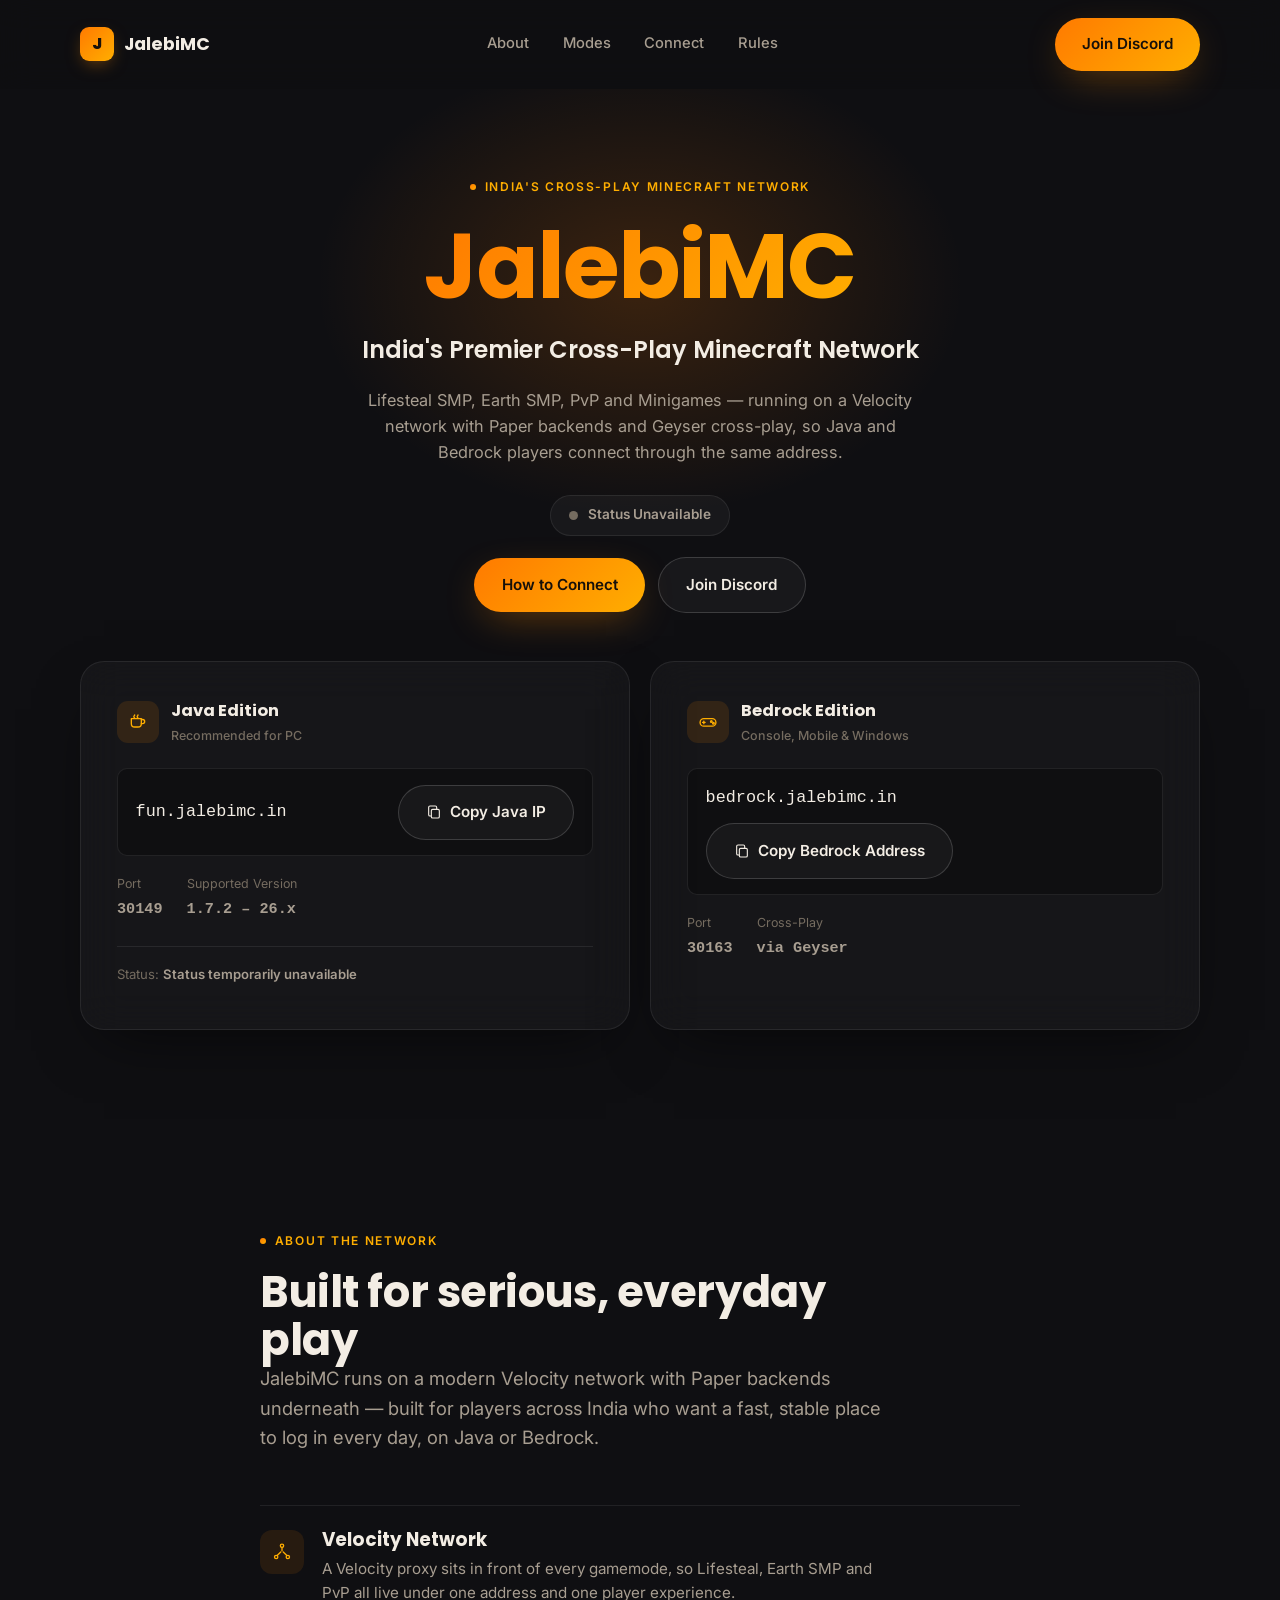
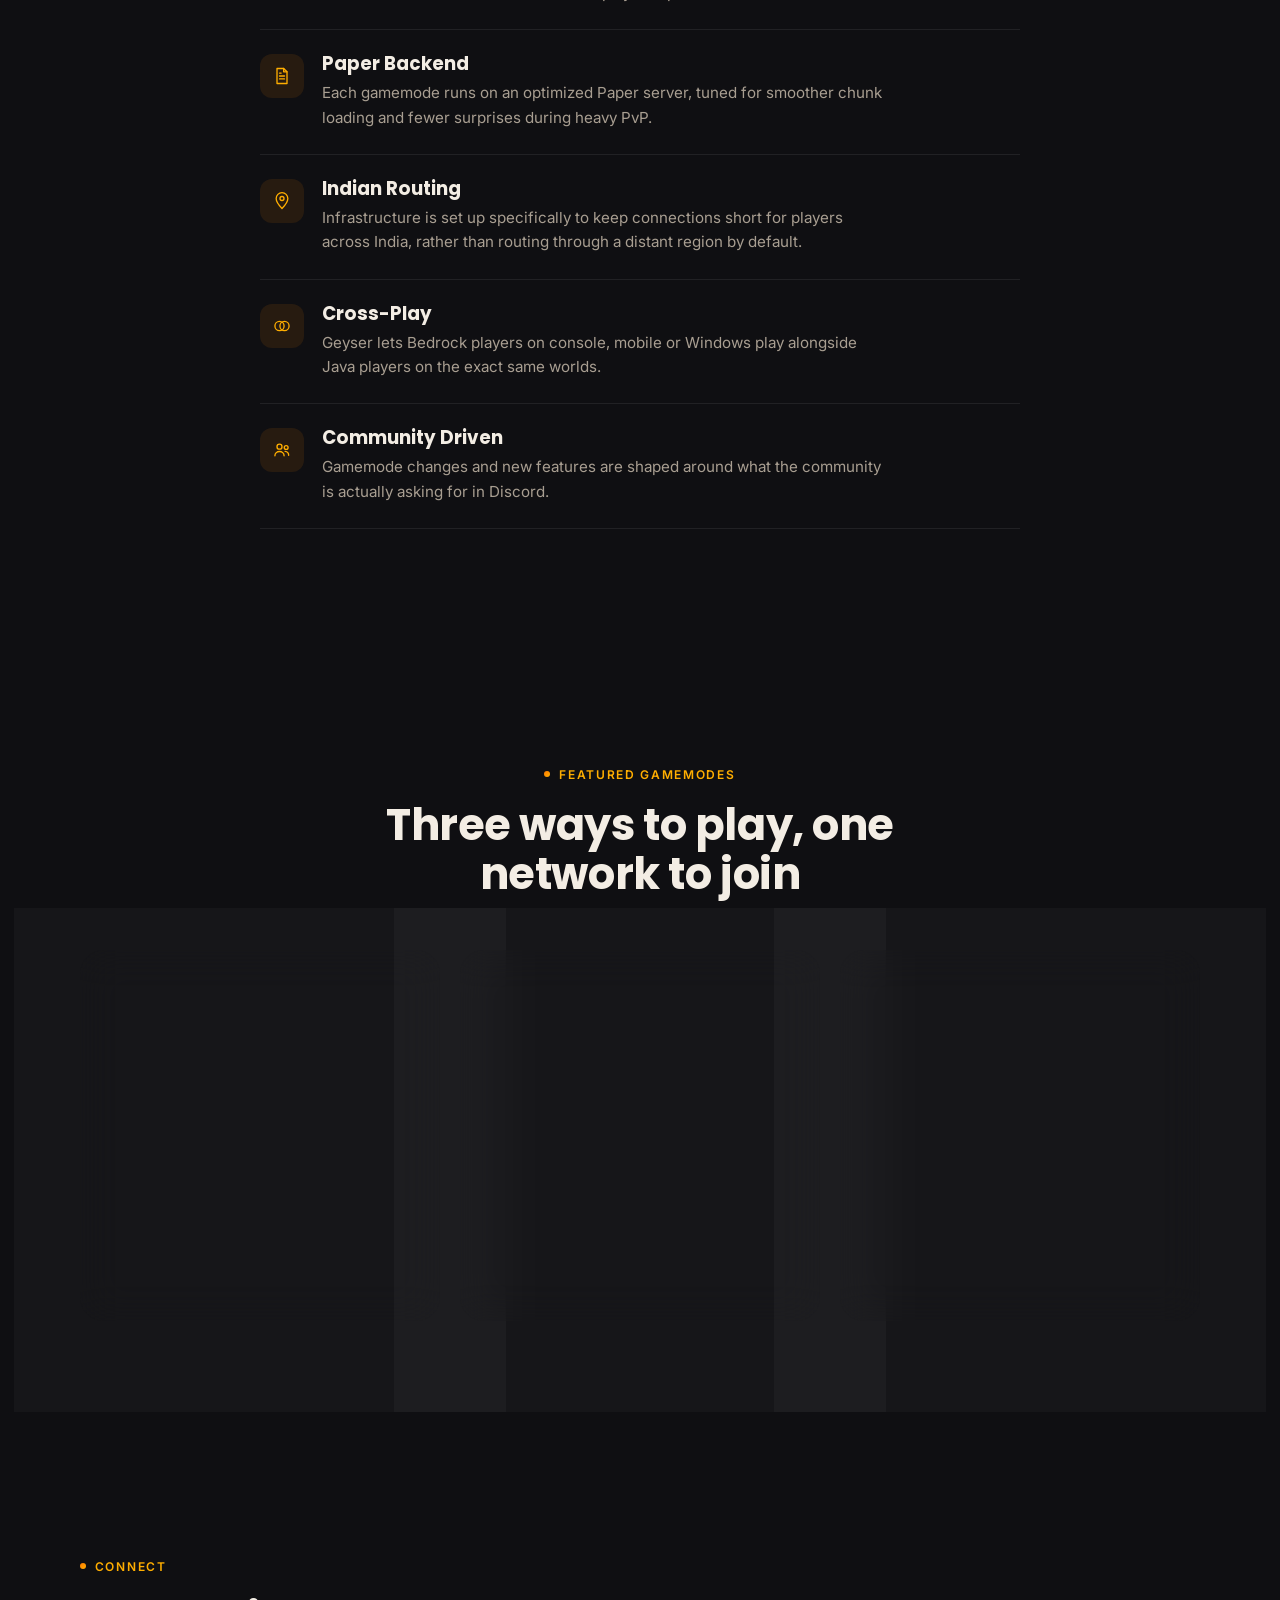
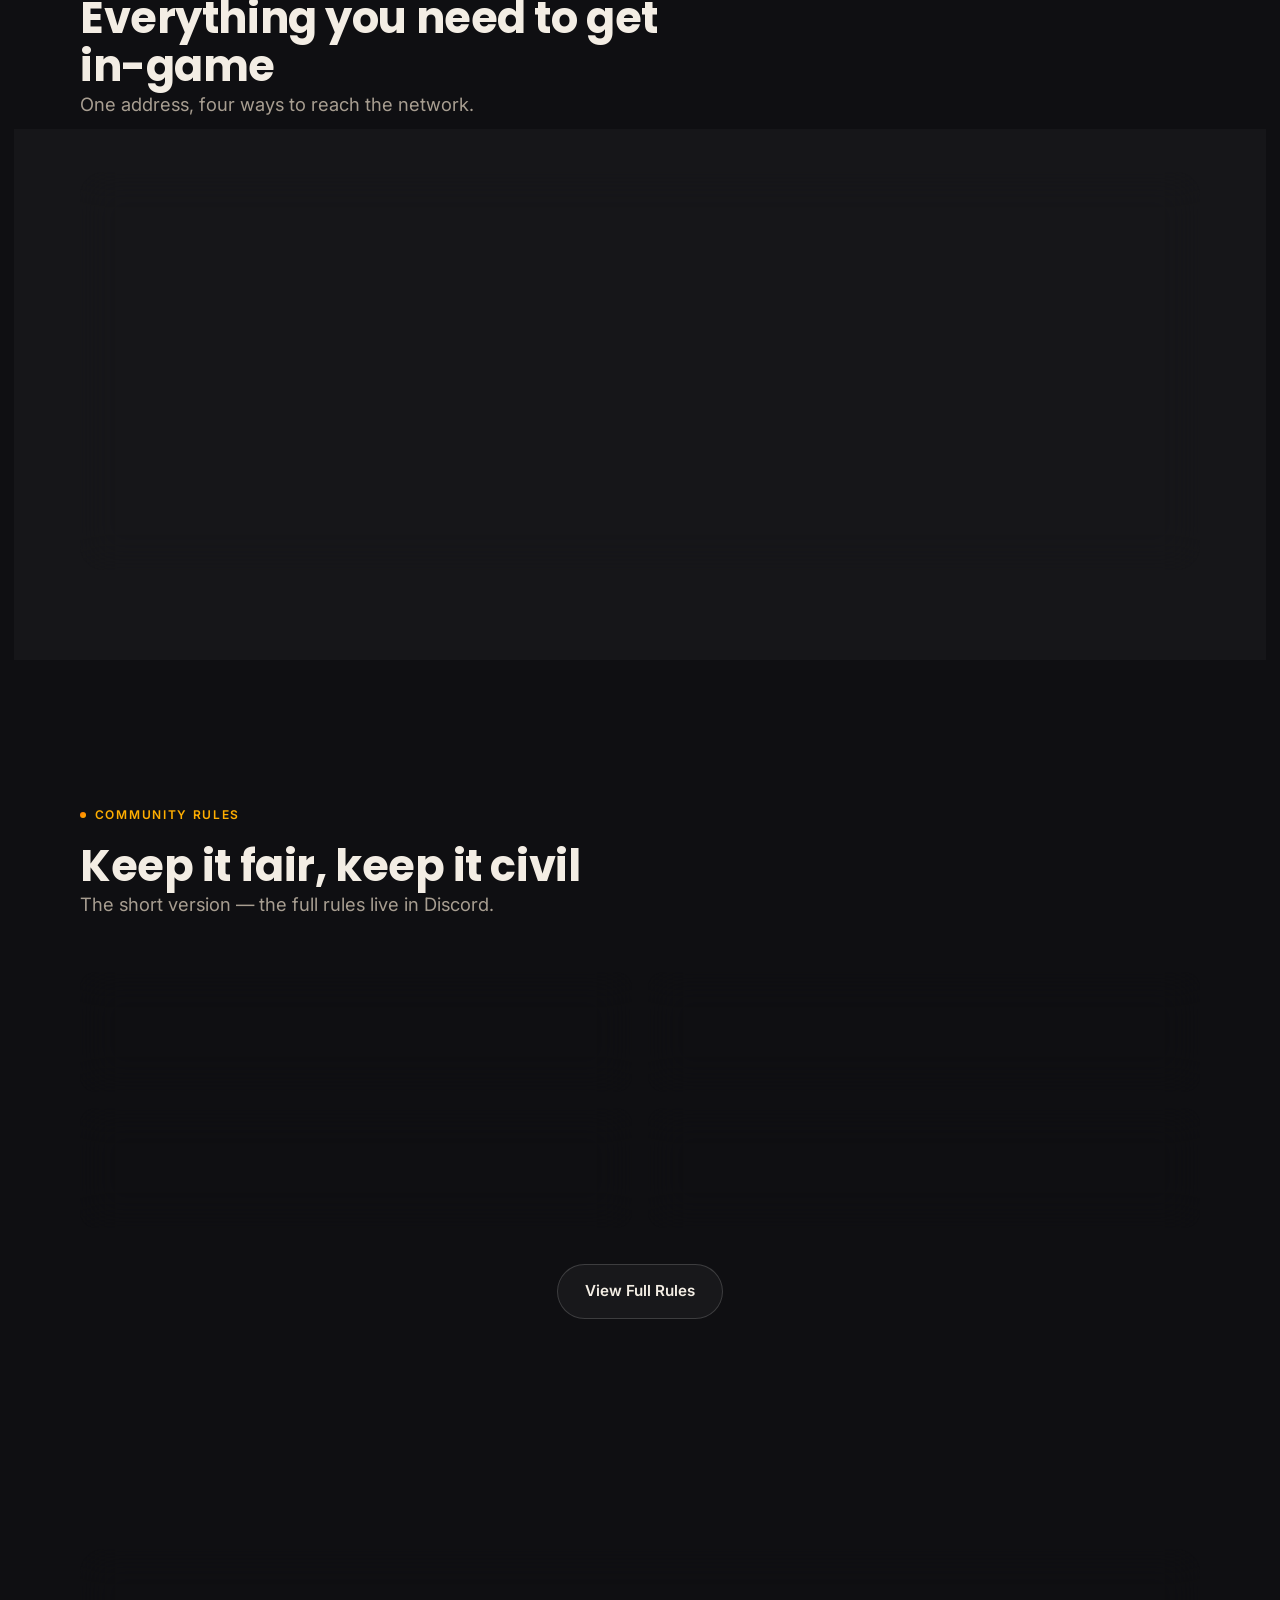
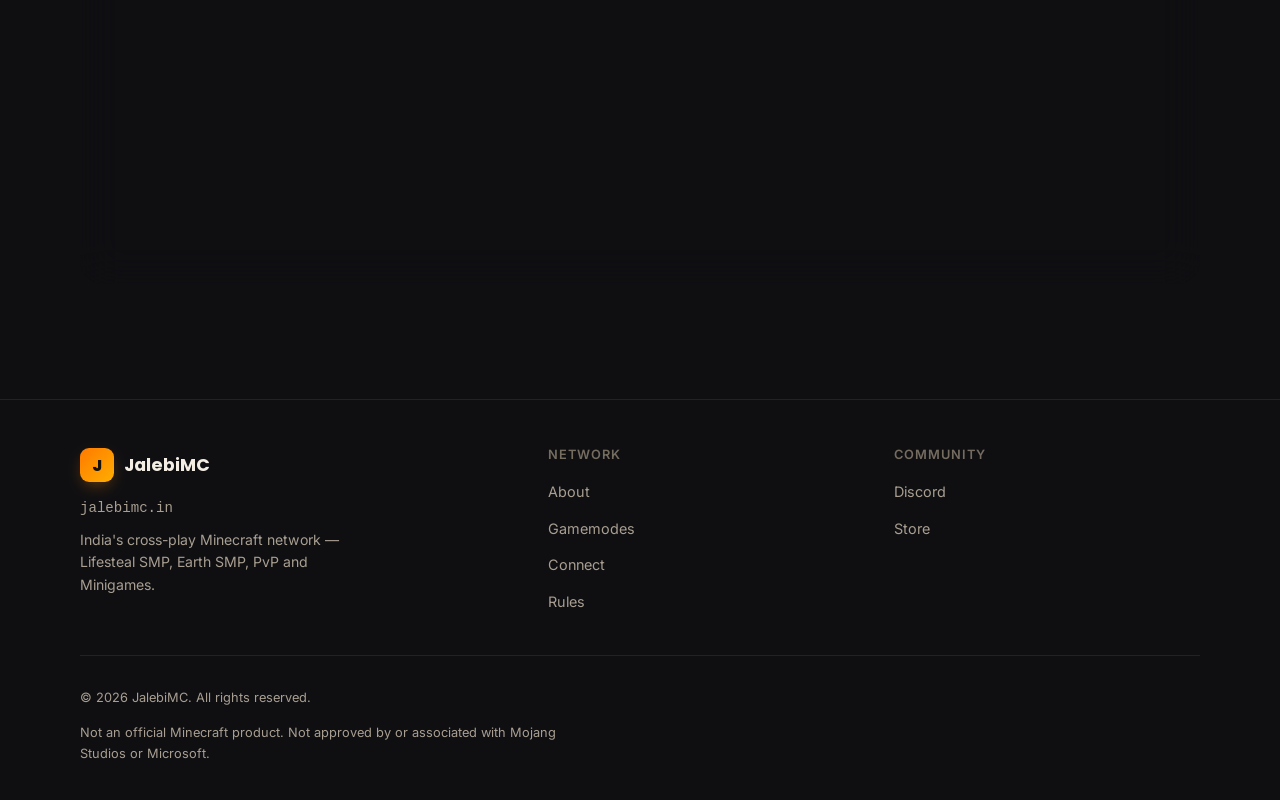
==== index.html @ 14b8ca8b "Create index.html" ====
<!DOCTYPE html>
<html lang="en">
<head>
<meta charset="UTF-8">
<meta name="viewport" content="width=device-width, initial-scale=1.0">
<title>JalebiMC — India's Premier Cross-Play Minecraft Network</title>
<meta name="description" content="JalebiMC is an Indian Minecraft network featuring Lifesteal SMP, Earth SMP, PvP and Minigames with Java and Bedrock cross-play.">
<meta name="theme-color" content="#ff8a00">
<link rel="canonical" href="https://jalebimc.in/">

<meta property="og:type" content="website">
<meta property="og:title" content="JalebiMC — India's Premier Cross-Play Minecraft Network">
<meta property="og:description" content="Lifesteal SMP, Earth SMP, PvP and Minigames — Java and Bedrock cross-play, built for players across India.">
<meta property="og:url" content="https://jalebimc.in/">
<meta property="og:locale" content="en_IN">
<meta name="twitter:card" content="summary">
<meta name="twitter:title" content="JalebiMC — India's Premier Cross-Play Minecraft Network">
<meta name="twitter:description" content="Lifesteal SMP, Earth SMP, PvP and Minigames — Java and Bedrock cross-play, built for players across India.">

<link rel="icon" href="data:image/svg+xml,%3Csvg xmlns='http://www.w3.org/2000/svg' viewBox='0 0 64 64'%3E%3Cdefs%3E%3ClinearGradient id='g' x1='0' y1='0' x2='64' y2='64'%3E%3Cstop offset='0' stop-color='%23ff7a00'/%3E%3Cstop offset='1' stop-color='%23ffae00'/%3E%3C/linearGradient%3E%3C/defs%3E%3Crect width='64' height='64' rx='16' fill='url(%23g)'/%3E%3Ctext x='32' y='45' font-family='Arial,sans-serif' font-weight='800' font-size='36' fill='%230f0f12' text-anchor='middle'%3EJ%3C/text%3E%3C/svg%3E">

<link rel="preconnect" href="https://fonts.googleapis.com">
<link rel="preconnect" href="https://fonts.gstatic.com" crossorigin>
<link href="https://fonts.googleapis.com/css2?family=Inter:wght@400;500;600;700&family=Poppins:wght@600;700;800&display=swap" rel="stylesheet">

<style>
/* =========================================================
   1. VARIABLES
   ========================================================= */
:root {
  --bg: #0f0f12;
  --bg-elevated: #17171c;
  --bg-elevated-2: #1d1d23;
  --border: rgba(255, 255, 255, 0.08);
  --border-strong: rgba(255, 255, 255, 0.16);

  --text-primary: #f3ede4;
  --text-secondary: #a89e91;
  --text-tertiary: #756c60;

  --accent-1: #ff7a00;
  --accent-2: #ff8a00;
  --accent-3: #ffae00;
  --accent-gradient: linear-gradient(135deg, var(--accent-1), var(--accent-3));
  --accent-gradient-soft: linear-gradient(160deg, rgba(255,122,0,0.14), rgba(255,174,0,0.03));

  --status-online: #3ecf6a;
  --status-offline: #ef4a4a;
  --status-pending: var(--accent-3);

  --shadow-soft: 0 24px 60px -24px rgba(0,0,0,0.65);
  --shadow-glow: 0 12px 40px -12px rgba(255, 138, 0, 0.45);

  --font-display: 'Poppins', 'Segoe UI', system-ui, -apple-system, sans-serif;
  --font-body: 'Inter', 'Segoe UI', system-ui, -apple-system, sans-serif;
  --font-mono: 'SFMono-Regular', Consolas, 'Liberation Mono', Menlo, monospace;

  --container: 1200px;
  --radius-sm: 10px;
  --radius-md: 16px;
  --radius-lg: 24px;
  --space-section: clamp(4rem, 9vw, 7.5rem);

  --ease: cubic-bezier(0.16, 1, 0.3, 1);
  --dur-fast: 160ms;
  --dur-base: 300ms;
}

/* =========================================================
   2. RESET
   ========================================================= */
*, *::before, *::after { box-sizing: border-box; margin: 0; padding: 0; }
html { -webkit-text-size-adjust: 100%; scroll-behavior: smooth; }
html, body { height: 100%; }
body {
  background: var(--bg);
  color: var(--text-primary);
  font-family: var(--font-body);
  line-height: 1.6;
  overflow-x: hidden;
  -webkit-font-smoothing: antialiased;
  text-rendering: optimizeLegibility;
}
img, svg { display: block; max-width: 100%; }
a { color: inherit; text-decoration: none; }
button { font: inherit; color: inherit; background: none; border: 0; cursor: pointer; }
ul { list-style: none; }
::selection { background: var(--accent-2); color: #16100a; }

/* =========================================================
   3. BASE STYLES
   ========================================================= */
.container {
  width: 100%;
  max-width: var(--container);
  margin-inline: auto;
  padding-inline: clamp(1.25rem, 5vw, 2.5rem);
}
.container-narrow { max-width: 760px; margin-inline: auto; }

.section { padding-block: var(--space-section); position: relative; }
.section-head { max-width: 640px; margin-bottom: clamp(2rem, 5vw, 3.25rem); }
.section-head.center { margin-inline: auto; text-align: center; }

.eyebrow {
  display: inline-flex;
  align-items: center;
  gap: 0.55rem;
  font-size: 0.75rem;
  font-weight: 600;
  letter-spacing: 0.14em;
  text-transform: uppercase;
  color: var(--accent-3);
  margin-bottom: 1.1rem;
}
.eyebrow::before {
  content: '';
  width: 6px;
  height: 6px;
  border-radius: 50%;
  background: var(--accent-gradient);
  flex-shrink: 0;
}

h1, h2, h3, h4 { font-family: var(--font-display); line-height: 1.12; color: var(--text-primary); font-weight: 700; }
p { color: var(--text-secondary); }
.lede { font-size: clamp(1.02rem, 2vw, 1.15rem); max-width: 60ch; color: var(--text-secondary); }

.gradient-text {
  background: var(--accent-gradient);
  -webkit-background-clip: text;
  background-clip: text;
  color: transparent;
}

.glass {
  background: rgba(255,255,255,0.03);
  border: 1px solid var(--border);
  backdrop-filter: blur(20px);
  -webkit-backdrop-filter: blur(20px);
  box-shadow: var(--shadow-soft);
}

.visually-hidden {
  position: absolute; width: 1px; height: 1px; padding: 0; margin: -1px;
  overflow: hidden; clip: rect(0,0,0,0); white-space: nowrap; border: 0;
}

.btn {
  display: inline-flex;
  align-items: center;
  justify-content: center;
  gap: 0.5rem;
  padding: 0.9rem 1.7rem;
  border-radius: 999px;
  font-weight: 600;
  font-size: 0.95rem;
  min-height: 48px;
  white-space: nowrap;
  transition: transform var(--dur-base) var(--ease), box-shadow var(--dur-base) var(--ease),
              background var(--dur-base) var(--ease), border-color var(--dur-base) var(--ease);
}
.btn-primary {
  background: var(--accent-gradient);
  color: #16100a;
  box-shadow: var(--shadow-glow);
}
.btn-primary:hover { transform: translateY(-2px); box-shadow: 0 16px 46px -10px rgba(255,138,0,0.55); }
.btn-secondary {
  background: rgba(255,255,255,0.04);
  border: 1px solid var(--border-strong);
  color: var(--text-primary);
}
.btn-secondary:hover { background: rgba(255,255,255,0.08); border-color: rgba(255,255,255,0.3); transform: translateY(-2px); }
.btn-full { width: 100%; }

/* =========================================================
   4. TYPOGRAPHY
   ========================================================= */
h1 { font-size: clamp(2.75rem, 9vw, 5.75rem); letter-spacing: -0.02em; }
h2 { font-size: clamp(1.9rem, 4.5vw, 2.7rem); letter-spacing: -0.01em; }
h3 { font-size: 1.15rem; }
.tagline {
  font-family: var(--font-display);
  font-weight: 600;
  font-size: clamp(1.15rem, 2.6vw, 1.5rem);
  color: var(--text-primary);
}

/* =========================================================
   5. NAVIGATION
   ========================================================= */
.site-header {
  position: sticky;
  top: 0;
  z-index: 100;
  padding-block: 1.1rem;
  background: rgba(15,15,18,0.55);
  backdrop-filter: blur(16px);
  -webkit-backdrop-filter: blur(16px);
  border-bottom: 1px solid transparent;
  transition: background var(--dur-base) var(--ease), border-color var(--dur-base) var(--ease), padding var(--dur-base) var(--ease);
}
.site-header.is-scrolled {
  background: rgba(15,15,18,0.88);
  border-bottom-color: var(--border);
  padding-block: 0.8rem;
}
.nav-row { display: flex; align-items: center; justify-content: space-between; gap: 1rem; }
.brand { display: flex; align-items: center; gap: 0.65rem; font-family: var(--font-display); font-weight: 700; font-size: 1.1rem; }
.brand-mark {
  width: 34px; height: 34px; border-radius: 9px;
  background: var(--accent-gradient);
  display: grid; place-items: center;
  color: #16100a; font-weight: 800; font-size: 1rem;
  box-shadow: 0 6px 18px -6px rgba(255,138,0,0.55);
  flex-shrink: 0;
}
.nav-links { display: none; align-items: center; gap: 2.1rem; }
.nav-links a {
  font-size: 0.92rem; font-weight: 500; color: var(--text-secondary);
  position: relative; padding-block: 0.3rem;
  transition: color var(--dur-fast) var(--ease);
}
.nav-links a:hover, .nav-links a:focus-visible { color: var(--text-primary); }
.nav-links a::after {
  content: ''; position: absolute; left: 0; right: 0; bottom: -2px; height: 2px;
  background: var(--accent-gradient); transform: scaleX(0); transform-origin: left;
  transition: transform var(--dur-base) var(--ease);
}
.nav-links a:hover::after, .nav-links a:focus-visible::after { transform: scaleX(1); }

.nav-actions { display: flex; align-items: center; gap: 0.75rem; }
.nav-cta { display: none; }

.menu-toggle {
  display: grid; place-items: center; width: 44px; height: 44px; border-radius: 10px;
  background: rgba(255,255,255,0.04); border: 1px solid var(--border); flex-shrink: 0;
}
.menu-toggle span { position: relative; width: 18px; height: 2px; background: var(--text-primary); display: block; transition: background var(--dur-fast) var(--ease); }
.menu-toggle span::before, .menu-toggle span::after {
  content: ''; position: absolute; left: 0; width: 18px; height: 2px; background: var(--text-primary);
  transition: transform var(--dur-base) var(--ease), top var(--dur-base) var(--ease);
}
.menu-toggle span::before { top: -6px; }
.menu-toggle span::after { top: 6px; }
.menu-toggle[aria-expanded="true"] span { background: transparent; }
.menu-toggle[aria-expanded="true"] span::before { top: 0; transform: rotate(45deg); }
.menu-toggle[aria-expanded="true"] span::after { top: 0; transform: rotate(-45deg); }

.mobile-menu {
  position: fixed; inset: 0;
  background: rgba(11,11,14,0.98);
  backdrop-filter: blur(20px);
  -webkit-backdrop-filter: blur(20px);
  padding: 6.5rem clamp(1.25rem, 5vw, 2.5rem) 2rem;
  display: flex; flex-direction: column; gap: 0.15rem;
  transform: translateY(-12px); opacity: 0; visibility: hidden;
  transition: transform var(--dur-base) var(--ease), opacity var(--dur-base) var(--ease), visibility var(--dur-base) linear;
  overflow-y: auto;
  z-index: 90;
}
.mobile-menu.is-open { transform: translateY(0); opacity: 1; visibility: visible; }
.mobile-menu a { padding: 1rem 0; font-size: 1.2rem; font-weight: 600; border-bottom: 1px solid var(--border); }
.mobile-menu .btn { margin-top: 1.5rem; align-self: flex-start; }
body.menu-open { overflow: hidden; }

/* =========================================================
   6. HERO
   ========================================================= */
.hero { padding-top: clamp(3.25rem, 9vw, 5.5rem); padding-bottom: clamp(2rem, 5vw, 3rem); position: relative; overflow: hidden; }
.hero::before {
  content: '';
  position: absolute;
  top: -22%;
  left: 50%;
  transform: translateX(-50%);
  width: min(900px, 150vw);
  height: 640px;
  background: radial-gradient(closest-side, rgba(255,122,0,0.18), transparent 72%);
  pointer-events: none;
  z-index: -1;
}
.hero-inner { text-align: center; max-width: 780px; margin-inline: auto; display: flex; flex-direction: column; align-items: center; }
.hero .eyebrow { justify-content: center; }
.hero h1 { margin-bottom: 0.85rem; }
.hero .tagline { margin-bottom: 1.1rem; }
.hero-support { color: var(--text-secondary); max-width: 56ch; margin-bottom: 1.85rem; font-size: 1.02rem; }

.hero-actions { display: flex; flex-wrap: wrap; justify-content: center; align-items: center; gap: 0.85rem; margin-bottom: 1.35rem; }
.hero-actions.ctas { margin-bottom: 0; }

.status-pill {
  display: inline-flex; align-items: center; gap: 0.6rem;
  padding: 0.55rem 1.15rem; border-radius: 999px;
  background: rgba(255,255,255,0.04); border: 1px solid var(--border);
  font-size: 0.85rem; font-weight: 600; color: var(--text-secondary);
}
.status-dot { width: 9px; height: 9px; border-radius: 50%; background: var(--text-tertiary); flex-shrink: 0; }
.status-pill[data-state="online"] { color: var(--text-primary); }
.status-pill[data-state="online"] .status-dot { background: var(--status-online); box-shadow: 0 0 0 4px rgba(62,207,106,0.16); }
.status-pill[data-state="offline"] .status-dot { background: var(--status-offline); box-shadow: 0 0 0 4px rgba(239,74,74,0.16); }
.status-pill[data-state="pending"] .status-dot { background: var(--status-pending); animation: statusPulse 1.6s ease-in-out infinite; }
.status-pill[data-state="unavailable"] .status-dot { background: var(--text-tertiary); }
@keyframes statusPulse { 0%, 100% { opacity: 1; } 50% { opacity: 0.3; } }

/* =========================================================
   7. SERVER CONNECTION CARDS
   ========================================================= */
.connect-cards-section { padding-top: 0; padding-bottom: clamp(3rem, 7vw, 5rem); }
.connect-cards { display: grid; gap: 1.25rem; grid-template-columns: 1fr; }

.ip-card {
  padding: clamp(1.5rem, 4vw, 2.25rem);
  border-radius: var(--radius-lg);
  position: relative;
  overflow: hidden;
  transition: transform var(--dur-base) var(--ease), border-color var(--dur-base) var(--ease);
}
.ip-card:hover { transform: translateY(-4px); border-color: var(--border-strong); }
.ip-card::before {
  content: ''; position: absolute; inset: 0; opacity: 0;
  background: var(--accent-gradient-soft);
  transition: opacity var(--dur-base) var(--ease);
  pointer-events: none;
}
.ip-card:hover::before { opacity: 1; }
.ip-card > * { position: relative; z-index: 1; }

.ip-card-head { display: flex; align-items: center; justify-content: space-between; margin-bottom: 1.4rem; gap: 0.75rem; }
.ip-card-label { display: flex; align-items: center; gap: 0.75rem; }
.ip-card-icon {
  width: 42px; height: 42px; border-radius: 11px; flex-shrink: 0;
  display: grid; place-items: center;
  background: rgba(255,138,0,0.12); color: var(--accent-3);
}
.ip-card-title { font-family: var(--font-display); font-weight: 700; font-size: 1.02rem; }
.ip-card-edition { font-size: 0.78rem; color: var(--text-tertiary); font-weight: 500; margin-top: 0.15rem; }

.ip-address {
  display: flex; align-items: center; justify-content: space-between; gap: 0.75rem; flex-wrap: wrap;
  background: rgba(0,0,0,0.28); border: 1px solid var(--border); border-radius: var(--radius-sm);
  padding: 0.95rem 1.1rem; margin-bottom: 1.15rem;
}
.ip-address code {
  font-family: var(--font-mono); font-size: clamp(0.92rem, 2.3vw, 1.05rem);
  color: var(--text-primary); word-break: break-all;
}

.ip-meta { display: flex; gap: 1.5rem; margin-bottom: 1.5rem; flex-wrap: wrap; }
.ip-meta-item { font-size: 0.78rem; color: var(--text-tertiary); }
.ip-meta-item strong { display: block; font-family: var(--font-mono); font-size: 0.95rem; color: var(--text-secondary); font-weight: 600; margin-top: 0.2rem; }

.copy-btn { position: relative; }
.copy-btn .default-state, .copy-btn .copied-state, .copy-btn .failed-state {
  display: none; align-items: center; justify-content: center; gap: 0.5rem;
}
.copy-btn .default-state { display: flex; }
.copy-btn[data-copied="true"] .default-state { display: none; }
.copy-btn[data-copied="true"] .copied-state { display: flex; }
.copy-btn[data-copy-failed="true"] .default-state { display: none; }
.copy-btn[data-copy-failed="true"] .failed-state { display: flex; }

/* =========================================================
   8. LIVE STATUS DETAIL
   ========================================================= */
.status-detail { padding-top: 1.1rem; border-top: 1px solid var(--border); font-size: 0.82rem; color: var(--text-tertiary); }
.status-detail-row { display: flex; align-items: center; justify-content: space-between; gap: 0.6rem; flex-wrap: wrap; }
.status-detail-row strong { color: var(--text-secondary); font-weight: 600; }
.status-players { font-family: var(--font-mono); color: var(--text-primary); font-weight: 600; }
.status-detail-meta {
  display: flex; justify-content: space-between; gap: 0.6rem; margin-top: 0.5rem;
  flex-wrap: wrap; font-size: 0.74rem; color: var(--text-tertiary);
}

/* =========================================================
   9. ABOUT
   ========================================================= */
.about-grid { display: grid; gap: 0; }
.feature-row {
  display: grid; grid-template-columns: auto 1fr; gap: 1.15rem; align-items: flex-start;
  padding-block: 1.5rem; border-top: 1px solid var(--border);
}
.feature-row:last-child { border-bottom: 1px solid var(--border); }
.feature-icon {
  width: 44px; height: 44px; border-radius: 12px; flex-shrink: 0;
  background: rgba(255,138,0,0.1); color: var(--accent-3);
  display: grid; place-items: center;
}
.feature-row h3 { margin-bottom: 0.4rem; }
.feature-row p { font-size: 0.95rem; max-width: 56ch; }

/* =========================================================
   10. FEATURED GAMEMODES
   ========================================================= */
.mode-grid { display: grid; gap: 1.25rem; grid-template-columns: 1fr; }
.mode-card {
  padding: clamp(1.6rem, 4vw, 2.1rem);
  border-radius: var(--radius-lg);
  display: flex; flex-direction: column; gap: 1.1rem;
  transition: transform var(--dur-base) var(--ease), border-color var(--dur-base) var(--ease);
}
.mode-card:hover { transform: translateY(-4px); border-color: var(--border-strong); }
.mode-card-icon { width: 50px; height: 50px; border-radius: 14px; display: grid; place-items: center; flex-shrink: 0; }
.mode-card h3 { font-size: 1.3rem; }
.mode-desc { font-size: 0.95rem; }
.mode-tags { display: flex; flex-wrap: wrap; gap: 0.5rem; margin-top: auto; padding-top: 0.5rem; }
.mode-tag {
  font-size: 0.74rem; font-weight: 500; padding: 0.32rem 0.7rem; border-radius: 999px;
  background: rgba(255,255,255,0.05); border: 1px solid var(--border); color: var(--text-tertiary);
}
.mode-card--lifesteal .mode-card-icon { background: rgba(255,90,60,0.15); color: #ff9270; }
.mode-card--earth .mode-card-icon { background: rgba(255,174,0,0.15); color: var(--accent-3); }
.mode-card--pvp .mode-card-icon { background: rgba(255,214,120,0.15); color: #ffd678; }

/* =========================================================
   11. CONNECT
   ========================================================= */
.connect-panel { border-radius: var(--radius-lg); padding: clamp(1.5rem, 4vw, 2.25rem); display: grid; gap: 0; }
.connect-item {
  display: flex; align-items: center; justify-content: space-between; gap: 1rem; flex-wrap: wrap;
  padding-block: 1.15rem; border-top: 1px solid var(--border);
}
.connect-item:first-child { border-top: 0; padding-top: 0; }
.connect-item:last-child { padding-bottom: 0; }
.connect-item-label { display: flex; align-items: center; gap: 0.85rem; }
.connect-item-label .feature-icon { width: 40px; height: 40px; border-radius: 11px; }
.connect-item-name { font-weight: 600; font-size: 0.98rem; }
.connect-item-value { font-family: var(--font-mono); font-size: 0.88rem; color: var(--text-tertiary); margin-top: 0.15rem; }
.connect-item-action { font-family: var(--font-mono); font-size: 0.9rem; color: var(--text-secondary); }

/* =========================================================
   12. RULES
   ========================================================= */
.rules-grid { display: grid; gap: 1rem; grid-template-columns: 1fr; }
.rule-card { padding: 1.5rem; border-radius: var(--radius-md); display: flex; gap: 1.1rem; align-items: flex-start; }
.rule-card h3 { font-size: 1.02rem; margin-bottom: 0.35rem; }
.rule-card p { font-size: 0.9rem; }
.rules-footer { display: flex; justify-content: center; margin-top: 2.25rem; }

/* =========================================================
   13. DISCORD CTA + FOOTER
   ========================================================= */
.cta-panel {
  border-radius: var(--radius-lg);
  padding: clamp(2.25rem, 7vw, 3.75rem) clamp(1.5rem, 6vw, 3rem);
  text-align: center;
  position: relative;
  overflow: hidden;
  background: linear-gradient(180deg, rgba(255,138,0,0.09), rgba(255,138,0,0.015));
}
.cta-panel .lede { margin-inline: auto; margin-bottom: 1.6rem; }
.cta-list {
  display: flex; flex-wrap: wrap; justify-content: center; gap: 0.6rem 1.5rem;
  margin-bottom: 2.1rem; color: var(--text-secondary); font-size: 0.9rem;
}
.cta-list li { display: flex; align-items: center; gap: 0.5rem; }
.cta-list li::before { content: ''; width: 5px; height: 5px; border-radius: 50%; background: var(--accent-3); flex-shrink: 0; }

.site-footer { border-top: 1px solid var(--border); padding-block: 3rem 2.25rem; }
.footer-grid { display: grid; gap: 2.5rem; grid-template-columns: 1fr; margin-bottom: 2.5rem; }
.footer-brand .brand { margin-bottom: 0.9rem; }
.footer-brand .footer-domain { font-family: var(--font-mono); font-size: 0.88rem; color: var(--text-secondary); margin-bottom: 0.6rem; }
.footer-brand p:last-child { font-size: 0.88rem; max-width: 34ch; }
.footer-links h4 {
  font-size: 0.8rem; text-transform: uppercase; letter-spacing: 0.08em; color: var(--text-tertiary);
  margin-bottom: 1rem; font-family: var(--font-body); font-weight: 600;
}
.footer-links ul { display: flex; flex-direction: column; gap: 0.7rem; }
.footer-links a { font-size: 0.9rem; color: var(--text-secondary); transition: color var(--dur-fast) var(--ease); }
.footer-links a:hover, .footer-links a:focus-visible { color: var(--text-primary); }
.footer-bottom {
  display: flex; flex-direction: column; gap: 0.85rem; padding-top: 2rem;
  border-top: 1px solid var(--border); font-size: 0.8rem; color: var(--text-tertiary);
}
.footer-disclaimer { max-width: 62ch; line-height: 1.65; }

/* =========================================================
   14. ANIMATIONS
   ========================================================= */
.reveal { opacity: 0; transform: translateY(20px); transition: opacity 650ms var(--ease), transform 650ms var(--ease); }
.reveal.is-visible { opacity: 1; transform: none; }

/* =========================================================
   15. RESPONSIVE
   ========================================================= */
@media (min-width: 640px) {
  .connect-cards { grid-template-columns: 1fr 1fr; }
  .rules-grid { grid-template-columns: 1fr 1fr; }
}

@media (min-width: 900px) {
  .nav-links { display: flex; }
  .nav-cta { display: inline-flex; }
  .menu-toggle, .mobile-menu { display: none; }

  .mode-grid { grid-template-columns: repeat(3, 1fr); }
  .footer-grid { grid-template-columns: 1.4fr 1fr 1fr; }
}

/* =========================================================
   16. ACCESSIBILITY
   ========================================================= */
.skip-link {
  position: absolute; left: 1rem; top: -60px; z-index: 200;
  background: var(--accent-3); color: #16100a; padding: 0.75rem 1.25rem;
  border-radius: 8px; font-weight: 600; font-size: 0.9rem;
  transition: top var(--dur-fast) var(--ease);
}
.skip-link:focus { top: 1rem; }

a:focus-visible, button:focus-visible {
  outline: 2px solid var(--accent-3);
  outline-offset: 3px;
  border-radius: 4px;
}

@media (prefers-reduced-motion: reduce) {
  html { scroll-behavior: auto; }
  *, *::before, *::after {
    animation-duration: 0.01ms !important;
    animation-iteration-count: 1 !important;
    transition-duration: 0.01ms !important;
    scroll-behavior: auto !important;
  }
  .reveal { opacity: 1 !important; transform: none !important; }
}
</style>
</head>
<body>
<a href="#main" class="skip-link">Skip to main content</a>

<header class="site-header" id="siteHeader">
  <div class="container nav-row">
    <a href="#top" class="brand" aria-label="JalebiMC home">
      <span class="brand-mark" aria-hidden="true">J</span>
      JalebiMC
    </a>

    <nav class="nav-links" aria-label="Primary">
      <a href="#about">About</a>
      <a href="#modes">Modes</a>
      <a href="#connect">Connect</a>
      <a href="#rules">Rules</a>
    </nav>

    <div class="nav-actions">
      <a class="btn btn-primary nav-cta" href="https://dsc.gg/jalebimc" target="_blank" rel="noopener noreferrer">Join Discord</a>
      <button type="button" class="menu-toggle" id="menuToggle" aria-expanded="false" aria-controls="mobileMenu" aria-label="Toggle navigation menu">
        <span></span>
      </button>
    </div>
  </div>

  <nav class="mobile-menu" id="mobileMenu" aria-label="Mobile">
    <a href="#about">About</a>
    <a href="#modes">Modes</a>
    <a href="#connect">Connect</a>
    <a href="#rules">Rules</a>
    <a class="btn btn-primary" href="https://dsc.gg/jalebimc" target="_blank" rel="noopener noreferrer">Join Discord</a>
  </nav>
</header>

<main id="main">

  <section class="hero" id="top">
    <div class="container hero-inner">
      <span class="eyebrow">India's Cross-Play Minecraft Network</span>
      <h1 class="gradient-text">JalebiMC</h1>
      <p class="tagline">India's Premier Cross-Play Minecraft Network</p>
      <p class="hero-support">Lifesteal SMP, Earth SMP, PvP and Minigames — running on a Velocity network with Paper backends and Geyser cross-play, so Java and Bedrock players connect through the same address.</p>

      <div class="hero-actions">
        <span class="status-pill" id="networkStatusPill" data-state="pending" role="status" aria-live="polite">
          <span class="status-dot" aria-hidden="true"></span>
          <span id="networkStatusText">Checking Network</span>
        </span>
      </div>

      <div class="hero-actions ctas">
        <a class="btn btn-primary" href="#connect">How to Connect</a>
        <a class="btn btn-secondary" href="https://dsc.gg/jalebimc" target="_blank" rel="noopener noreferrer">Join Discord</a>
      </div>
    </div>
  </section>

  <section class="connect-cards-section reveal">
    <div class="container">
      <div class="connect-cards">

        <article class="ip-card glass">
          <div class="ip-card-head">
            <div class="ip-card-label">
              <span class="ip-card-icon" aria-hidden="true">
                <svg viewBox="0 0 24 24" fill="none" stroke="currentColor" stroke-width="1.6" stroke-linecap="round" stroke-linejoin="round" width="20" height="20">
                  <path d="M4 8h12v6a4 4 0 0 1-4 4H8a4 4 0 0 1-4-4V8Z"/>
                  <path d="M16 9h1.5a2.5 2.5 0 0 1 0 5H16"/>
                  <path d="M8 3.5c0 1-1 1-1 2s1 1 1 2"/>
                  <path d="M12 3.5c0 1-1 1-1 2s1 1 1 2"/>
                </svg>
              </span>
              <div>
                <div class="ip-card-title">Java Edition</div>
                <div class="ip-card-edition">Recommended for PC</div>
              </div>
            </div>
          </div>

          <div class="ip-address">
            <code>fun.jalebimc.in</code>
            <button type="button" class="btn btn-secondary copy-btn" id="copyJavaBtn" data-copied="false" aria-label="Copy Java server address">
              <span class="default-state">
                <svg viewBox="0 0 24 24" fill="none" stroke="currentColor" stroke-width="1.7" stroke-linecap="round" stroke-linejoin="round" width="16" height="16" aria-hidden="true"><rect x="8" y="8" width="12" height="13" rx="2"/><path d="M16 8V5a2 2 0 0 0-2-2H6a2 2 0 0 0-2 2v11a2 2 0 0 0 2 2h2"/></svg>
                Copy Java IP
              </span>
              <span class="copied-state">
                <svg viewBox="0 0 24 24" fill="none" stroke="currentColor" stroke-width="2" stroke-linecap="round" stroke-linejoin="round" width="16" height="16" aria-hidden="true"><path d="M4 12.5l5.5 5.5L20 6.5"/></svg>
                Copied!
              </span>
              <span class="failed-state">Couldn't copy — select above</span>
            </button>
          </div>

          <div class="ip-meta">
            <div class="ip-meta-item">Port<strong>30149</strong></div>
            <div class="ip-meta-item">Supported Version<strong>1.7.2 – 26.x</strong></div>
          </div>

          <div class="status-detail" id="javaStatusDetail" aria-live="polite">
            <div class="status-detail-row">
              <span>Status: <strong id="javaStatusText">Checking…</strong></span>
              <span class="status-players" id="javaPlayerCount"></span>
            </div>
            <div class="status-detail-meta">
              <span id="javaVersionDetected"></span>
              <span id="statusUpdatedAt"></span>
            </div>
          </div>
        </article>

        <article class="ip-card glass">
          <div class="ip-card-head">
            <div class="ip-card-label">
              <span class="ip-card-icon" aria-hidden="true">
                <svg viewBox="0 0 24 24" fill="none" stroke="currentColor" stroke-width="1.6" stroke-linecap="round" stroke-linejoin="round" width="20" height="20">
                  <rect x="2.5" y="8" width="19" height="9" rx="4.5"/>
                  <path d="M7 11v3M5.5 12.5h3"/>
                  <circle cx="16" cy="11.5" r="1"/>
                  <circle cx="18.5" cy="13.5" r="1"/>
                </svg>
              </span>
              <div>
                <div class="ip-card-title">Bedrock Edition</div>
                <div class="ip-card-edition">Console, Mobile &amp; Windows</div>
              </div>
            </div>
          </div>

          <div class="ip-address">
            <code>bedrock.jalebimc.in</code>
            <button type="button" class="btn btn-secondary copy-btn" id="copyBedrockBtn" data-copied="false" aria-label="Copy Bedrock server address">
              <span class="default-state">
                <svg viewBox="0 0 24 24" fill="none" stroke="currentColor" stroke-width="1.7" stroke-linecap="round" stroke-linejoin="round" width="16" height="16" aria-hidden="true"><rect x="8" y="8" width="12" height="13" rx="2"/><path d="M16 8V5a2 2 0 0 0-2-2H6a2 2 0 0 0-2 2v11a2 2 0 0 0 2 2h2"/></svg>
                Copy Bedrock Address
              </span>
              <span class="copied-state">
                <svg viewBox="0 0 24 24" fill="none" stroke="currentColor" stroke-width="2" stroke-linecap="round" stroke-linejoin="round" width="16" height="16" aria-hidden="true"><path d="M4 12.5l5.5 5.5L20 6.5"/></svg>
                Copied!
              </span>
              <span class="failed-state">Couldn't copy — select above</span>
            </button>
          </div>

          <div class="ip-meta">
            <div class="ip-meta-item">Port<strong>30163</strong></div>
            <div class="ip-meta-item">Cross-Play<strong>via Geyser</strong></div>
          </div>
        </article>

      </div>
    </div>
  </section>

  <section class="section" id="about">
    <div class="container">
      <div class="container-narrow">
        <div class="section-head">
          <span class="eyebrow">About the network</span>
          <h2>Built for serious, everyday play</h2>
          <p class="lede">JalebiMC runs on a modern Velocity network with Paper backends underneath — built for players across India who want a fast, stable place to log in every day, on Java or Bedrock.</p>
        </div>

        <div class="about-grid">
          <div class="feature-row reveal">
            <span class="feature-icon" aria-hidden="true">
              <svg viewBox="0 0 24 24" fill="none" stroke="currentColor" stroke-width="1.6" stroke-linecap="round" stroke-linejoin="round" width="20" height="20">
                <circle cx="12" cy="4.5" r="2"/><circle cx="5" cy="18" r="2"/><circle cx="19" cy="18" r="2"/>
                <path d="M12 6.5v4M10.5 12l-4 4M13.5 12l4 4"/>
              </svg>
            </span>
            <div>
              <h3>Velocity Network</h3>
              <p>A Velocity proxy sits in front of every gamemode, so Lifesteal, Earth SMP and PvP all live under one address and one player experience.</p>
            </div>
          </div>

          <div class="feature-row reveal">
            <span class="feature-icon" aria-hidden="true">
              <svg viewBox="0 0 24 24" fill="none" stroke="currentColor" stroke-width="1.6" stroke-linecap="round" stroke-linejoin="round" width="20" height="20">
                <path d="M6 3h8l4 4v14H6Z"/><path d="M14 3v4h4"/><path d="M9 8.5h2M9 12h6M9 15.5h6"/>
              </svg>
            </span>
            <div>
              <h3>Paper Backend</h3>
              <p>Each gamemode runs on an optimized Paper server, tuned for smoother chunk loading and fewer surprises during heavy PvP.</p>
            </div>
          </div>

          <div class="feature-row reveal">
            <span class="feature-icon" aria-hidden="true">
              <svg viewBox="0 0 24 24" fill="none" stroke="currentColor" stroke-width="1.6" stroke-linecap="round" stroke-linejoin="round" width="20" height="20">
                <path d="M12 21s7-7.2 7-12a7 7 0 1 0-14 0c0 4.8 7 12 7 12Z"/><circle cx="12" cy="9" r="2.4"/>
              </svg>
            </span>
            <div>
              <h3>Indian Routing</h3>
              <p>Infrastructure is set up specifically to keep connections short for players across India, rather than routing through a distant region by default.</p>
            </div>
          </div>

          <div class="feature-row reveal">
            <span class="feature-icon" aria-hidden="true">
              <svg viewBox="0 0 24 24" fill="none" stroke="currentColor" stroke-width="1.6" stroke-linecap="round" width="20" height="20">
                <circle cx="9" cy="12" r="5.5"/><circle cx="15" cy="12" r="5.5"/>
              </svg>
            </span>
            <div>
              <h3>Cross-Play</h3>
              <p>Geyser lets Bedrock players on console, mobile or Windows play alongside Java players on the exact same worlds.</p>
            </div>
          </div>

          <div class="feature-row reveal">
            <span class="feature-icon" aria-hidden="true">
              <svg viewBox="0 0 24 24" fill="none" stroke="currentColor" stroke-width="1.6" stroke-linecap="round" stroke-linejoin="round" width="20" height="20">
                <circle cx="9" cy="8" r="3"/><path d="M3.5 19c0-3 2.5-5.2 5.5-5.2s5.5 2.2 5.5 5.2"/>
                <circle cx="17" cy="9" r="2.3"/><path d="M15.7 13.6c2.4.3 4.3 2.2 4.3 4.7"/>
              </svg>
            </span>
            <div>
              <h3>Community Driven</h3>
              <p>Gamemode changes and new features are shaped around what the community is actually asking for in Discord.</p>
            </div>
          </div>
        </div>
      </div>
    </div>
  </section>

  <section class="section" id="modes">
    <div class="container">
      <div class="section-head center">
        <span class="eyebrow">Featured gamemodes</span>
        <h2>Three ways to play, one network to join</h2>
      </div>

      <div class="mode-grid">
        <article class="mode-card mode-card--lifesteal glass reveal">
          <span class="mode-card-icon" aria-hidden="true">
            <svg viewBox="0 0 24 24" fill="none" stroke="currentColor" stroke-width="1.6" stroke-linecap="round" stroke-linejoin="round" width="22" height="22">
              <path d="M12 20.2s-7.8-4.6-9.9-9.3C.6 7.3 2.5 3.8 6 3.3c2-.3 3.9.6 5 2.2 1.1-1.6 3-2.5 5-2.2 3.5.5 5.4 4 3.9 7.6-2.1 4.7-9.9 9.3-9.9 9.3Z"/>
            </svg>
          </span>
          <h3>Lifesteal SMP</h3>
          <p class="mode-desc">High-stakes survival where PvP kills steal hearts from the opponent — lose them all and you're out, unless someone brings you back.</p>
          <div class="mode-tags">
            <span class="mode-tag">Heart Mechanics</span>
            <span class="mode-tag">Custom Recipes</span>
            <span class="mode-tag">Raiding</span>
            <span class="mode-tag">Team Bases</span>
          </div>
        </article>

        <article class="mode-card mode-card--earth glass reveal">
          <span class="mode-card-icon" aria-hidden="true">
            <svg viewBox="0 0 24 24" fill="none" stroke="currentColor" stroke-width="1.6" stroke-linecap="round" width="22" height="22">
              <circle cx="12" cy="12" r="9"/>
              <path d="M3 12h18M12 3c2.8 2.4 4.4 5.6 4.4 9s-1.6 6.6-4.4 9c-2.8-2.4-4.4-5.6-4.4-9S9.2 5.4 12 3Z"/>
            </svg>
          </span>
          <h3>Earth SMP</h3>
          <p class="mode-desc">A geopolitical survival map built on a 1:500 scale recreation of Earth — claim territory, found a nation, and build an economy around it.</p>
          <div class="mode-tags">
            <span class="mode-tag">Towns &amp; Nations</span>
            <span class="mode-tag">Claims</span>
            <span class="mode-tag">Trade Routes</span>
            <span class="mode-tag">Diplomacy</span>
          </div>
        </article>

        <article class="mode-card mode-card--pvp glass reveal">
          <span class="mode-card-icon" aria-hidden="true">
            <svg viewBox="0 0 24 24" fill="none" stroke="currentColor" stroke-width="1.7" stroke-linecap="round" width="22" height="22">
              <path d="M4 4l16 16"/><path d="M20 4 4 20"/>
              <path d="M7 7l-2-2M17 7l2-2M7 17l-2 2M17 17l2 2"/>
            </svg>
          </span>
          <h3>PvP &amp; Minigames</h3>
          <p class="mode-desc">Fast, competitive gameplay across dedicated sub-servers for when you want a match, not a build project.</p>
          <div class="mode-tags">
            <span class="mode-tag">Duels</span>
            <span class="mode-tag">Kit PvP</span>
            <span class="mode-tag">Crystal PvP</span>
            <span class="mode-tag">Minigames</span>
          </div>
        </article>
      </div>
    </div>
  </section>

  <section class="section" id="connect">
    <div class="container">
      <div class="section-head">
        <span class="eyebrow">Connect</span>
        <h2>Everything you need to get in-game</h2>
        <p class="lede">One address, four ways to reach the network.</p>
      </div>

      <div class="connect-panel glass">
        <div class="connect-item">
          <div class="connect-item-label">
            <span class="feature-icon" aria-hidden="true">
              <svg viewBox="0 0 24 24" fill="none" stroke="currentColor" stroke-width="1.6" stroke-linecap="round" stroke-linejoin="round" width="18" height="18">
                <path d="M4 8h12v6a4 4 0 0 1-4 4H8a4 4 0 0 1-4-4V8Z"/><path d="M16 9h1.5a2.5 2.5 0 0 1 0 5H16"/>
              </svg>
            </span>
            <div>
              <div class="connect-item-name">Java Edition</div>
              <div class="connect-item-value">fun.jalebimc.in</div>
            </div>
          </div>
          <span class="connect-item-action">Port 30149</span>
        </div>

        <div class="connect-item">
          <div class="connect-item-label">
            <span class="feature-icon" aria-hidden="true">
              <svg viewBox="0 0 24 24" fill="none" stroke="currentColor" stroke-width="1.6" stroke-linecap="round" stroke-linejoin="round" width="18" height="18">
                <rect x="2.5" y="8" width="19" height="9" rx="4.5"/><path d="M7 11v3M5.5 12.5h3"/><circle cx="16" cy="11.5" r="1"/><circle cx="18.5" cy="13.5" r="1"/>
              </svg>
            </span>
            <div>
              <div class="connect-item-name">Bedrock Edition</div>
              <div class="connect-item-value">bedrock.jalebimc.in</div>
            </div>
          </div>
          <span class="connect-item-action">Port 30163</span>
        </div>

        <div class="connect-item">
          <div class="connect-item-label">
            <span class="feature-icon" aria-hidden="true">
              <svg viewBox="0 0 24 24" fill="none" stroke="currentColor" stroke-width="1.6" stroke-linecap="round" stroke-linejoin="round" width="18" height="18">
                <path d="M4 5.5h16v10H9l-4 3.5v-3.5H4Z"/><path d="M8 10h8M8 13h5"/>
              </svg>
            </span>
            <div class="connect-item-name">Discord</div>
          </div>
          <a class="btn btn-secondary" href="https://dsc.gg/jalebimc" target="_blank" rel="noopener noreferrer">Join Discord</a>
        </div>

        <div class="connect-item">
          <div class="connect-item-label">
            <span class="feature-icon" aria-hidden="true">
              <svg viewBox="0 0 24 24" fill="none" stroke="currentColor" stroke-width="1.6" stroke-linecap="round" stroke-linejoin="round" width="18" height="18">
                <path d="M6 8h12l-1 12H7L6 8Z"/><path d="M9 8V6a3 3 0 0 1 6 0v2"/>
              </svg>
            </span>
            <div class="connect-item-name">Store</div>
          </div>
          <a class="btn btn-secondary" href="https://store.jalebimc.in" target="_blank" rel="noopener noreferrer">Visit Store</a>
        </div>
      </div>
    </div>
  </section>

  <section class="section" id="rules">
    <div class="container">
      <div class="section-head">
        <span class="eyebrow">Community rules</span>
        <h2>Keep it fair, keep it civil</h2>
        <p class="lede">The short version — the full rules live in Discord.</p>
      </div>

      <div class="rules-grid">
        <div class="rule-card glass reveal">
          <span class="feature-icon" aria-hidden="true">
            <svg viewBox="0 0 24 24" fill="none" stroke="currentColor" stroke-width="1.6" stroke-linecap="round" stroke-linejoin="round" width="20" height="20">
              <path d="M12 3l7 3v5c0 5-3 8.5-7 10-4-1.5-7-5-7-10V6Z"/><path d="M9.5 12l1.8 1.8L15 10"/>
            </svg>
          </span>
          <div>
            <h3>No Unfair Advantages</h3>
            <p>No hacked clients, no prohibited modifications, and no exploiting bugs for an edge.</p>
          </div>
        </div>

        <div class="rule-card glass reveal">
          <span class="feature-icon" aria-hidden="true">
            <svg viewBox="0 0 24 24" fill="none" stroke="currentColor" stroke-width="1.6" stroke-linecap="round" stroke-linejoin="round" width="20" height="20">
              <circle cx="9" cy="8" r="3"/><path d="M3.5 19c0-3 2.5-5.2 5.5-5.2s5.5 2.2 5.5 5.2"/><circle cx="17" cy="9" r="2.3"/><path d="M15.7 13.6c2.4.3 4.3 2.2 4.3 4.7"/>
            </svg>
          </span>
          <div>
            <h3>Respect the Community</h3>
            <p>No harassment, threats, or deliberately disrupting other players.</p>
          </div>
        </div>

        <div class="rule-card glass reveal">
          <span class="feature-icon" aria-hidden="true">
            <svg viewBox="0 0 24 24" fill="none" stroke="currentColor" stroke-width="1.6" stroke-linecap="round" width="20" height="20">
              <circle cx="12" cy="12" r="9"/><path d="M6.5 6.5l11 11"/>
            </svg>
          </span>
          <div>
            <h3>No Toxic Griefing</h3>
            <p>Don't grief outside areas where a gamemode explicitly allows it.</p>
          </div>
        </div>

        <div class="rule-card glass reveal">
          <span class="feature-icon" aria-hidden="true">
            <svg viewBox="0 0 24 24" fill="none" stroke="currentColor" stroke-width="1.6" stroke-linecap="round" stroke-linejoin="round" width="20" height="20">
              <path d="M14 4l6 6-2 2-6-6Z"/><path d="M12.5 8.5 4 17"/><path d="M2.5 18.5l3-3 3 3-3 3Z"/><path d="M15 15h6"/>
            </svg>
          </span>
          <div>
            <h3>Follow Staff Instructions</h3>
            <p>Staff calls are final in the moment — appeal in Discord if you disagree.</p>
          </div>
        </div>
      </div>

      <div class="rules-footer">
        <a class="btn btn-secondary" href="https://dsc.gg/jalebimc" target="_blank" rel="noopener noreferrer">View Full Rules</a>
      </div>
    </div>
  </section>

  <section class="section">
    <div class="container">
      <div class="cta-panel glass reveal">
        <h2>Join the JalebiMC Community</h2>
        <p class="lede">Stay close to everything happening on the network.</p>
        <ul class="cta-list">
          <li>Announcements</li>
          <li>Events</li>
          <li>Server updates</li>
          <li>Community discussions</li>
          <li>Support</li>
        </ul>
        <a class="btn btn-primary" href="https://dsc.gg/jalebimc" target="_blank" rel="noopener noreferrer">Join Discord</a>
      </div>
    </div>
  </section>

</main>

<footer class="site-footer">
  <div class="container">
    <div class="footer-grid">
      <div class="footer-brand">
        <a class="brand" href="#top" aria-label="JalebiMC home">
          <span class="brand-mark" aria-hidden="true">J</span>
          JalebiMC
        </a>
        <p class="footer-domain">jalebimc.in</p>
        <p>India's cross-play Minecraft network — Lifesteal SMP, Earth SMP, PvP and Minigames.</p>
      </div>

      <div class="footer-links">
        <h4>Network</h4>
        <ul>
          <li><a href="#about">About</a></li>
          <li><a href="#modes">Gamemodes</a></li>
          <li><a href="#connect">Connect</a></li>
          <li><a href="#rules">Rules</a></li>
        </ul>
      </div>

      <div class="footer-links">
        <h4>Community</h4>
        <ul>
          <li><a href="https://dsc.gg/jalebimc" target="_blank" rel="noopener noreferrer">Discord</a></li>
          <li><a href="https://store.jalebimc.in" target="_blank" rel="noopener noreferrer">Store</a></li>
        </ul>
      </div>
    </div>

    <div class="footer-bottom">
      <p>© 2026 JalebiMC. All rights reserved.</p>
      <p class="footer-disclaimer">Not an official Minecraft product. Not approved by or associated with Mojang Studios or Microsoft.</p>
    </div>
  </div>
</footer>

<script>
(function () {
  'use strict';

  /* ---------------------------------------------------------
     Config
  --------------------------------------------------------- */
  // mcstatus.io endpoint as provided. This server uses a non-default
  // Java port (30149); if this ever stops resolving, try appending the
  // port directly to the path: '.../java/fun.jalebimc.in:30149'
  var STATUS_API_URL = 'https://api.mcstatus.io/v2/status/java/fun.jalebimc.in';
  var REFRESH_INTERVAL_MS = 45000;
  var TICK_INTERVAL_MS = 1000;
  var COPY_RESET_MS = 2200;

  var JAVA_ADDRESS = 'fun.jalebimc.in:30149';
  var BEDROCK_ADDRESS = 'bedrock.jalebimc.in:30163';

  var prefersReducedMotion = !!(window.matchMedia && window.matchMedia('(prefers-reduced-motion: reduce)').matches);

  function qs(sel, ctx) { return (ctx || document).querySelector(sel); }
  function qsa(sel, ctx) { return Array.prototype.slice.call((ctx || document).querySelectorAll(sel)); }

  /* ---------------------------------------------------------
     Mobile navigation + sticky header state
  --------------------------------------------------------- */
  (function initNav() {
    var toggle = qs('#menuToggle');
    var menu = qs('#mobileMenu');
    var header = qs('#siteHeader');
    if (!toggle || !menu) return;

    function closeMenu() {
      toggle.setAttribute('aria-expanded', 'false');
      menu.classList.remove('is-open');
      document.body.classList.remove('menu-open');
    }
    function openMenu() {
      toggle.setAttribute('aria-expanded', 'true');
      menu.classList.add('is-open');
      document.body.classList.add('menu-open');
    }

    toggle.addEventListener('click', function () {
      var isOpen = toggle.getAttribute('aria-expanded') === 'true';
      if (isOpen) closeMenu(); else openMenu();
    });

    qsa('a', menu).forEach(function (link) {
      link.addEventListener('click', closeMenu);
    });

    document.addEventListener('keydown', function (event) {
      if (event.key === 'Escape') closeMenu();
    });

    if (header) {
      var onScroll = function () {
        if (window.scrollY > 8) header.classList.add('is-scrolled');
        else header.classList.remove('is-scrolled');
      };
      onScroll();
      window.addEventListener('scroll', onScroll, { passive: true });
    }
  })();

  /* ---------------------------------------------------------
     Scroll reveal
  --------------------------------------------------------- */
  (function initReveal() {
    var targets = qsa('.reveal');
    if (!targets.length) return;

    if (prefersReducedMotion || !('IntersectionObserver' in window)) {
      targets.forEach(function (el) { el.classList.add('is-visible'); });
      return;
    }

    var observer = new IntersectionObserver(function (entries) {
      entries.forEach(function (entry) {
        if (entry.isIntersecting) {
          entry.target.classList.add('is-visible');
          observer.unobserve(entry.target);
        }
      });
    }, { threshold: 0.15, rootMargin: '0px 0px -40px 0px' });

    targets.forEach(function (el) { observer.observe(el); });
  })();

  /* ---------------------------------------------------------
     Clipboard, with fallback for browsers without the
     async Clipboard API (or non-secure contexts).
  --------------------------------------------------------- */
  function copyText(text) {
    if (navigator.clipboard && window.isSecureContext) {
      return navigator.clipboard.writeText(text);
    }
    return new Promise(function (resolve, reject) {
      try {
        var ta = document.createElement('textarea');
        ta.value = text;
        ta.setAttribute('readonly', '');
        ta.style.position = 'fixed';
        ta.style.top = '-1000px';
        ta.style.left = '-1000px';
        document.body.appendChild(ta);
        ta.focus();
        ta.select();
        var ok = false;
        try { ok = document.execCommand('copy'); } catch (execErr) { ok = false; }
        document.body.removeChild(ta);
        if (ok) resolve(); else reject(new Error('execCommand copy failed'));
      } catch (err) {
        reject(err);
      }
    });
  }

  function wireCopyButton(id, text) {
    var btn = document.getElementById(id);
    if (!btn) return;
    var resetTimer = null;

    btn.addEventListener('click', function () {
      copyText(text).then(function () {
        btn.setAttribute('data-copied', 'true');
        btn.removeAttribute('data-copy-failed');
        clearTimeout(resetTimer);
        resetTimer = setTimeout(function () { btn.setAttribute('data-copied', 'false'); }, COPY_RESET_MS);
      }).catch(function () {
        // Never let a clipboard failure break the page — the address is
        // still visible in the card for the visitor to select manually.
        btn.setAttribute('data-copy-failed', 'true');
        clearTimeout(resetTimer);
        resetTimer = setTimeout(function () { btn.removeAttribute('data-copy-failed'); }, COPY_RESET_MS);
      });
    });
  }

  wireCopyButton('copyJavaBtn', JAVA_ADDRESS);
  wireCopyButton('copyBedrockBtn', BEDROCK_ADDRESS);

  /* ---------------------------------------------------------
     Live server status (Java) via mcstatus.io.
     Never displays "Online" until the API has actually
     responded, and fails gracefully without breaking
     anything else on the page.
  --------------------------------------------------------- */
  (function initStatus() {
    var pill = document.getElementById('networkStatusPill');
    var pillText = document.getElementById('networkStatusText');
    var javaStatusText = document.getElementById('javaStatusText');
    var javaPlayerCount = document.getElementById('javaPlayerCount');
    var javaVersionEl = document.getElementById('javaVersionDetected');
    var updatedEl = document.getElementById('statusUpdatedAt');

    if (!pill) return;

    var lastFetchAt = null;
    var tickTimer = null;

    function setState(state) {
      pill.setAttribute('data-state', state);
    }

    function renderLoading() {
      setState('pending');
      if (pillText) pillText.textContent = 'Checking Network';
      if (javaStatusText) javaStatusText.textContent = 'Checking…';
    }

    function renderOnline(data) {
      setState('online');
      if (pillText) pillText.textContent = 'Network Online';
      if (javaStatusText) javaStatusText.textContent = 'Online';

      var online = data && data.players ? data.players.online : undefined;
      var max = data && data.players ? data.players.max : undefined;
      var versionName = data && data.version ? (data.version.name_clean || data.version.name) : null;

      if (javaPlayerCount) {
        javaPlayerCount.textContent = (typeof online === 'number' && typeof max === 'number')
          ? (online + ' / ' + max + ' Players Online')
          : '';
      }
      if (javaVersionEl) {
        javaVersionEl.textContent = versionName ? ('Running ' + versionName) : '';
      }
    }

    function renderOffline() {
      setState('offline');
      if (pillText) pillText.textContent = 'Network Offline';
      if (javaStatusText) javaStatusText.textContent = 'Offline';
      if (javaPlayerCount) javaPlayerCount.textContent = '';
      if (javaVersionEl) javaVersionEl.textContent = '';
    }

    function renderUnavailable() {
      setState('unavailable');
      if (pillText) pillText.textContent = 'Status Unavailable';
      if (javaStatusText) javaStatusText.textContent = 'Status temporarily unavailable';
      if (javaPlayerCount) javaPlayerCount.textContent = '';
      if (javaVersionEl) javaVersionEl.textContent = '';
    }

    function updateRelativeTime() {
      if (!updatedEl || !lastFetchAt) return;
      var seconds = Math.max(0, Math.round((Date.now() - lastFetchAt) / 1000));
      var label;
      if (seconds < 5) label = 'Updated just now';
      else if (seconds < 60) label = 'Updated ' + seconds + 's ago';
      else label = 'Updated ' + Math.floor(seconds / 60) + 'm ago';
      updatedEl.textContent = label;
    }

    function startTicker() {
      if (tickTimer) clearInterval(tickTimer);
      tickTimer = setInterval(updateRelativeTime, TICK_INTERVAL_MS);
    }

    function fetchStatus() {
      if (!('fetch' in window)) { renderUnavailable(); return; }

      fetch(STATUS_API_URL, { cache: 'no-store' })
        .then(function (res) {
          if (!res.ok) throw new Error('Bad response: ' + res.status);
          return res.json();
        })
        .then(function (data) {
          if (!data || typeof data.online !== 'boolean') {
            throw new Error('Unexpected status payload');
          }
          lastFetchAt = Date.now();
          if (data.online) renderOnline(data); else renderOffline();
          updateRelativeTime();
        })
        .catch(function () {
          renderUnavailable();
        });
    }

    renderLoading();
    fetchStatus();
    startTicker();
    setInterval(fetchStatus, REFRESH_INTERVAL_MS);
  })();

})();
</script>
</body>
</html>
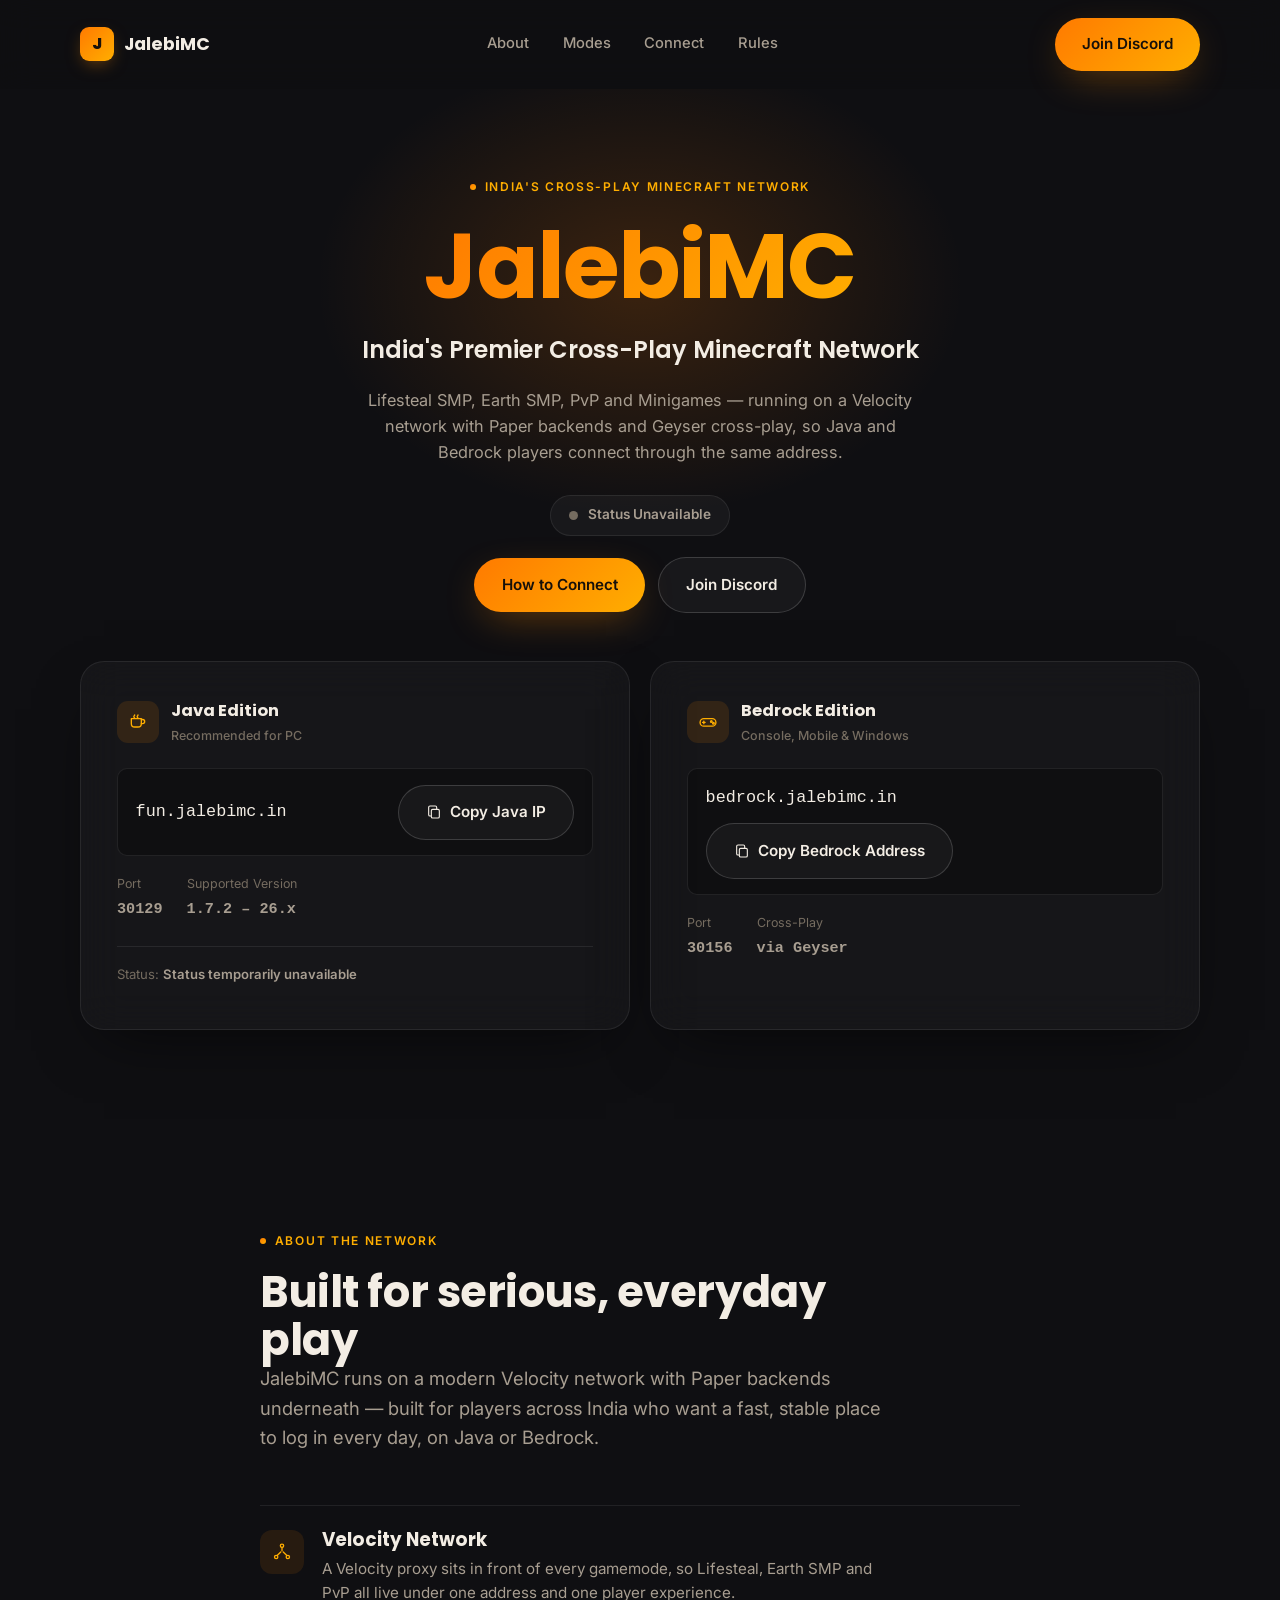
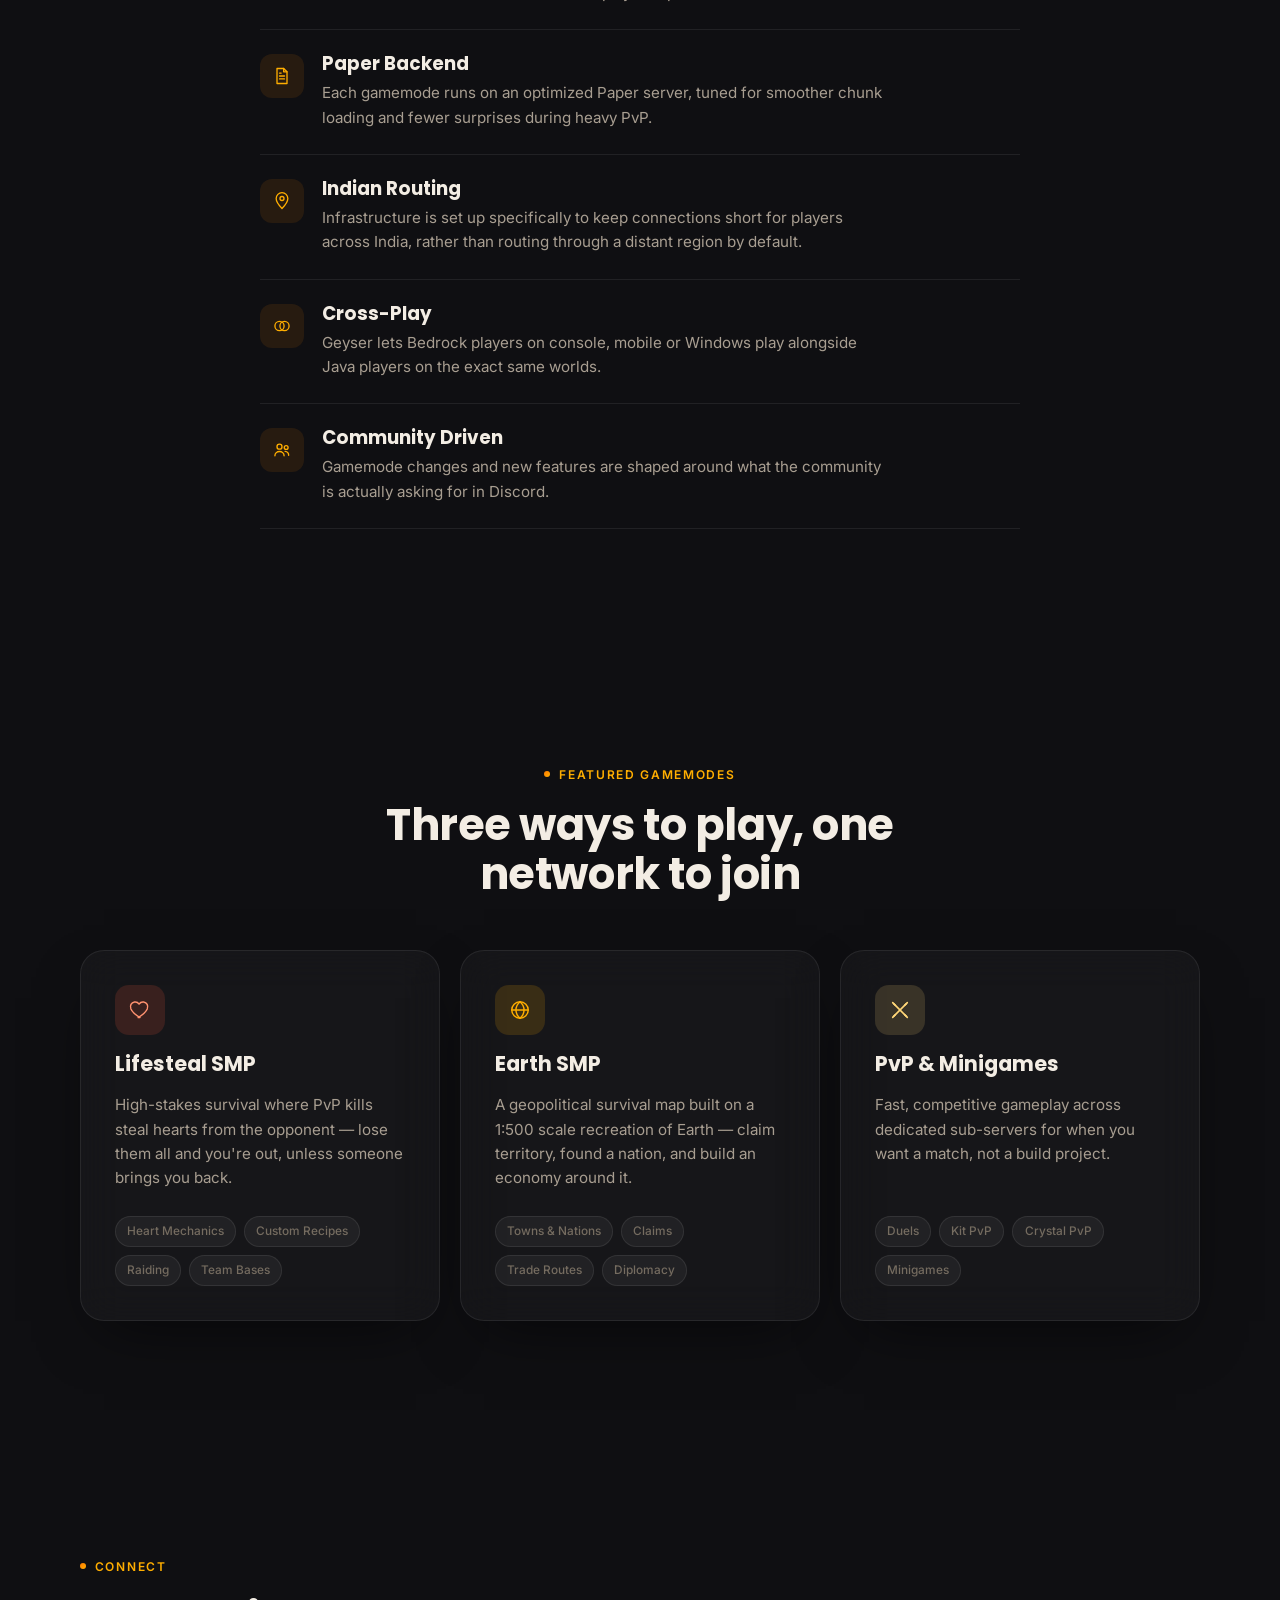
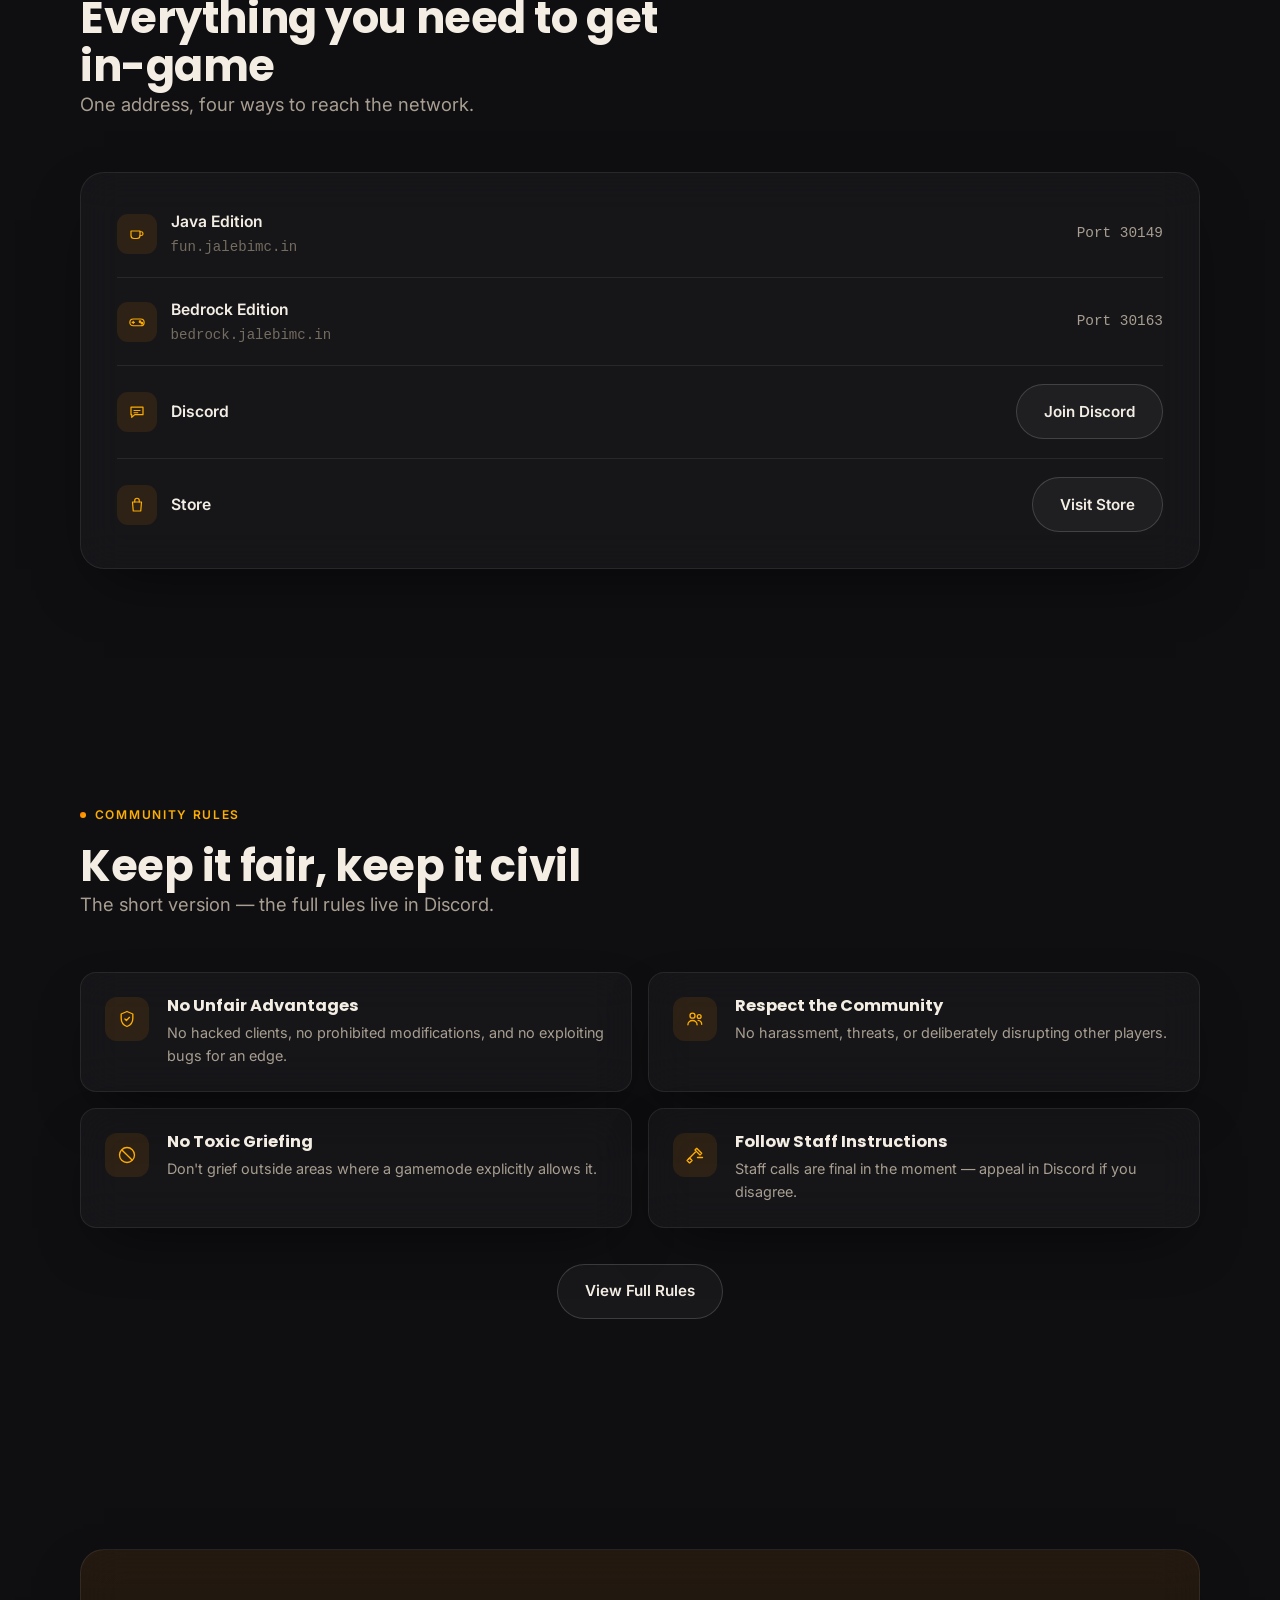
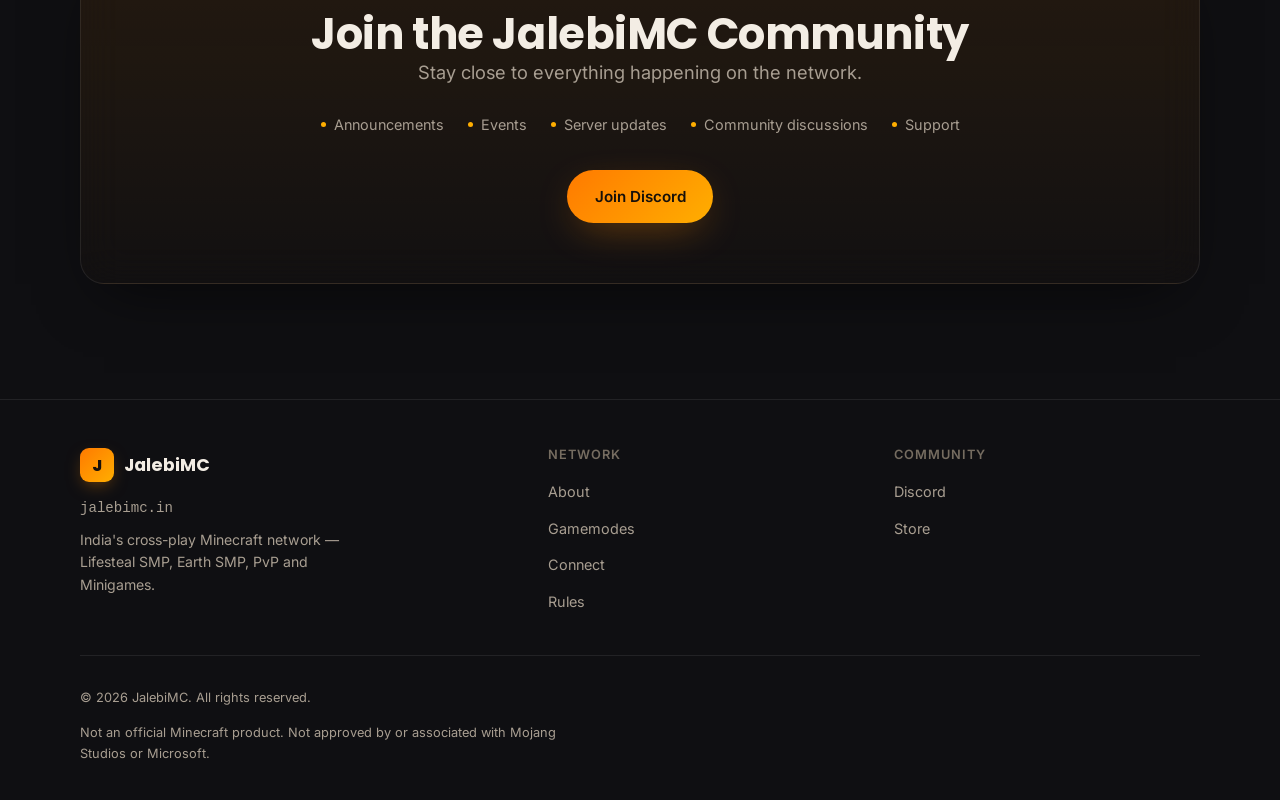
==== commit bbc38fde: "Update index.html" ====
--- a/index.html
+++ b/index.html
@@ -622,7 +622,7 @@
           </div>
 
           <div class="ip-meta">
-            <div class="ip-meta-item">Port<strong>30149</strong></div>
+            <div class="ip-meta-item">Port<strong>30129</strong></div>
             <div class="ip-meta-item">Supported Version<strong>1.7.2 – 26.x</strong></div>
           </div>
 
@@ -672,7 +672,7 @@
           </div>
 
           <div class="ip-meta">
-            <div class="ip-meta-item">Port<strong>30163</strong></div>
+            <div class="ip-meta-item">Port<strong>30156</strong></div>
             <div class="ip-meta-item">Cross-Play<strong>via Geyser</strong></div>
           </div>
         </article>
@@ -1014,14 +1014,14 @@
   --------------------------------------------------------- */
   // mcstatus.io endpoint as provided. This server uses a non-default
   // Java port (30149); if this ever stops resolving, try appending the
-  // port directly to the path: '.../java/fun.jalebimc.in:30149'
+  // port directly to the path: '.../java/fun.jalebimc.in:30129'
   var STATUS_API_URL = 'https://api.mcstatus.io/v2/status/java/fun.jalebimc.in';
   var REFRESH_INTERVAL_MS = 45000;
   var TICK_INTERVAL_MS = 1000;
   var COPY_RESET_MS = 2200;
 
-  var JAVA_ADDRESS = 'fun.jalebimc.in:30149';
-  var BEDROCK_ADDRESS = 'bedrock.jalebimc.in:30163';
+  var JAVA_ADDRESS = 'fun.jalebimc.in:30129';
+  var BEDROCK_ADDRESS = 'bedrock.jalebimc.in:30156';
 
   var prefersReducedMotion = !!(window.matchMedia && window.matchMedia('(prefers-reduced-motion: reduce)').matches);
 
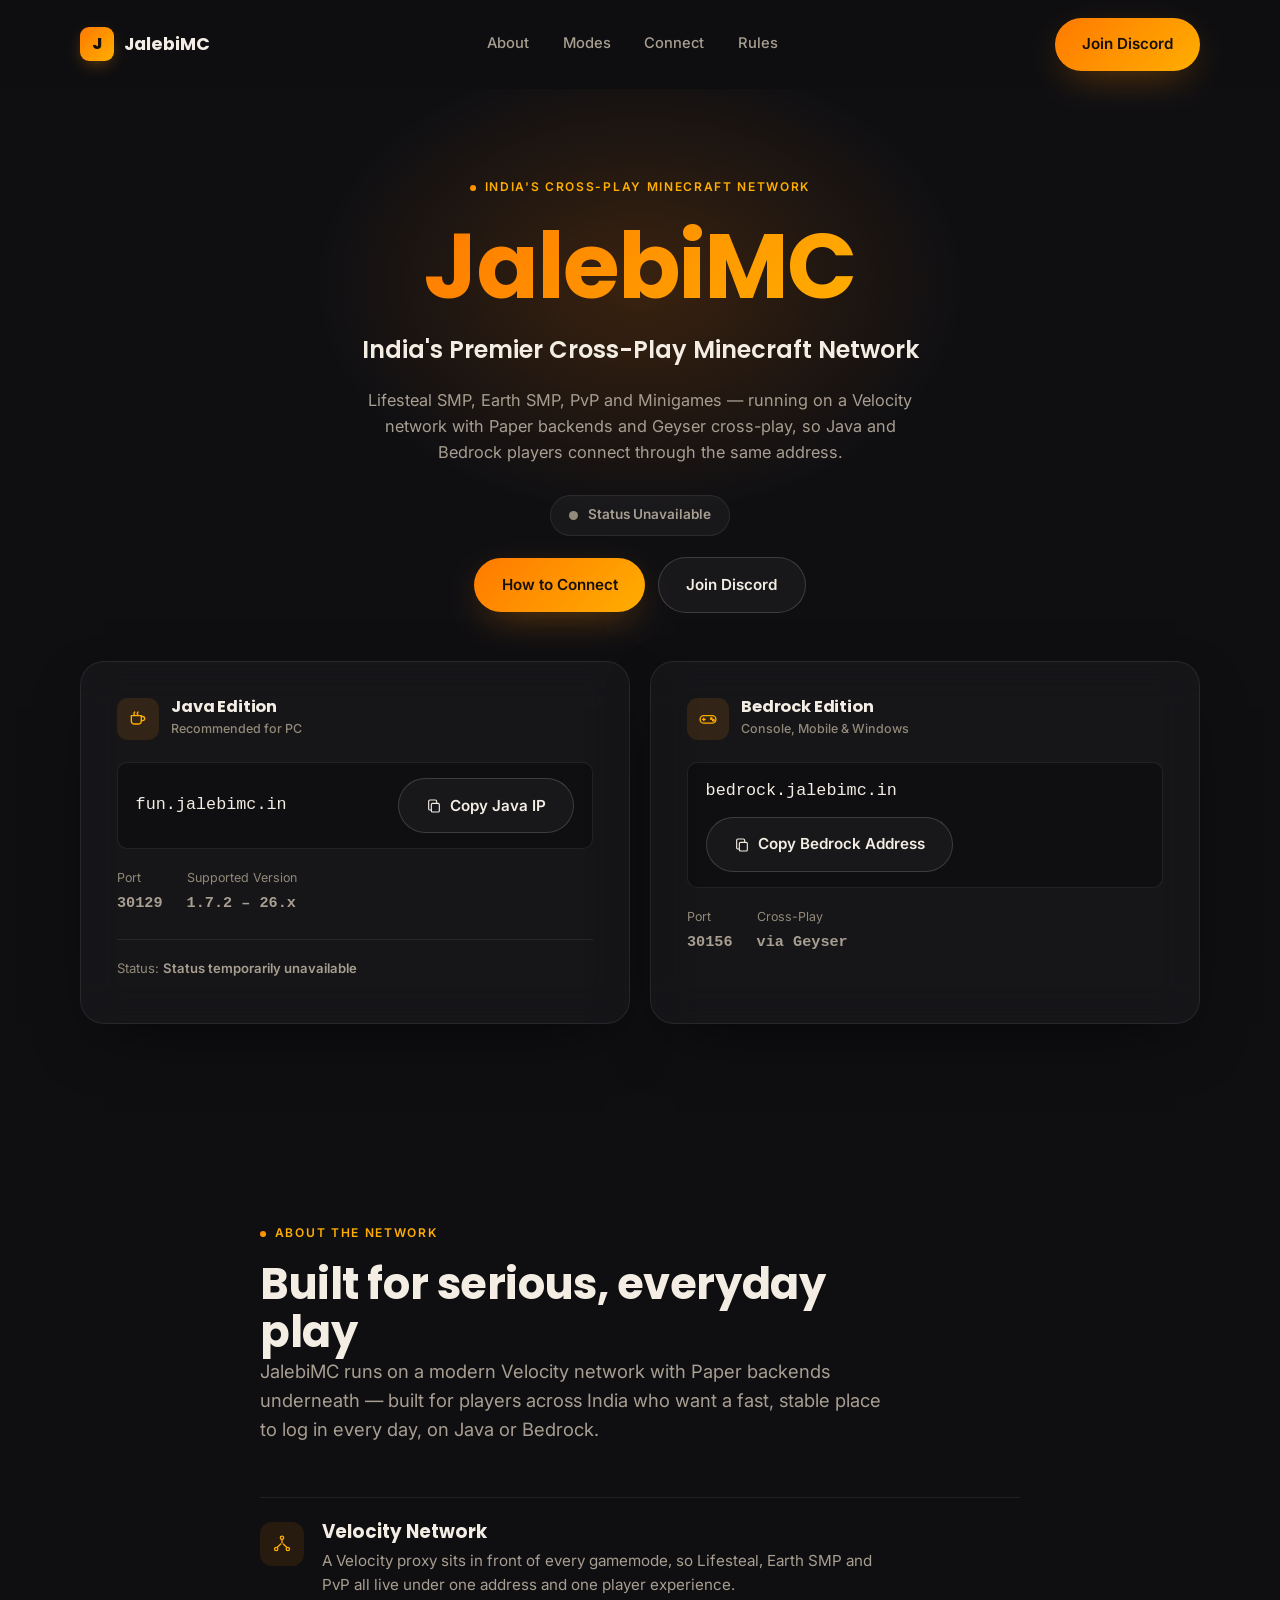
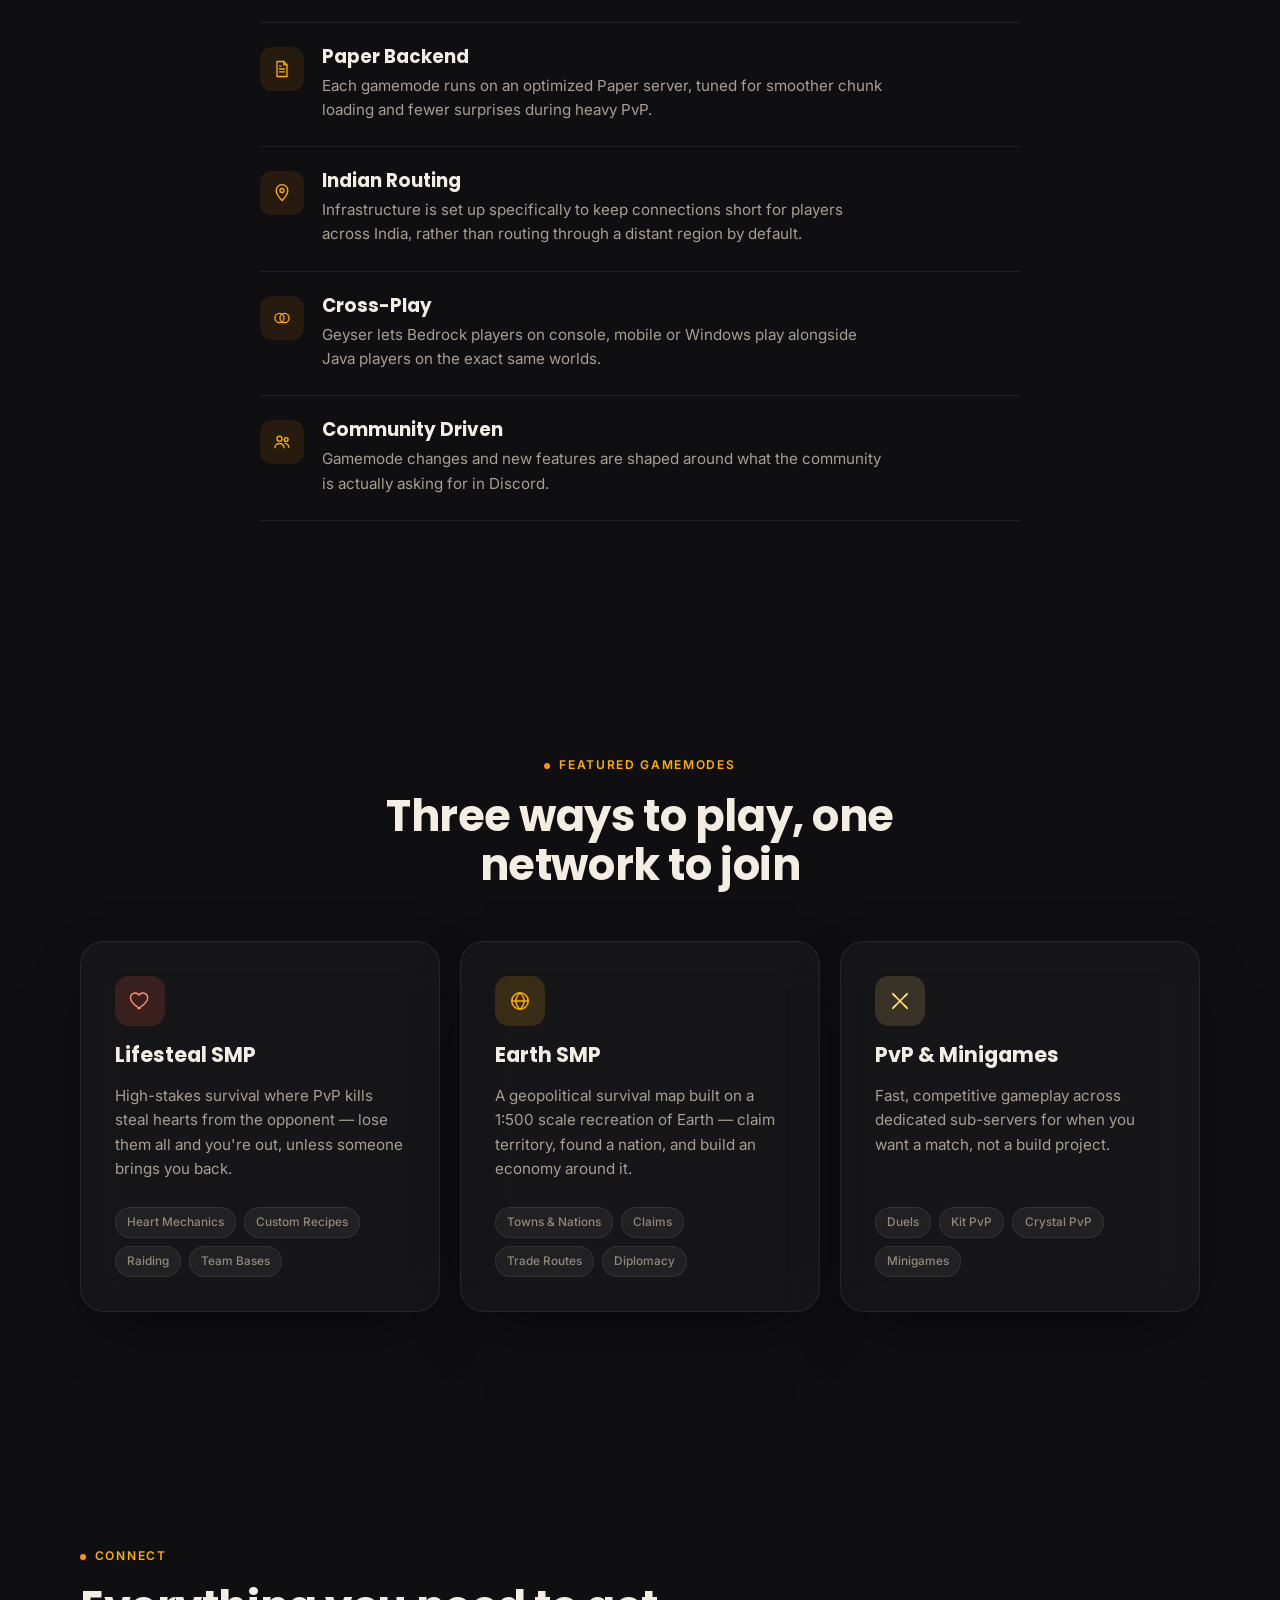
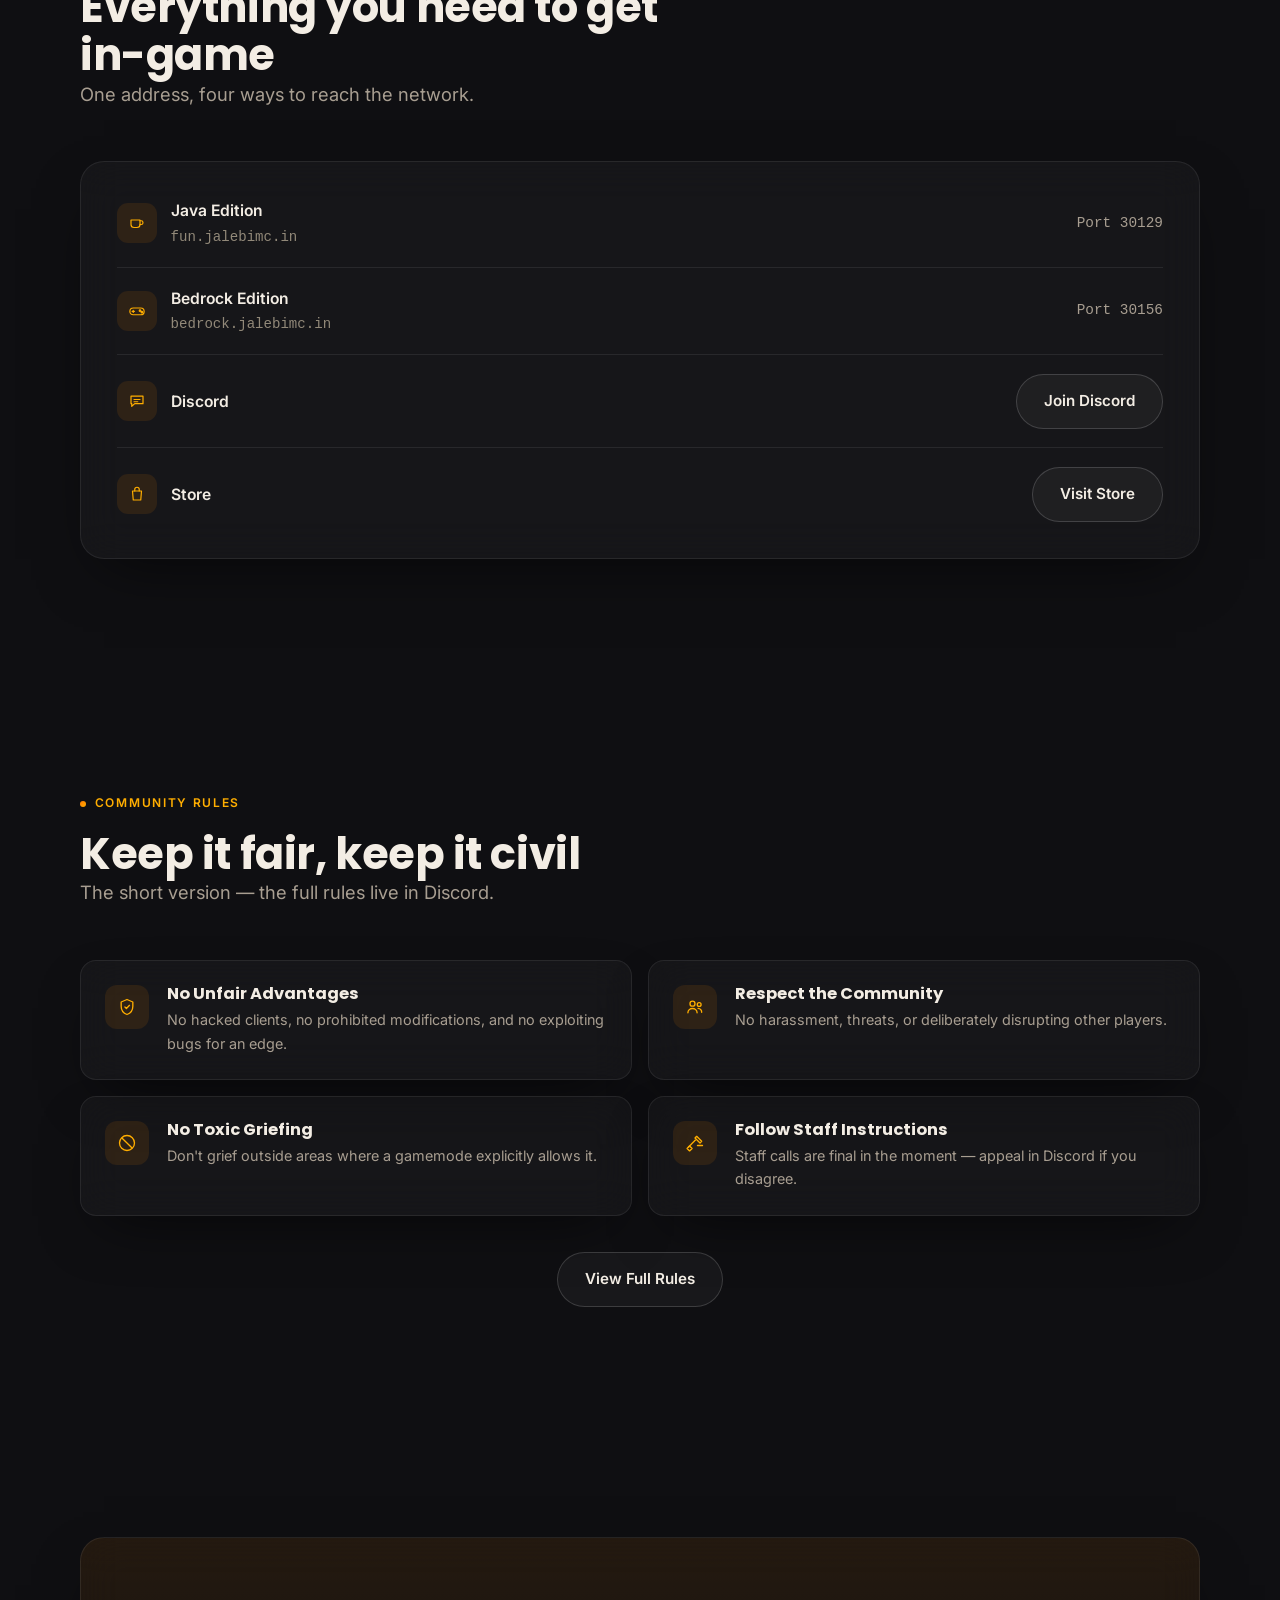
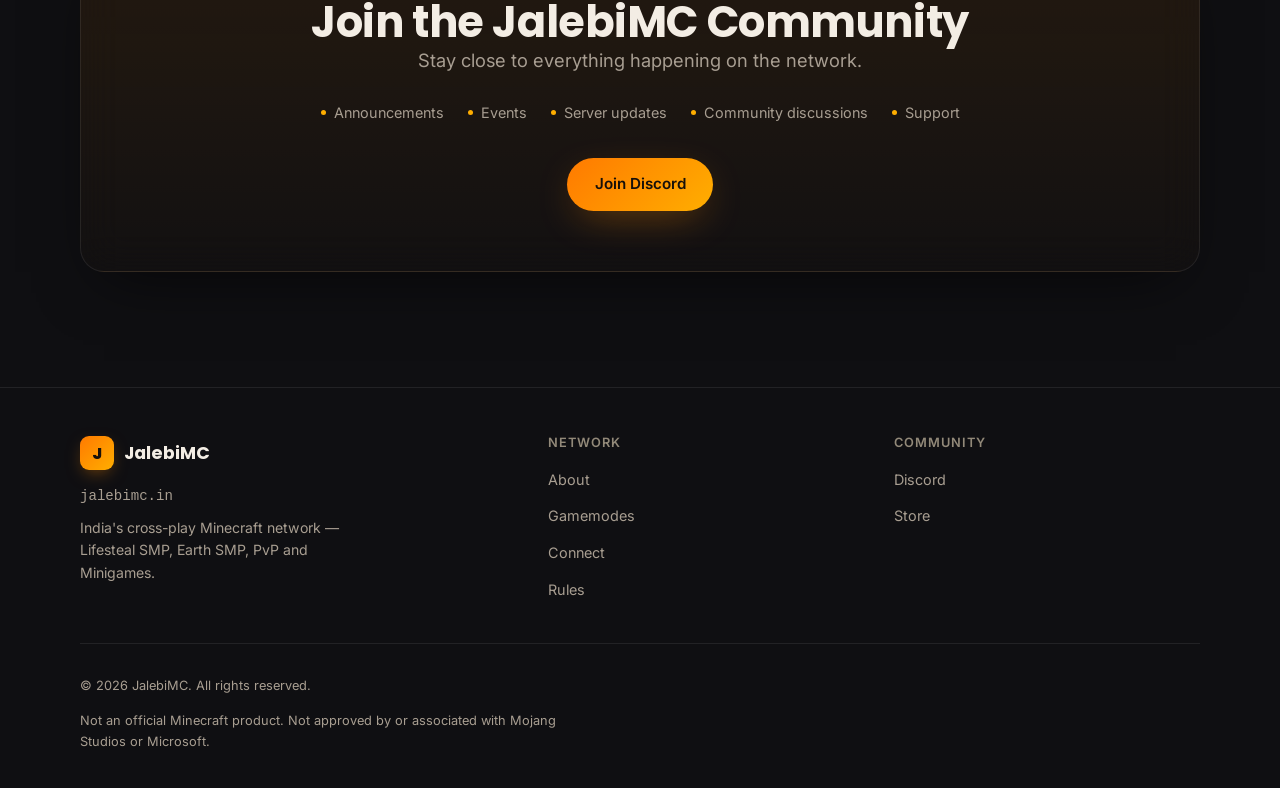
==== commit 4ff6195a: "Update JalebiMC website" ====
--- a/index.html
+++ b/index.html
@@ -6,9 +6,11 @@
 <title>JalebiMC — India's Premier Cross-Play Minecraft Network</title>
 <meta name="description" content="JalebiMC is an Indian Minecraft network featuring Lifesteal SMP, Earth SMP, PvP and Minigames with Java and Bedrock cross-play.">
 <meta name="theme-color" content="#ff8a00">
+<meta name="color-scheme" content="dark">
 <link rel="canonical" href="https://jalebimc.in/">
 
 <meta property="og:type" content="website">
+<meta property="og:site_name" content="JalebiMC">
 <meta property="og:title" content="JalebiMC — India's Premier Cross-Play Minecraft Network">
 <meta property="og:description" content="Lifesteal SMP, Earth SMP, PvP and Minigames — Java and Bedrock cross-play, built for players across India.">
 <meta property="og:url" content="https://jalebimc.in/">
@@ -17,524 +19,34 @@
 <meta name="twitter:title" content="JalebiMC — India's Premier Cross-Play Minecraft Network">
 <meta name="twitter:description" content="Lifesteal SMP, Earth SMP, PvP and Minigames — Java and Bedrock cross-play, built for players across India.">
 
-<link rel="icon" href="data:image/svg+xml,%3Csvg xmlns='http://www.w3.org/2000/svg' viewBox='0 0 64 64'%3E%3Cdefs%3E%3ClinearGradient id='g' x1='0' y1='0' x2='64' y2='64'%3E%3Cstop offset='0' stop-color='%23ff7a00'/%3E%3Cstop offset='1' stop-color='%23ffae00'/%3E%3C/linearGradient%3E%3C/defs%3E%3Crect width='64' height='64' rx='16' fill='url(%23g)'/%3E%3Ctext x='32' y='45' font-family='Arial,sans-serif' font-weight='800' font-size='36' fill='%230f0f12' text-anchor='middle'%3EJ%3C/text%3E%3C/svg%3E">
+<link rel="icon" href="assets/icons/favicon.svg" type="image/svg+xml">
 
 <link rel="preconnect" href="https://fonts.googleapis.com">
 <link rel="preconnect" href="https://fonts.gstatic.com" crossorigin>
 <link href="https://fonts.googleapis.com/css2?family=Inter:wght@400;500;600;700&family=Poppins:wght@600;700;800&display=swap" rel="stylesheet">
 
-<style>
-/* =========================================================
-   1. VARIABLES
-   ========================================================= */
-:root {
-  --bg: #0f0f12;
-  --bg-elevated: #17171c;
-  --bg-elevated-2: #1d1d23;
-  --border: rgba(255, 255, 255, 0.08);
-  --border-strong: rgba(255, 255, 255, 0.16);
-
-  --text-primary: #f3ede4;
-  --text-secondary: #a89e91;
-  --text-tertiary: #756c60;
-
-  --accent-1: #ff7a00;
-  --accent-2: #ff8a00;
-  --accent-3: #ffae00;
-  --accent-gradient: linear-gradient(135deg, var(--accent-1), var(--accent-3));
-  --accent-gradient-soft: linear-gradient(160deg, rgba(255,122,0,0.14), rgba(255,174,0,0.03));
-
-  --status-online: #3ecf6a;
-  --status-offline: #ef4a4a;
-  --status-pending: var(--accent-3);
-
-  --shadow-soft: 0 24px 60px -24px rgba(0,0,0,0.65);
-  --shadow-glow: 0 12px 40px -12px rgba(255, 138, 0, 0.45);
-
-  --font-display: 'Poppins', 'Segoe UI', system-ui, -apple-system, sans-serif;
-  --font-body: 'Inter', 'Segoe UI', system-ui, -apple-system, sans-serif;
-  --font-mono: 'SFMono-Regular', Consolas, 'Liberation Mono', Menlo, monospace;
-
-  --container: 1200px;
-  --radius-sm: 10px;
-  --radius-md: 16px;
-  --radius-lg: 24px;
-  --space-section: clamp(4rem, 9vw, 7.5rem);
-
-  --ease: cubic-bezier(0.16, 1, 0.3, 1);
-  --dur-fast: 160ms;
-  --dur-base: 300ms;
-}
-
-/* =========================================================
-   2. RESET
-   ========================================================= */
-*, *::before, *::after { box-sizing: border-box; margin: 0; padding: 0; }
-html { -webkit-text-size-adjust: 100%; scroll-behavior: smooth; }
-html, body { height: 100%; }
-body {
-  background: var(--bg);
-  color: var(--text-primary);
-  font-family: var(--font-body);
-  line-height: 1.6;
-  overflow-x: hidden;
-  -webkit-font-smoothing: antialiased;
-  text-rendering: optimizeLegibility;
-}
-img, svg { display: block; max-width: 100%; }
-a { color: inherit; text-decoration: none; }
-button { font: inherit; color: inherit; background: none; border: 0; cursor: pointer; }
-ul { list-style: none; }
-::selection { background: var(--accent-2); color: #16100a; }
-
-/* =========================================================
-   3. BASE STYLES
-   ========================================================= */
-.container {
-  width: 100%;
-  max-width: var(--container);
-  margin-inline: auto;
-  padding-inline: clamp(1.25rem, 5vw, 2.5rem);
-}
-.container-narrow { max-width: 760px; margin-inline: auto; }
-
-.section { padding-block: var(--space-section); position: relative; }
-.section-head { max-width: 640px; margin-bottom: clamp(2rem, 5vw, 3.25rem); }
-.section-head.center { margin-inline: auto; text-align: center; }
-
-.eyebrow {
-  display: inline-flex;
-  align-items: center;
-  gap: 0.55rem;
-  font-size: 0.75rem;
-  font-weight: 600;
-  letter-spacing: 0.14em;
-  text-transform: uppercase;
-  color: var(--accent-3);
-  margin-bottom: 1.1rem;
-}
-.eyebrow::before {
-  content: '';
-  width: 6px;
-  height: 6px;
-  border-radius: 50%;
-  background: var(--accent-gradient);
-  flex-shrink: 0;
-}
-
-h1, h2, h3, h4 { font-family: var(--font-display); line-height: 1.12; color: var(--text-primary); font-weight: 700; }
-p { color: var(--text-secondary); }
-.lede { font-size: clamp(1.02rem, 2vw, 1.15rem); max-width: 60ch; color: var(--text-secondary); }
-
-.gradient-text {
-  background: var(--accent-gradient);
-  -webkit-background-clip: text;
-  background-clip: text;
-  color: transparent;
-}
-
-.glass {
-  background: rgba(255,255,255,0.03);
-  border: 1px solid var(--border);
-  backdrop-filter: blur(20px);
-  -webkit-backdrop-filter: blur(20px);
-  box-shadow: var(--shadow-soft);
-}
-
-.visually-hidden {
-  position: absolute; width: 1px; height: 1px; padding: 0; margin: -1px;
-  overflow: hidden; clip: rect(0,0,0,0); white-space: nowrap; border: 0;
-}
-
-.btn {
-  display: inline-flex;
-  align-items: center;
-  justify-content: center;
-  gap: 0.5rem;
-  padding: 0.9rem 1.7rem;
-  border-radius: 999px;
-  font-weight: 600;
-  font-size: 0.95rem;
-  min-height: 48px;
-  white-space: nowrap;
-  transition: transform var(--dur-base) var(--ease), box-shadow var(--dur-base) var(--ease),
-              background var(--dur-base) var(--ease), border-color var(--dur-base) var(--ease);
-}
-.btn-primary {
-  background: var(--accent-gradient);
-  color: #16100a;
-  box-shadow: var(--shadow-glow);
-}
-.btn-primary:hover { transform: translateY(-2px); box-shadow: 0 16px 46px -10px rgba(255,138,0,0.55); }
-.btn-secondary {
-  background: rgba(255,255,255,0.04);
-  border: 1px solid var(--border-strong);
-  color: var(--text-primary);
-}
-.btn-secondary:hover { background: rgba(255,255,255,0.08); border-color: rgba(255,255,255,0.3); transform: translateY(-2px); }
-.btn-full { width: 100%; }
-
-/* =========================================================
-   4. TYPOGRAPHY
-   ========================================================= */
-h1 { font-size: clamp(2.75rem, 9vw, 5.75rem); letter-spacing: -0.02em; }
-h2 { font-size: clamp(1.9rem, 4.5vw, 2.7rem); letter-spacing: -0.01em; }
-h3 { font-size: 1.15rem; }
-.tagline {
-  font-family: var(--font-display);
-  font-weight: 600;
-  font-size: clamp(1.15rem, 2.6vw, 1.5rem);
-  color: var(--text-primary);
-}
-
-/* =========================================================
-   5. NAVIGATION
-   ========================================================= */
-.site-header {
-  position: sticky;
-  top: 0;
-  z-index: 100;
-  padding-block: 1.1rem;
-  background: rgba(15,15,18,0.55);
-  backdrop-filter: blur(16px);
-  -webkit-backdrop-filter: blur(16px);
-  border-bottom: 1px solid transparent;
-  transition: background var(--dur-base) var(--ease), border-color var(--dur-base) var(--ease), padding var(--dur-base) var(--ease);
-}
-.site-header.is-scrolled {
-  background: rgba(15,15,18,0.88);
-  border-bottom-color: var(--border);
-  padding-block: 0.8rem;
-}
-.nav-row { display: flex; align-items: center; justify-content: space-between; gap: 1rem; }
-.brand { display: flex; align-items: center; gap: 0.65rem; font-family: var(--font-display); font-weight: 700; font-size: 1.1rem; }
-.brand-mark {
-  width: 34px; height: 34px; border-radius: 9px;
-  background: var(--accent-gradient);
-  display: grid; place-items: center;
-  color: #16100a; font-weight: 800; font-size: 1rem;
-  box-shadow: 0 6px 18px -6px rgba(255,138,0,0.55);
-  flex-shrink: 0;
-}
-.nav-links { display: none; align-items: center; gap: 2.1rem; }
-.nav-links a {
-  font-size: 0.92rem; font-weight: 500; color: var(--text-secondary);
-  position: relative; padding-block: 0.3rem;
-  transition: color var(--dur-fast) var(--ease);
-}
-.nav-links a:hover, .nav-links a:focus-visible { color: var(--text-primary); }
-.nav-links a::after {
-  content: ''; position: absolute; left: 0; right: 0; bottom: -2px; height: 2px;
-  background: var(--accent-gradient); transform: scaleX(0); transform-origin: left;
-  transition: transform var(--dur-base) var(--ease);
-}
-.nav-links a:hover::after, .nav-links a:focus-visible::after { transform: scaleX(1); }
-
-.nav-actions { display: flex; align-items: center; gap: 0.75rem; }
-.nav-cta { display: none; }
-
-.menu-toggle {
-  display: grid; place-items: center; width: 44px; height: 44px; border-radius: 10px;
-  background: rgba(255,255,255,0.04); border: 1px solid var(--border); flex-shrink: 0;
-}
-.menu-toggle span { position: relative; width: 18px; height: 2px; background: var(--text-primary); display: block; transition: background var(--dur-fast) var(--ease); }
-.menu-toggle span::before, .menu-toggle span::after {
-  content: ''; position: absolute; left: 0; width: 18px; height: 2px; background: var(--text-primary);
-  transition: transform var(--dur-base) var(--ease), top var(--dur-base) var(--ease);
-}
-.menu-toggle span::before { top: -6px; }
-.menu-toggle span::after { top: 6px; }
-.menu-toggle[aria-expanded="true"] span { background: transparent; }
-.menu-toggle[aria-expanded="true"] span::before { top: 0; transform: rotate(45deg); }
-.menu-toggle[aria-expanded="true"] span::after { top: 0; transform: rotate(-45deg); }
-
-.mobile-menu {
-  position: fixed; inset: 0;
-  background: rgba(11,11,14,0.98);
-  backdrop-filter: blur(20px);
-  -webkit-backdrop-filter: blur(20px);
-  padding: 6.5rem clamp(1.25rem, 5vw, 2.5rem) 2rem;
-  display: flex; flex-direction: column; gap: 0.15rem;
-  transform: translateY(-12px); opacity: 0; visibility: hidden;
-  transition: transform var(--dur-base) var(--ease), opacity var(--dur-base) var(--ease), visibility var(--dur-base) linear;
-  overflow-y: auto;
-  z-index: 90;
-}
-.mobile-menu.is-open { transform: translateY(0); opacity: 1; visibility: visible; }
-.mobile-menu a { padding: 1rem 0; font-size: 1.2rem; font-weight: 600; border-bottom: 1px solid var(--border); }
-.mobile-menu .btn { margin-top: 1.5rem; align-self: flex-start; }
-body.menu-open { overflow: hidden; }
-
-/* =========================================================
-   6. HERO
-   ========================================================= */
-.hero { padding-top: clamp(3.25rem, 9vw, 5.5rem); padding-bottom: clamp(2rem, 5vw, 3rem); position: relative; overflow: hidden; }
-.hero::before {
-  content: '';
-  position: absolute;
-  top: -22%;
-  left: 50%;
-  transform: translateX(-50%);
-  width: min(900px, 150vw);
-  height: 640px;
-  background: radial-gradient(closest-side, rgba(255,122,0,0.18), transparent 72%);
-  pointer-events: none;
-  z-index: -1;
-}
-.hero-inner { text-align: center; max-width: 780px; margin-inline: auto; display: flex; flex-direction: column; align-items: center; }
-.hero .eyebrow { justify-content: center; }
-.hero h1 { margin-bottom: 0.85rem; }
-.hero .tagline { margin-bottom: 1.1rem; }
-.hero-support { color: var(--text-secondary); max-width: 56ch; margin-bottom: 1.85rem; font-size: 1.02rem; }
-
-.hero-actions { display: flex; flex-wrap: wrap; justify-content: center; align-items: center; gap: 0.85rem; margin-bottom: 1.35rem; }
-.hero-actions.ctas { margin-bottom: 0; }
-
-.status-pill {
-  display: inline-flex; align-items: center; gap: 0.6rem;
-  padding: 0.55rem 1.15rem; border-radius: 999px;
-  background: rgba(255,255,255,0.04); border: 1px solid var(--border);
-  font-size: 0.85rem; font-weight: 600; color: var(--text-secondary);
-}
-.status-dot { width: 9px; height: 9px; border-radius: 50%; background: var(--text-tertiary); flex-shrink: 0; }
-.status-pill[data-state="online"] { color: var(--text-primary); }
-.status-pill[data-state="online"] .status-dot { background: var(--status-online); box-shadow: 0 0 0 4px rgba(62,207,106,0.16); }
-.status-pill[data-state="offline"] .status-dot { background: var(--status-offline); box-shadow: 0 0 0 4px rgba(239,74,74,0.16); }
-.status-pill[data-state="pending"] .status-dot { background: var(--status-pending); animation: statusPulse 1.6s ease-in-out infinite; }
-.status-pill[data-state="unavailable"] .status-dot { background: var(--text-tertiary); }
-@keyframes statusPulse { 0%, 100% { opacity: 1; } 50% { opacity: 0.3; } }
-
-/* =========================================================
-   7. SERVER CONNECTION CARDS
-   ========================================================= */
-.connect-cards-section { padding-top: 0; padding-bottom: clamp(3rem, 7vw, 5rem); }
-.connect-cards { display: grid; gap: 1.25rem; grid-template-columns: 1fr; }
-
-.ip-card {
-  padding: clamp(1.5rem, 4vw, 2.25rem);
-  border-radius: var(--radius-lg);
-  position: relative;
-  overflow: hidden;
-  transition: transform var(--dur-base) var(--ease), border-color var(--dur-base) var(--ease);
-}
-.ip-card:hover { transform: translateY(-4px); border-color: var(--border-strong); }
-.ip-card::before {
-  content: ''; position: absolute; inset: 0; opacity: 0;
-  background: var(--accent-gradient-soft);
-  transition: opacity var(--dur-base) var(--ease);
-  pointer-events: none;
-}
-.ip-card:hover::before { opacity: 1; }
-.ip-card > * { position: relative; z-index: 1; }
-
-.ip-card-head { display: flex; align-items: center; justify-content: space-between; margin-bottom: 1.4rem; gap: 0.75rem; }
-.ip-card-label { display: flex; align-items: center; gap: 0.75rem; }
-.ip-card-icon {
-  width: 42px; height: 42px; border-radius: 11px; flex-shrink: 0;
-  display: grid; place-items: center;
-  background: rgba(255,138,0,0.12); color: var(--accent-3);
-}
-.ip-card-title { font-family: var(--font-display); font-weight: 700; font-size: 1.02rem; }
-.ip-card-edition { font-size: 0.78rem; color: var(--text-tertiary); font-weight: 500; margin-top: 0.15rem; }
-
-.ip-address {
-  display: flex; align-items: center; justify-content: space-between; gap: 0.75rem; flex-wrap: wrap;
-  background: rgba(0,0,0,0.28); border: 1px solid var(--border); border-radius: var(--radius-sm);
-  padding: 0.95rem 1.1rem; margin-bottom: 1.15rem;
-}
-.ip-address code {
-  font-family: var(--font-mono); font-size: clamp(0.92rem, 2.3vw, 1.05rem);
-  color: var(--text-primary); word-break: break-all;
-}
-
-.ip-meta { display: flex; gap: 1.5rem; margin-bottom: 1.5rem; flex-wrap: wrap; }
-.ip-meta-item { font-size: 0.78rem; color: var(--text-tertiary); }
-.ip-meta-item strong { display: block; font-family: var(--font-mono); font-size: 0.95rem; color: var(--text-secondary); font-weight: 600; margin-top: 0.2rem; }
-
-.copy-btn { position: relative; }
-.copy-btn .default-state, .copy-btn .copied-state, .copy-btn .failed-state {
-  display: none; align-items: center; justify-content: center; gap: 0.5rem;
-}
-.copy-btn .default-state { display: flex; }
-.copy-btn[data-copied="true"] .default-state { display: none; }
-.copy-btn[data-copied="true"] .copied-state { display: flex; }
-.copy-btn[data-copy-failed="true"] .default-state { display: none; }
-.copy-btn[data-copy-failed="true"] .failed-state { display: flex; }
-
-/* =========================================================
-   8. LIVE STATUS DETAIL
-   ========================================================= */
-.status-detail { padding-top: 1.1rem; border-top: 1px solid var(--border); font-size: 0.82rem; color: var(--text-tertiary); }
-.status-detail-row { display: flex; align-items: center; justify-content: space-between; gap: 0.6rem; flex-wrap: wrap; }
-.status-detail-row strong { color: var(--text-secondary); font-weight: 600; }
-.status-players { font-family: var(--font-mono); color: var(--text-primary); font-weight: 600; }
-.status-detail-meta {
-  display: flex; justify-content: space-between; gap: 0.6rem; margin-top: 0.5rem;
-  flex-wrap: wrap; font-size: 0.74rem; color: var(--text-tertiary);
-}
-
-/* =========================================================
-   9. ABOUT
-   ========================================================= */
-.about-grid { display: grid; gap: 0; }
-.feature-row {
-  display: grid; grid-template-columns: auto 1fr; gap: 1.15rem; align-items: flex-start;
-  padding-block: 1.5rem; border-top: 1px solid var(--border);
-}
-.feature-row:last-child { border-bottom: 1px solid var(--border); }
-.feature-icon {
-  width: 44px; height: 44px; border-radius: 12px; flex-shrink: 0;
-  background: rgba(255,138,0,0.1); color: var(--accent-3);
-  display: grid; place-items: center;
-}
-.feature-row h3 { margin-bottom: 0.4rem; }
-.feature-row p { font-size: 0.95rem; max-width: 56ch; }
-
-/* =========================================================
-   10. FEATURED GAMEMODES
-   ========================================================= */
-.mode-grid { display: grid; gap: 1.25rem; grid-template-columns: 1fr; }
-.mode-card {
-  padding: clamp(1.6rem, 4vw, 2.1rem);
-  border-radius: var(--radius-lg);
-  display: flex; flex-direction: column; gap: 1.1rem;
-  transition: transform var(--dur-base) var(--ease), border-color var(--dur-base) var(--ease);
-}
-.mode-card:hover { transform: translateY(-4px); border-color: var(--border-strong); }
-.mode-card-icon { width: 50px; height: 50px; border-radius: 14px; display: grid; place-items: center; flex-shrink: 0; }
-.mode-card h3 { font-size: 1.3rem; }
-.mode-desc { font-size: 0.95rem; }
-.mode-tags { display: flex; flex-wrap: wrap; gap: 0.5rem; margin-top: auto; padding-top: 0.5rem; }
-.mode-tag {
-  font-size: 0.74rem; font-weight: 500; padding: 0.32rem 0.7rem; border-radius: 999px;
-  background: rgba(255,255,255,0.05); border: 1px solid var(--border); color: var(--text-tertiary);
-}
-.mode-card--lifesteal .mode-card-icon { background: rgba(255,90,60,0.15); color: #ff9270; }
-.mode-card--earth .mode-card-icon { background: rgba(255,174,0,0.15); color: var(--accent-3); }
-.mode-card--pvp .mode-card-icon { background: rgba(255,214,120,0.15); color: #ffd678; }
-
-/* =========================================================
-   11. CONNECT
-   ========================================================= */
-.connect-panel { border-radius: var(--radius-lg); padding: clamp(1.5rem, 4vw, 2.25rem); display: grid; gap: 0; }
-.connect-item {
-  display: flex; align-items: center; justify-content: space-between; gap: 1rem; flex-wrap: wrap;
-  padding-block: 1.15rem; border-top: 1px solid var(--border);
-}
-.connect-item:first-child { border-top: 0; padding-top: 0; }
-.connect-item:last-child { padding-bottom: 0; }
-.connect-item-label { display: flex; align-items: center; gap: 0.85rem; }
-.connect-item-label .feature-icon { width: 40px; height: 40px; border-radius: 11px; }
-.connect-item-name { font-weight: 600; font-size: 0.98rem; }
-.connect-item-value { font-family: var(--font-mono); font-size: 0.88rem; color: var(--text-tertiary); margin-top: 0.15rem; }
-.connect-item-action { font-family: var(--font-mono); font-size: 0.9rem; color: var(--text-secondary); }
-
-/* =========================================================
-   12. RULES
-   ========================================================= */
-.rules-grid { display: grid; gap: 1rem; grid-template-columns: 1fr; }
-.rule-card { padding: 1.5rem; border-radius: var(--radius-md); display: flex; gap: 1.1rem; align-items: flex-start; }
-.rule-card h3 { font-size: 1.02rem; margin-bottom: 0.35rem; }
-.rule-card p { font-size: 0.9rem; }
-.rules-footer { display: flex; justify-content: center; margin-top: 2.25rem; }
-
-/* =========================================================
-   13. DISCORD CTA + FOOTER
-   ========================================================= */
-.cta-panel {
-  border-radius: var(--radius-lg);
-  padding: clamp(2.25rem, 7vw, 3.75rem) clamp(1.5rem, 6vw, 3rem);
-  text-align: center;
-  position: relative;
-  overflow: hidden;
-  background: linear-gradient(180deg, rgba(255,138,0,0.09), rgba(255,138,0,0.015));
-}
-.cta-panel .lede { margin-inline: auto; margin-bottom: 1.6rem; }
-.cta-list {
-  display: flex; flex-wrap: wrap; justify-content: center; gap: 0.6rem 1.5rem;
-  margin-bottom: 2.1rem; color: var(--text-secondary); font-size: 0.9rem;
-}
-.cta-list li { display: flex; align-items: center; gap: 0.5rem; }
-.cta-list li::before { content: ''; width: 5px; height: 5px; border-radius: 50%; background: var(--accent-3); flex-shrink: 0; }
-
-.site-footer { border-top: 1px solid var(--border); padding-block: 3rem 2.25rem; }
-.footer-grid { display: grid; gap: 2.5rem; grid-template-columns: 1fr; margin-bottom: 2.5rem; }
-.footer-brand .brand { margin-bottom: 0.9rem; }
-.footer-brand .footer-domain { font-family: var(--font-mono); font-size: 0.88rem; color: var(--text-secondary); margin-bottom: 0.6rem; }
-.footer-brand p:last-child { font-size: 0.88rem; max-width: 34ch; }
-.footer-links h4 {
-  font-size: 0.8rem; text-transform: uppercase; letter-spacing: 0.08em; color: var(--text-tertiary);
-  margin-bottom: 1rem; font-family: var(--font-body); font-weight: 600;
-}
-.footer-links ul { display: flex; flex-direction: column; gap: 0.7rem; }
-.footer-links a { font-size: 0.9rem; color: var(--text-secondary); transition: color var(--dur-fast) var(--ease); }
-.footer-links a:hover, .footer-links a:focus-visible { color: var(--text-primary); }
-.footer-bottom {
-  display: flex; flex-direction: column; gap: 0.85rem; padding-top: 2rem;
-  border-top: 1px solid var(--border); font-size: 0.8rem; color: var(--text-tertiary);
-}
-.footer-disclaimer { max-width: 62ch; line-height: 1.65; }
-
-/* =========================================================
-   14. ANIMATIONS
-   ========================================================= */
-.reveal { opacity: 0; transform: translateY(20px); transition: opacity 650ms var(--ease), transform 650ms var(--ease); }
-.reveal.is-visible { opacity: 1; transform: none; }
-
-/* =========================================================
-   15. RESPONSIVE
-   ========================================================= */
-@media (min-width: 640px) {
-  .connect-cards { grid-template-columns: 1fr 1fr; }
-  .rules-grid { grid-template-columns: 1fr 1fr; }
-}
-
-@media (min-width: 900px) {
-  .nav-links { display: flex; }
-  .nav-cta { display: inline-flex; }
-  .menu-toggle, .mobile-menu { display: none; }
-
-  .mode-grid { grid-template-columns: repeat(3, 1fr); }
-  .footer-grid { grid-template-columns: 1.4fr 1fr 1fr; }
-}
-
-/* =========================================================
-   16. ACCESSIBILITY
-   ========================================================= */
-.skip-link {
-  position: absolute; left: 1rem; top: -60px; z-index: 200;
-  background: var(--accent-3); color: #16100a; padding: 0.75rem 1.25rem;
-  border-radius: 8px; font-weight: 600; font-size: 0.9rem;
-  transition: top var(--dur-fast) var(--ease);
-}
-.skip-link:focus { top: 1rem; }
-
-a:focus-visible, button:focus-visible {
-  outline: 2px solid var(--accent-3);
-  outline-offset: 3px;
-  border-radius: 4px;
-}
-
-@media (prefers-reduced-motion: reduce) {
-  html { scroll-behavior: auto; }
-  *, *::before, *::after {
-    animation-duration: 0.01ms !important;
-    animation-iteration-count: 1 !important;
-    transition-duration: 0.01ms !important;
-    scroll-behavior: auto !important;
-  }
-  .reveal { opacity: 1 !important; transform: none !important; }
-}
-</style>
+<!-- Marks JS as available before first paint; the .reveal hidden state depends on it,
+     so content is never left invisible when scripts fail to run. -->
+<script>document.documentElement.classList.add('js');</script>
+
+<link rel="stylesheet" href="css/variables.css">
+<link rel="stylesheet" href="css/reset.css">
+<link rel="stylesheet" href="css/base.css">
+<link rel="stylesheet" href="css/components.css">
+<link rel="stylesheet" href="css/navigation.css">
+<link rel="stylesheet" href="css/sections.css">
+<link rel="stylesheet" href="css/footer.css">
+<link rel="stylesheet" href="css/responsive.css">
 </head>
 <body>
 <a href="#main" class="skip-link">Skip to main content</a>
+<p class="visually-hidden" id="copyAnnouncer" role="status"></p>
 
 <header class="site-header" id="siteHeader">
   <div class="container nav-row">
     <a href="#top" class="brand" aria-label="JalebiMC home">
-      <span class="brand-mark" aria-hidden="true">J</span>
-      JalebiMC
+      <span class="brand-mark" aria-hidden="true" data-config-text="site.shortMark">J</span>
+      <span data-config-text="site.name">JalebiMC</span>
     </a>
 
     <nav class="nav-links" aria-label="Primary">
@@ -545,46 +57,47 @@
     </nav>
 
     <div class="nav-actions">
-      <a class="btn btn-primary nav-cta" href="https://dsc.gg/jalebimc" target="_blank" rel="noopener noreferrer">Join Discord</a>
+      <a class="btn btn-primary nav-cta" href="https://dsc.gg/jalebimc" data-config-href="links.discord" target="_blank" rel="noopener noreferrer">Join Discord</a>
       <button type="button" class="menu-toggle" id="menuToggle" aria-expanded="false" aria-controls="mobileMenu" aria-label="Toggle navigation menu">
         <span></span>
       </button>
     </div>
   </div>
 
-  <nav class="mobile-menu" id="mobileMenu" aria-label="Mobile">
-    <a href="#about">About</a>
-    <a href="#modes">Modes</a>
-    <a href="#connect">Connect</a>
-    <a href="#rules">Rules</a>
-    <a class="btn btn-primary" href="https://dsc.gg/jalebimc" target="_blank" rel="noopener noreferrer">Join Discord</a>
-  </nav>
 </header>
 
-<main id="main">
+<nav class="mobile-menu" id="mobileMenu" aria-label="Mobile">
+  <a href="#about">About</a>
+  <a href="#modes">Modes</a>
+  <a href="#connect">Connect</a>
+  <a href="#rules">Rules</a>
+  <a class="btn btn-primary" href="https://dsc.gg/jalebimc" data-config-href="links.discord" target="_blank" rel="noopener noreferrer">Join Discord</a>
+</nav>
+
+<main id="main" tabindex="-1">
 
   <section class="hero" id="top">
     <div class="container hero-inner">
-      <span class="eyebrow">India's Cross-Play Minecraft Network</span>
-      <h1 class="gradient-text">JalebiMC</h1>
-      <p class="tagline">India's Premier Cross-Play Minecraft Network</p>
+      <span class="eyebrow" data-config-text="site.eyebrow">India's Cross-Play Minecraft Network</span>
+      <h1 class="gradient-text" data-config-text="site.name">JalebiMC</h1>
+      <p class="tagline" data-config-text="site.tagline">India's Premier Cross-Play Minecraft Network</p>
       <p class="hero-support">Lifesteal SMP, Earth SMP, PvP and Minigames — running on a Velocity network with Paper backends and Geyser cross-play, so Java and Bedrock players connect through the same address.</p>
 
       <div class="hero-actions">
-        <span class="status-pill" id="networkStatusPill" data-state="pending" role="status" aria-live="polite">
+        <span class="status-pill" id="networkStatusPill" data-state="unavailable" role="status">
           <span class="status-dot" aria-hidden="true"></span>
-          <span id="networkStatusText">Checking Network</span>
+          <span id="networkStatusText">Network status</span>
         </span>
       </div>
 
       <div class="hero-actions ctas">
         <a class="btn btn-primary" href="#connect">How to Connect</a>
-        <a class="btn btn-secondary" href="https://dsc.gg/jalebimc" target="_blank" rel="noopener noreferrer">Join Discord</a>
-      </div>
-    </div>
-  </section>
-
-  <section class="connect-cards-section reveal">
+        <a class="btn btn-secondary" href="https://dsc.gg/jalebimc" data-config-href="links.discord" target="_blank" rel="noopener noreferrer">Join Discord</a>
+      </div>
+    </div>
+  </section>
+
+  <section class="connect-cards-section reveal" aria-label="Server addresses">
     <div class="container">
       <div class="connect-cards">
 
@@ -600,15 +113,15 @@
                 </svg>
               </span>
               <div>
-                <div class="ip-card-title">Java Edition</div>
+                <h2 class="ip-card-title" data-server-edition="java">Java Edition</h2>
                 <div class="ip-card-edition">Recommended for PC</div>
               </div>
             </div>
           </div>
 
           <div class="ip-address">
-            <code>fun.jalebimc.in</code>
-            <button type="button" class="btn btn-secondary copy-btn" id="copyJavaBtn" data-copied="false" aria-label="Copy Java server address">
+            <code data-server-host="java">fun.jalebimc.in</code>
+            <button type="button" class="btn btn-secondary copy-btn" data-copy-server="java" data-copied="false">
               <span class="default-state">
                 <svg viewBox="0 0 24 24" fill="none" stroke="currentColor" stroke-width="1.7" stroke-linecap="round" stroke-linejoin="round" width="16" height="16" aria-hidden="true"><rect x="8" y="8" width="12" height="13" rx="2"/><path d="M16 8V5a2 2 0 0 0-2-2H6a2 2 0 0 0-2 2v11a2 2 0 0 0 2 2h2"/></svg>
                 Copy Java IP
@@ -622,13 +135,13 @@
           </div>
 
           <div class="ip-meta">
-            <div class="ip-meta-item">Port<strong>30129</strong></div>
-            <div class="ip-meta-item">Supported Version<strong>1.7.2 – 26.x</strong></div>
-          </div>
-
-          <div class="status-detail" id="javaStatusDetail" aria-live="polite">
+            <div class="ip-meta-item">Port<strong data-server-port="java">30129</strong></div>
+            <div class="ip-meta-item">Supported Version<strong data-server-version="java">1.7.2 – 26.x</strong></div>
+          </div>
+
+          <div class="status-detail">
             <div class="status-detail-row">
-              <span>Status: <strong id="javaStatusText">Checking…</strong></span>
+              <span>Status: <strong id="javaStatusText">Not checked</strong></span>
               <span class="status-players" id="javaPlayerCount"></span>
             </div>
             <div class="status-detail-meta">
@@ -650,15 +163,15 @@
                 </svg>
               </span>
               <div>
-                <div class="ip-card-title">Bedrock Edition</div>
+                <h2 class="ip-card-title" data-server-edition="bedrock">Bedrock Edition</h2>
                 <div class="ip-card-edition">Console, Mobile &amp; Windows</div>
               </div>
             </div>
           </div>
 
           <div class="ip-address">
-            <code>bedrock.jalebimc.in</code>
-            <button type="button" class="btn btn-secondary copy-btn" id="copyBedrockBtn" data-copied="false" aria-label="Copy Bedrock server address">
+            <code data-server-host="bedrock">bedrock.jalebimc.in</code>
+            <button type="button" class="btn btn-secondary copy-btn" data-copy-server="bedrock" data-copied="false">
               <span class="default-state">
                 <svg viewBox="0 0 24 24" fill="none" stroke="currentColor" stroke-width="1.7" stroke-linecap="round" stroke-linejoin="round" width="16" height="16" aria-hidden="true"><rect x="8" y="8" width="12" height="13" rx="2"/><path d="M16 8V5a2 2 0 0 0-2-2H6a2 2 0 0 0-2 2v11a2 2 0 0 0 2 2h2"/></svg>
                 Copy Bedrock Address
@@ -672,7 +185,7 @@
           </div>
 
           <div class="ip-meta">
-            <div class="ip-meta-item">Port<strong>30156</strong></div>
+            <div class="ip-meta-item">Port<strong data-server-port="bedrock">30156</strong></div>
             <div class="ip-meta-item">Cross-Play<strong>via Geyser</strong></div>
           </div>
         </article>
@@ -835,11 +348,11 @@
               </svg>
             </span>
             <div>
-              <div class="connect-item-name">Java Edition</div>
-              <div class="connect-item-value">fun.jalebimc.in</div>
-            </div>
-          </div>
-          <span class="connect-item-action">Port 30149</span>
+              <div class="connect-item-name" data-server-edition="java">Java Edition</div>
+              <div class="connect-item-value" data-server-host="java">fun.jalebimc.in</div>
+            </div>
+          </div>
+          <span class="connect-item-action">Port <span data-server-port="java">30129</span></span>
         </div>
 
         <div class="connect-item">
@@ -850,11 +363,11 @@
               </svg>
             </span>
             <div>
-              <div class="connect-item-name">Bedrock Edition</div>
-              <div class="connect-item-value">bedrock.jalebimc.in</div>
-            </div>
-          </div>
-          <span class="connect-item-action">Port 30163</span>
+              <div class="connect-item-name" data-server-edition="bedrock">Bedrock Edition</div>
+              <div class="connect-item-value" data-server-host="bedrock">bedrock.jalebimc.in</div>
+            </div>
+          </div>
+          <span class="connect-item-action">Port <span data-server-port="bedrock">30156</span></span>
         </div>
 
         <div class="connect-item">
@@ -866,7 +379,7 @@
             </span>
             <div class="connect-item-name">Discord</div>
           </div>
-          <a class="btn btn-secondary" href="https://dsc.gg/jalebimc" target="_blank" rel="noopener noreferrer">Join Discord</a>
+          <a class="btn btn-secondary" href="https://dsc.gg/jalebimc" data-config-href="links.discord" target="_blank" rel="noopener noreferrer">Join Discord</a>
         </div>
 
         <div class="connect-item">
@@ -878,7 +391,7 @@
             </span>
             <div class="connect-item-name">Store</div>
           </div>
-          <a class="btn btn-secondary" href="https://store.jalebimc.in" target="_blank" rel="noopener noreferrer">Visit Store</a>
+          <a class="btn btn-secondary" href="https://store.jalebimc.in" data-config-href="links.store" target="_blank" rel="noopener noreferrer">Visit Store</a>
         </div>
       </div>
     </div>
@@ -943,7 +456,7 @@
       </div>
 
       <div class="rules-footer">
-        <a class="btn btn-secondary" href="https://dsc.gg/jalebimc" target="_blank" rel="noopener noreferrer">View Full Rules</a>
+        <a class="btn btn-secondary" href="https://dsc.gg/jalebimc" data-config-href="links.discord" target="_blank" rel="noopener noreferrer">View Full Rules</a>
       </div>
     </div>
   </section>
@@ -960,7 +473,7 @@
           <li>Community discussions</li>
           <li>Support</li>
         </ul>
-        <a class="btn btn-primary" href="https://dsc.gg/jalebimc" target="_blank" rel="noopener noreferrer">Join Discord</a>
+        <a class="btn btn-primary" href="https://dsc.gg/jalebimc" data-config-href="links.discord" target="_blank" rel="noopener noreferrer">Join Discord</a>
       </div>
     </div>
   </section>
@@ -972,15 +485,15 @@
     <div class="footer-grid">
       <div class="footer-brand">
         <a class="brand" href="#top" aria-label="JalebiMC home">
-          <span class="brand-mark" aria-hidden="true">J</span>
-          JalebiMC
+          <span class="brand-mark" aria-hidden="true" data-config-text="site.shortMark">J</span>
+          <span data-config-text="site.name">JalebiMC</span>
         </a>
-        <p class="footer-domain">jalebimc.in</p>
-        <p>India's cross-play Minecraft network — Lifesteal SMP, Earth SMP, PvP and Minigames.</p>
+        <p class="footer-domain" data-config-text="site.domain">jalebimc.in</p>
+        <p data-config-text="site.footerBlurb">India's cross-play Minecraft network — Lifesteal SMP, Earth SMP, PvP and Minigames.</p>
       </div>
 
       <div class="footer-links">
-        <h4>Network</h4>
+        <h3>Network</h3>
         <ul>
           <li><a href="#about">About</a></li>
           <li><a href="#modes">Gamemodes</a></li>
@@ -990,271 +503,27 @@
       </div>
 
       <div class="footer-links">
-        <h4>Community</h4>
+        <h3>Community</h3>
         <ul>
-          <li><a href="https://dsc.gg/jalebimc" target="_blank" rel="noopener noreferrer">Discord</a></li>
-          <li><a href="https://store.jalebimc.in" target="_blank" rel="noopener noreferrer">Store</a></li>
+          <li><a href="https://dsc.gg/jalebimc" data-config-href="links.discord" target="_blank" rel="noopener noreferrer">Discord</a></li>
+          <li><a href="https://store.jalebimc.in" data-config-href="links.store" target="_blank" rel="noopener noreferrer">Store</a></li>
         </ul>
       </div>
     </div>
 
     <div class="footer-bottom">
-      <p>© 2026 JalebiMC. All rights reserved.</p>
+      <p>© <span data-config-text="site.year">2026</span> <span data-config-text="site.name">JalebiMC</span>. All rights reserved.</p>
       <p class="footer-disclaimer">Not an official Minecraft product. Not approved by or associated with Mojang Studios or Microsoft.</p>
     </div>
   </div>
 </footer>
 
-<script>
-(function () {
-  'use strict';
-
-  /* ---------------------------------------------------------
-     Config
-  --------------------------------------------------------- */
-  // mcstatus.io endpoint as provided. This server uses a non-default
-  // Java port (30149); if this ever stops resolving, try appending the
-  // port directly to the path: '.../java/fun.jalebimc.in:30129'
-  var STATUS_API_URL = 'https://api.mcstatus.io/v2/status/java/fun.jalebimc.in';
-  var REFRESH_INTERVAL_MS = 45000;
-  var TICK_INTERVAL_MS = 1000;
-  var COPY_RESET_MS = 2200;
-
-  var JAVA_ADDRESS = 'fun.jalebimc.in:30129';
-  var BEDROCK_ADDRESS = 'bedrock.jalebimc.in:30156';
-
-  var prefersReducedMotion = !!(window.matchMedia && window.matchMedia('(prefers-reduced-motion: reduce)').matches);
-
-  function qs(sel, ctx) { return (ctx || document).querySelector(sel); }
-  function qsa(sel, ctx) { return Array.prototype.slice.call((ctx || document).querySelectorAll(sel)); }
-
-  /* ---------------------------------------------------------
-     Mobile navigation + sticky header state
-  --------------------------------------------------------- */
-  (function initNav() {
-    var toggle = qs('#menuToggle');
-    var menu = qs('#mobileMenu');
-    var header = qs('#siteHeader');
-    if (!toggle || !menu) return;
-
-    function closeMenu() {
-      toggle.setAttribute('aria-expanded', 'false');
-      menu.classList.remove('is-open');
-      document.body.classList.remove('menu-open');
-    }
-    function openMenu() {
-      toggle.setAttribute('aria-expanded', 'true');
-      menu.classList.add('is-open');
-      document.body.classList.add('menu-open');
-    }
-
-    toggle.addEventListener('click', function () {
-      var isOpen = toggle.getAttribute('aria-expanded') === 'true';
-      if (isOpen) closeMenu(); else openMenu();
-    });
-
-    qsa('a', menu).forEach(function (link) {
-      link.addEventListener('click', closeMenu);
-    });
-
-    document.addEventListener('keydown', function (event) {
-      if (event.key === 'Escape') closeMenu();
-    });
-
-    if (header) {
-      var onScroll = function () {
-        if (window.scrollY > 8) header.classList.add('is-scrolled');
-        else header.classList.remove('is-scrolled');
-      };
-      onScroll();
-      window.addEventListener('scroll', onScroll, { passive: true });
-    }
-  })();
-
-  /* ---------------------------------------------------------
-     Scroll reveal
-  --------------------------------------------------------- */
-  (function initReveal() {
-    var targets = qsa('.reveal');
-    if (!targets.length) return;
-
-    if (prefersReducedMotion || !('IntersectionObserver' in window)) {
-      targets.forEach(function (el) { el.classList.add('is-visible'); });
-      return;
-    }
-
-    var observer = new IntersectionObserver(function (entries) {
-      entries.forEach(function (entry) {
-        if (entry.isIntersecting) {
-          entry.target.classList.add('is-visible');
-          observer.unobserve(entry.target);
-        }
-      });
-    }, { threshold: 0.15, rootMargin: '0px 0px -40px 0px' });
-
-    targets.forEach(function (el) { observer.observe(el); });
-  })();
-
-  /* ---------------------------------------------------------
-     Clipboard, with fallback for browsers without the
-     async Clipboard API (or non-secure contexts).
-  --------------------------------------------------------- */
-  function copyText(text) {
-    if (navigator.clipboard && window.isSecureContext) {
-      return navigator.clipboard.writeText(text);
-    }
-    return new Promise(function (resolve, reject) {
-      try {
-        var ta = document.createElement('textarea');
-        ta.value = text;
-        ta.setAttribute('readonly', '');
-        ta.style.position = 'fixed';
-        ta.style.top = '-1000px';
-        ta.style.left = '-1000px';
-        document.body.appendChild(ta);
-        ta.focus();
-        ta.select();
-        var ok = false;
-        try { ok = document.execCommand('copy'); } catch (execErr) { ok = false; }
-        document.body.removeChild(ta);
-        if (ok) resolve(); else reject(new Error('execCommand copy failed'));
-      } catch (err) {
-        reject(err);
-      }
-    });
-  }
-
-  function wireCopyButton(id, text) {
-    var btn = document.getElementById(id);
-    if (!btn) return;
-    var resetTimer = null;
-
-    btn.addEventListener('click', function () {
-      copyText(text).then(function () {
-        btn.setAttribute('data-copied', 'true');
-        btn.removeAttribute('data-copy-failed');
-        clearTimeout(resetTimer);
-        resetTimer = setTimeout(function () { btn.setAttribute('data-copied', 'false'); }, COPY_RESET_MS);
-      }).catch(function () {
-        // Never let a clipboard failure break the page — the address is
-        // still visible in the card for the visitor to select manually.
-        btn.setAttribute('data-copy-failed', 'true');
-        clearTimeout(resetTimer);
-        resetTimer = setTimeout(function () { btn.removeAttribute('data-copy-failed'); }, COPY_RESET_MS);
-      });
-    });
-  }
-
-  wireCopyButton('copyJavaBtn', JAVA_ADDRESS);
-  wireCopyButton('copyBedrockBtn', BEDROCK_ADDRESS);
-
-  /* ---------------------------------------------------------
-     Live server status (Java) via mcstatus.io.
-     Never displays "Online" until the API has actually
-     responded, and fails gracefully without breaking
-     anything else on the page.
-  --------------------------------------------------------- */
-  (function initStatus() {
-    var pill = document.getElementById('networkStatusPill');
-    var pillText = document.getElementById('networkStatusText');
-    var javaStatusText = document.getElementById('javaStatusText');
-    var javaPlayerCount = document.getElementById('javaPlayerCount');
-    var javaVersionEl = document.getElementById('javaVersionDetected');
-    var updatedEl = document.getElementById('statusUpdatedAt');
-
-    if (!pill) return;
-
-    var lastFetchAt = null;
-    var tickTimer = null;
-
-    function setState(state) {
-      pill.setAttribute('data-state', state);
-    }
-
-    function renderLoading() {
-      setState('pending');
-      if (pillText) pillText.textContent = 'Checking Network';
-      if (javaStatusText) javaStatusText.textContent = 'Checking…';
-    }
-
-    function renderOnline(data) {
-      setState('online');
-      if (pillText) pillText.textContent = 'Network Online';
-      if (javaStatusText) javaStatusText.textContent = 'Online';
-
-      var online = data && data.players ? data.players.online : undefined;
-      var max = data && data.players ? data.players.max : undefined;
-      var versionName = data && data.version ? (data.version.name_clean || data.version.name) : null;
-
-      if (javaPlayerCount) {
-        javaPlayerCount.textContent = (typeof online === 'number' && typeof max === 'number')
-          ? (online + ' / ' + max + ' Players Online')
-          : '';
-      }
-      if (javaVersionEl) {
-        javaVersionEl.textContent = versionName ? ('Running ' + versionName) : '';
-      }
-    }
-
-    function renderOffline() {
-      setState('offline');
-      if (pillText) pillText.textContent = 'Network Offline';
-      if (javaStatusText) javaStatusText.textContent = 'Offline';
-      if (javaPlayerCount) javaPlayerCount.textContent = '';
-      if (javaVersionEl) javaVersionEl.textContent = '';
-    }
-
-    function renderUnavailable() {
-      setState('unavailable');
-      if (pillText) pillText.textContent = 'Status Unavailable';
-      if (javaStatusText) javaStatusText.textContent = 'Status temporarily unavailable';
-      if (javaPlayerCount) javaPlayerCount.textContent = '';
-      if (javaVersionEl) javaVersionEl.textContent = '';
-    }
-
-    function updateRelativeTime() {
-      if (!updatedEl || !lastFetchAt) return;
-      var seconds = Math.max(0, Math.round((Date.now() - lastFetchAt) / 1000));
-      var label;
-      if (seconds < 5) label = 'Updated just now';
-      else if (seconds < 60) label = 'Updated ' + seconds + 's ago';
-      else label = 'Updated ' + Math.floor(seconds / 60) + 'm ago';
-      updatedEl.textContent = label;
-    }
-
-    function startTicker() {
-      if (tickTimer) clearInterval(tickTimer);
-      tickTimer = setInterval(updateRelativeTime, TICK_INTERVAL_MS);
-    }
-
-    function fetchStatus() {
-      if (!('fetch' in window)) { renderUnavailable(); return; }
-
-      fetch(STATUS_API_URL, { cache: 'no-store' })
-        .then(function (res) {
-          if (!res.ok) throw new Error('Bad response: ' + res.status);
-          return res.json();
-        })
-        .then(function (data) {
-          if (!data || typeof data.online !== 'boolean') {
-            throw new Error('Unexpected status payload');
-          }
-          lastFetchAt = Date.now();
-          if (data.online) renderOnline(data); else renderOffline();
-          updateRelativeTime();
-        })
-        .catch(function () {
-          renderUnavailable();
-        });
-    }
-
-    renderLoading();
-    fetchStatus();
-    startTicker();
-    setInterval(fetchStatus, REFRESH_INTERVAL_MS);
-  })();
-
-})();
-</script>
+<!-- Deferred scripts run in order after parsing; main.js must stay last. -->
+<script src="config/site-config.js" defer></script>
+<script src="js/navigation.js" defer></script>
+<script src="js/reveal.js" defer></script>
+<script src="js/clipboard.js" defer></script>
+<script src="js/server-status.js" defer></script>
+<script src="js/main.js" defer></script>
 </body>
 </html>
--- a/css/variables.css
+++ b/css/variables.css
@@ -0,0 +1,39 @@
+/* =========================================================
+   VARIABLES — colours, fonts, spacing, radii, shadows, timing
+   ========================================================= */
+:root {
+  --bg: #0f0f12;
+  --border: rgba(255, 255, 255, 0.08);
+  --border-strong: rgba(255, 255, 255, 0.16);
+
+  --text-primary: #f3ede4;
+  --text-secondary: #a89e91;
+  --text-tertiary: #928979; /* >= 4.5:1 on page and card backgrounds */
+
+  --accent-1: #ff7a00;
+  --accent-2: #ff8a00;
+  --accent-3: #ffae00;
+  --accent-gradient: linear-gradient(135deg, var(--accent-1), var(--accent-3));
+  --accent-gradient-soft: linear-gradient(160deg, rgba(255,122,0,0.14), rgba(255,174,0,0.03));
+
+  --status-online: #3ecf6a;
+  --status-offline: #ef4a4a;
+  --status-pending: var(--accent-3);
+
+  --shadow-soft: 0 24px 60px -24px rgba(0,0,0,0.65);
+  --shadow-glow: 0 12px 40px -12px rgba(255, 138, 0, 0.45);
+
+  --font-display: 'Poppins', 'Segoe UI', system-ui, -apple-system, sans-serif;
+  --font-body: 'Inter', 'Segoe UI', system-ui, -apple-system, sans-serif;
+  --font-mono: 'SFMono-Regular', Consolas, 'Liberation Mono', Menlo, monospace;
+
+  --container: 1200px;
+  --radius-sm: 10px;
+  --radius-md: 16px;
+  --radius-lg: 24px;
+  --space-section: clamp(4rem, 9vw, 7.5rem);
+
+  --ease: cubic-bezier(0.16, 1, 0.3, 1);
+  --dur-fast: 160ms;
+  --dur-base: 300ms;
+}
--- a/css/base.css
+++ b/css/base.css
@@ -0,0 +1,90 @@
+/* =========================================================
+   BASE — typography, containers, sections, utilities,
+   accessibility helpers
+   ========================================================= */
+.container {
+  width: 100%;
+  max-width: var(--container);
+  margin-inline: auto;
+  padding-inline: clamp(1.25rem, 5vw, 2.5rem);
+}
+.container-narrow { max-width: 760px; margin-inline: auto; }
+
+.section { padding-block: var(--space-section); position: relative; }
+.section-head { max-width: 640px; margin-bottom: clamp(2rem, 5vw, 3.25rem); }
+.section-head.center { margin-inline: auto; text-align: center; }
+
+/* inline-block (not flex) so the dot stays on the first line when the label wraps. */
+.eyebrow {
+  display: inline-block;
+  font-size: 0.75rem;
+  font-weight: 600;
+  letter-spacing: 0.14em;
+  text-transform: uppercase;
+  color: var(--accent-3);
+  margin-bottom: 1.1rem;
+  text-wrap: balance;
+}
+.eyebrow::before {
+  content: '';
+  display: inline-block;
+  vertical-align: middle;
+  width: 6px;
+  height: 6px;
+  margin-right: 0.55rem;
+  border-radius: 50%;
+  background: var(--accent-gradient);
+}
+
+h1, h2, h3, h4 { font-family: var(--font-display); line-height: 1.12; color: var(--text-primary); font-weight: 700; }
+h1 { font-size: clamp(2.75rem, 9vw, 5.75rem); letter-spacing: -0.02em; }
+h2 { font-size: clamp(1.9rem, 4.5vw, 2.7rem); letter-spacing: -0.01em; }
+h3 { font-size: 1.15rem; }
+p { color: var(--text-secondary); }
+.lede { font-size: clamp(1.02rem, 2vw, 1.15rem); max-width: 60ch; color: var(--text-secondary); }
+.tagline {
+  font-family: var(--font-display);
+  font-weight: 600;
+  font-size: clamp(1.15rem, 2.6vw, 1.5rem);
+  color: var(--text-primary);
+}
+
+.gradient-text {
+  background: var(--accent-gradient);
+  -webkit-background-clip: text;
+  background-clip: text;
+  color: transparent;
+}
+
+.visually-hidden {
+  position: absolute; width: 1px; height: 1px; padding: 0; margin: -1px;
+  overflow: hidden; clip: rect(0,0,0,0); white-space: nowrap; border: 0;
+}
+
+/* ---------- Accessibility ---------- */
+.skip-link {
+  position: absolute; left: 1rem; top: -60px; z-index: 200;
+  background: var(--accent-3); color: #16100a; padding: 0.75rem 1.25rem;
+  border-radius: 8px; font-weight: 600; font-size: 0.9rem;
+  transition: top var(--dur-fast) var(--ease);
+}
+.skip-link:focus { top: 1rem; }
+
+/* No border-radius here: outlines follow each element's own radius, so pill
+   buttons keep a pill-shaped focus ring. */
+a:focus-visible, button:focus-visible {
+  outline: 2px solid var(--accent-3);
+  outline-offset: 3px;
+}
+main:focus { outline: none; } /* skip-link target only; not an interactive control */
+
+@media (prefers-reduced-motion: reduce) {
+  html { scroll-behavior: auto; }
+  *, *::before, *::after {
+    animation-duration: 0.01ms !important;
+    animation-iteration-count: 1 !important;
+    transition-duration: 0.01ms !important;
+    scroll-behavior: auto !important;
+  }
+  .reveal { opacity: 1 !important; transform: none !important; }
+}
--- a/css/components.css
+++ b/css/components.css
@@ -0,0 +1,81 @@
+/* =========================================================
+   COMPONENTS — buttons, glass cards, status pill, copy
+   button states, icon tiles, scroll-reveal
+   ========================================================= */
+
+/* ---------- Buttons ---------- */
+.btn {
+  display: inline-flex;
+  align-items: center;
+  justify-content: center;
+  gap: 0.5rem;
+  padding: 0.9rem 1.7rem;
+  border-radius: 999px;
+  font-weight: 600;
+  font-size: 0.95rem;
+  min-height: 48px;
+  white-space: nowrap;
+  transition: transform var(--dur-base) var(--ease), box-shadow var(--dur-base) var(--ease),
+              background var(--dur-base) var(--ease), border-color var(--dur-base) var(--ease);
+}
+.btn-primary {
+  background: var(--accent-gradient);
+  color: #16100a;
+  box-shadow: var(--shadow-glow);
+}
+.btn-primary:hover { transform: translateY(-2px); box-shadow: 0 16px 46px -10px rgba(255,138,0,0.55); }
+.btn-secondary {
+  background: rgba(255,255,255,0.04);
+  border: 1px solid var(--border-strong);
+  color: var(--text-primary);
+}
+.btn-secondary:hover { background: rgba(255,255,255,0.08); border-color: rgba(255,255,255,0.3); transform: translateY(-2px); }
+
+/* ---------- Glass card ---------- */
+.glass {
+  background: rgba(255,255,255,0.03);
+  border: 1px solid var(--border);
+  backdrop-filter: blur(20px);
+  -webkit-backdrop-filter: blur(20px);
+  box-shadow: var(--shadow-soft);
+}
+
+/* ---------- Status pill ---------- */
+.status-pill {
+  display: inline-flex; align-items: center; gap: 0.6rem;
+  padding: 0.55rem 1.15rem; border-radius: 999px;
+  background: rgba(255,255,255,0.04); border: 1px solid var(--border);
+  font-size: 0.85rem; font-weight: 600; color: var(--text-secondary);
+}
+.status-dot { width: 9px; height: 9px; border-radius: 50%; background: var(--text-tertiary); flex-shrink: 0; }
+.status-pill[data-state="online"] { color: var(--text-primary); }
+.status-pill[data-state="online"] .status-dot { background: var(--status-online); box-shadow: 0 0 0 4px rgba(62,207,106,0.16); }
+.status-pill[data-state="offline"] .status-dot { background: var(--status-offline); box-shadow: 0 0 0 4px rgba(239,74,74,0.16); }
+.status-pill[data-state="pending"] .status-dot { background: var(--status-pending); animation: statusPulse 1.6s ease-in-out infinite; }
+.status-pill[data-state="unavailable"] .status-dot { background: var(--text-tertiary); }
+@keyframes statusPulse { 0%, 100% { opacity: 1; } 50% { opacity: 0.3; } }
+
+/* ---------- Copy button (default / copied / failed states) ---------- */
+/* The failed message is long; let it wrap instead of overflowing the card on small phones. */
+.copy-btn { position: relative; white-space: normal; text-align: center; }
+.copy-btn .default-state, .copy-btn .copied-state, .copy-btn .failed-state {
+  display: none; align-items: center; justify-content: center; gap: 0.5rem;
+}
+.copy-btn .default-state { display: flex; }
+.copy-btn[data-copied="true"] .default-state { display: none; }
+.copy-btn[data-copied="true"] .copied-state { display: flex; }
+.copy-btn[data-copy-failed="true"] .default-state { display: none; }
+.copy-btn[data-copy-failed="true"] .failed-state { display: flex; }
+
+/* ---------- Icon tile (about, connect, rules) ---------- */
+.feature-icon {
+  width: 44px; height: 44px; border-radius: 12px; flex-shrink: 0;
+  background: rgba(255,138,0,0.1); color: var(--accent-3);
+  display: grid; place-items: center;
+}
+
+/* ---------- Scroll reveal ----------
+   Hidden state only applies when JS is running (the .js class is set
+   in <head>), so content is never stuck invisible without JavaScript. */
+.js .reveal { opacity: 0; transform: translateY(20px); transition: opacity 650ms var(--ease), transform 650ms var(--ease); }
+.js .reveal.is-visible { opacity: 1; transform: none; }
--- a/css/navigation.css
+++ b/css/navigation.css
@@ -0,0 +1,84 @@
+/* =========================================================
+   NAVIGATION — sticky header, desktop links, menu button,
+   full-screen mobile menu
+   ========================================================= */
+.site-header {
+  position: sticky;
+  top: 0;
+  z-index: 100;
+  padding-block: 1.1rem;
+  background: rgba(15,15,18,0.55);
+  backdrop-filter: blur(16px);
+  -webkit-backdrop-filter: blur(16px);
+  border-bottom: 1px solid transparent;
+  transition: background var(--dur-base) var(--ease), border-color var(--dur-base) var(--ease), padding var(--dur-base) var(--ease);
+}
+.site-header.is-scrolled {
+  background: rgba(15,15,18,0.88);
+  border-bottom-color: var(--border);
+  padding-block: 0.8rem;
+}
+.nav-row { display: flex; align-items: center; justify-content: space-between; gap: 1rem; }
+.brand { display: flex; align-items: center; gap: 0.65rem; font-family: var(--font-display); font-weight: 700; font-size: 1.1rem; }
+.brand-mark {
+  width: 34px; height: 34px; border-radius: 9px;
+  background: var(--accent-gradient);
+  display: grid; place-items: center;
+  color: #16100a; font-weight: 800; font-size: 1rem;
+  box-shadow: 0 6px 18px -6px rgba(255,138,0,0.55);
+  flex-shrink: 0;
+}
+.nav-links { display: none; align-items: center; gap: 2.1rem; }
+.nav-links a {
+  font-size: 0.92rem; font-weight: 500; color: var(--text-secondary);
+  position: relative; padding-block: 0.3rem;
+  transition: color var(--dur-fast) var(--ease);
+}
+.nav-links a:hover, .nav-links a:focus-visible { color: var(--text-primary); }
+.nav-links a::after {
+  content: ''; position: absolute; left: 0; right: 0; bottom: -2px; height: 2px;
+  background: var(--accent-gradient); transform: scaleX(0); transform-origin: left;
+  transition: transform var(--dur-base) var(--ease);
+}
+.nav-links a:hover::after, .nav-links a:focus-visible::after { transform: scaleX(1); }
+
+.nav-actions { display: flex; align-items: center; gap: 0.75rem; }
+.nav-cta { display: none; }
+
+/* ---------- Menu button (hamburger -> X) ---------- */
+.menu-toggle {
+  display: grid; place-items: center; width: 44px; height: 44px; border-radius: 10px;
+  background: rgba(255,255,255,0.04); border: 1px solid var(--border); flex-shrink: 0;
+}
+.menu-toggle span { position: relative; width: 18px; height: 2px; background: var(--text-primary); display: block; transition: background var(--dur-fast) var(--ease); }
+.menu-toggle span::before, .menu-toggle span::after {
+  content: ''; position: absolute; left: 0; width: 18px; height: 2px; background: var(--text-primary);
+  transition: transform var(--dur-base) var(--ease), top var(--dur-base) var(--ease);
+}
+.menu-toggle span::before { top: -6px; }
+.menu-toggle span::after { top: 6px; }
+.menu-toggle[aria-expanded="true"] span { background: transparent; }
+.menu-toggle[aria-expanded="true"] span::before { top: 0; transform: rotate(45deg); }
+.menu-toggle[aria-expanded="true"] span::after { top: 0; transform: rotate(-45deg); }
+
+/* ---------- Mobile menu ----------
+   Lives OUTSIDE <header> in the HTML: the header uses backdrop-filter,
+   which would otherwise make it the containing block for this
+   position:fixed element and stop it filling the viewport. */
+.mobile-menu {
+  position: fixed; inset: 0;
+  background: rgba(11,11,14,0.98);
+  backdrop-filter: blur(20px);
+  -webkit-backdrop-filter: blur(20px);
+  padding: 6.5rem clamp(1.25rem, 5vw, 2.5rem) 2rem;
+  display: flex; flex-direction: column; gap: 0.15rem;
+  transform: translateY(-12px); opacity: 0; visibility: hidden;
+  transition: transform var(--dur-base) var(--ease), opacity var(--dur-base) var(--ease), visibility var(--dur-base) linear;
+  overflow-y: auto;
+  z-index: 90;
+}
+.mobile-menu.is-open { transform: translateY(0); opacity: 1; visibility: visible; }
+.mobile-menu a { padding: 1rem 0; font-size: 1.2rem; font-weight: 600; border-bottom: 1px solid var(--border); }
+/* Restores .btn sizing, which the generic ".mobile-menu a" rule above would otherwise override. */
+.mobile-menu .btn { margin-top: 1.5rem; align-self: flex-start; padding: 0.9rem 1.7rem; font-size: 0.95rem; border-bottom: 0; }
+body.menu-open { overflow: hidden; }
--- a/css/sections.css
+++ b/css/sections.css
@@ -0,0 +1,149 @@
+/* =========================================================
+   SECTIONS — hero, server cards, live status, about,
+   gamemodes, connect, rules, Discord CTA
+   ========================================================= */
+
+/* ---------- Hero ---------- */
+.hero { padding-top: clamp(3.25rem, 9vw, 5.5rem); padding-bottom: clamp(2rem, 5vw, 3rem); position: relative; overflow: hidden; }
+.hero::before {
+  content: '';
+  position: absolute;
+  top: -22%;
+  left: 50%;
+  transform: translateX(-50%);
+  width: min(900px, 150vw);
+  height: 640px;
+  background: radial-gradient(closest-side, rgba(255,122,0,0.18), transparent 72%);
+  pointer-events: none;
+  z-index: -1;
+}
+.hero-inner { text-align: center; max-width: 780px; margin-inline: auto; display: flex; flex-direction: column; align-items: center; }
+.hero h1 { margin-bottom: 0.85rem; }
+.hero .tagline { margin-bottom: 1.1rem; }
+.hero-support { color: var(--text-secondary); max-width: 56ch; margin-bottom: 1.85rem; font-size: 1.02rem; }
+.hero-actions { display: flex; flex-wrap: wrap; justify-content: center; align-items: center; gap: 0.85rem; margin-bottom: 1.35rem; }
+.hero-actions.ctas { margin-bottom: 0; }
+
+/* ---------- Server connection cards ---------- */
+.connect-cards-section { padding-top: 0; padding-bottom: clamp(3rem, 7vw, 5rem); }
+.connect-cards { display: grid; gap: 1.25rem; grid-template-columns: 1fr; }
+
+.ip-card {
+  padding: clamp(1.5rem, 4vw, 2.25rem);
+  border-radius: var(--radius-lg);
+  position: relative;
+  overflow: hidden;
+  transition: transform var(--dur-base) var(--ease), border-color var(--dur-base) var(--ease);
+}
+.ip-card:hover { transform: translateY(-4px); border-color: var(--border-strong); }
+.ip-card::before {
+  content: ''; position: absolute; inset: 0; opacity: 0;
+  background: var(--accent-gradient-soft);
+  transition: opacity var(--dur-base) var(--ease);
+  pointer-events: none;
+}
+.ip-card:hover::before { opacity: 1; }
+.ip-card > * { position: relative; z-index: 1; }
+
+.ip-card-head { display: flex; align-items: center; justify-content: space-between; margin-bottom: 1.4rem; gap: 0.75rem; }
+.ip-card-label { display: flex; align-items: center; gap: 0.75rem; }
+.ip-card-icon {
+  width: 42px; height: 42px; border-radius: 11px; flex-shrink: 0;
+  display: grid; place-items: center;
+  background: rgba(255,138,0,0.12); color: var(--accent-3);
+}
+.ip-card-title { font-family: var(--font-display); font-weight: 700; font-size: 1.02rem; }
+.ip-card-edition { font-size: 0.78rem; color: var(--text-tertiary); font-weight: 500; margin-top: 0.15rem; }
+
+.ip-address {
+  display: flex; align-items: center; justify-content: space-between; gap: 0.75rem; flex-wrap: wrap;
+  background: rgba(0,0,0,0.28); border: 1px solid var(--border); border-radius: var(--radius-sm);
+  padding: 0.95rem 1.1rem; margin-bottom: 1.15rem;
+}
+.ip-address code {
+  font-family: var(--font-mono); font-size: clamp(0.92rem, 2.3vw, 1.05rem);
+  color: var(--text-primary); word-break: break-all;
+}
+
+.ip-meta { display: flex; gap: 1.5rem; margin-bottom: 1.5rem; flex-wrap: wrap; }
+.ip-meta-item { font-size: 0.78rem; color: var(--text-tertiary); }
+.ip-meta-item strong { display: block; font-family: var(--font-mono); font-size: 0.95rem; color: var(--text-secondary); font-weight: 600; margin-top: 0.2rem; }
+
+/* ---------- Live status detail ---------- */
+.status-detail { padding-top: 1.1rem; border-top: 1px solid var(--border); font-size: 0.82rem; color: var(--text-tertiary); }
+.status-detail-row { display: flex; align-items: center; justify-content: space-between; gap: 0.6rem; flex-wrap: wrap; }
+.status-detail-row strong { color: var(--text-secondary); font-weight: 600; }
+.status-players { font-family: var(--font-mono); color: var(--text-primary); font-weight: 600; }
+.status-detail-meta {
+  display: flex; justify-content: space-between; gap: 0.6rem; margin-top: 0.5rem;
+  flex-wrap: wrap; font-size: 0.74rem; color: var(--text-tertiary);
+}
+
+/* ---------- About ---------- */
+.about-grid { display: grid; gap: 0; }
+.feature-row {
+  display: grid; grid-template-columns: auto 1fr; gap: 1.15rem; align-items: flex-start;
+  padding-block: 1.5rem; border-top: 1px solid var(--border);
+}
+.feature-row:last-child { border-bottom: 1px solid var(--border); }
+.feature-row h3 { margin-bottom: 0.4rem; }
+.feature-row p { font-size: 0.95rem; max-width: 56ch; }
+
+/* ---------- Featured gamemodes ---------- */
+.mode-grid { display: grid; gap: 1.25rem; grid-template-columns: 1fr; }
+.mode-card {
+  padding: clamp(1.6rem, 4vw, 2.1rem);
+  border-radius: var(--radius-lg);
+  display: flex; flex-direction: column; gap: 1.1rem;
+  transition: transform var(--dur-base) var(--ease), border-color var(--dur-base) var(--ease);
+}
+.mode-card:hover { transform: translateY(-4px); border-color: var(--border-strong); }
+.mode-card-icon { width: 50px; height: 50px; border-radius: 14px; display: grid; place-items: center; flex-shrink: 0; }
+.mode-card h3 { font-size: 1.3rem; }
+.mode-desc { font-size: 0.95rem; }
+.mode-tags { display: flex; flex-wrap: wrap; gap: 0.5rem; margin-top: auto; padding-top: 0.5rem; }
+.mode-tag {
+  font-size: 0.74rem; font-weight: 500; padding: 0.32rem 0.7rem; border-radius: 999px;
+  background: rgba(255,255,255,0.05); border: 1px solid var(--border); color: var(--text-tertiary);
+}
+.mode-card--lifesteal .mode-card-icon { background: rgba(255,90,60,0.15); color: #ff9270; }
+.mode-card--earth .mode-card-icon { background: rgba(255,174,0,0.15); color: var(--accent-3); }
+.mode-card--pvp .mode-card-icon { background: rgba(255,214,120,0.15); color: #ffd678; }
+
+/* ---------- Connect ---------- */
+.connect-panel { border-radius: var(--radius-lg); padding: clamp(1.5rem, 4vw, 2.25rem); display: grid; gap: 0; }
+.connect-item {
+  display: flex; align-items: center; justify-content: space-between; gap: 1rem; flex-wrap: wrap;
+  padding-block: 1.15rem; border-top: 1px solid var(--border);
+}
+.connect-item:first-child { border-top: 0; padding-top: 0; }
+.connect-item:last-child { padding-bottom: 0; }
+.connect-item-label { display: flex; align-items: center; gap: 0.85rem; }
+.connect-item-label .feature-icon { width: 40px; height: 40px; border-radius: 11px; }
+.connect-item-name { font-weight: 600; font-size: 0.98rem; }
+.connect-item-value { font-family: var(--font-mono); font-size: 0.88rem; color: var(--text-tertiary); margin-top: 0.15rem; }
+.connect-item-action { font-family: var(--font-mono); font-size: 0.9rem; color: var(--text-secondary); }
+
+/* ---------- Rules ---------- */
+.rules-grid { display: grid; gap: 1rem; grid-template-columns: 1fr; }
+.rule-card { padding: 1.5rem; border-radius: var(--radius-md); display: flex; gap: 1.1rem; align-items: flex-start; }
+.rule-card h3 { font-size: 1.02rem; margin-bottom: 0.35rem; }
+.rule-card p { font-size: 0.9rem; }
+.rules-footer { display: flex; justify-content: center; margin-top: 2.25rem; }
+
+/* ---------- Discord CTA ---------- */
+.cta-panel {
+  border-radius: var(--radius-lg);
+  padding: clamp(2.25rem, 7vw, 3.75rem) clamp(1.5rem, 6vw, 3rem);
+  text-align: center;
+  position: relative;
+  overflow: hidden;
+  background: linear-gradient(180deg, rgba(255,138,0,0.09), rgba(255,138,0,0.015));
+}
+.cta-panel .lede { margin-inline: auto; margin-bottom: 1.6rem; }
+.cta-list {
+  display: flex; flex-wrap: wrap; justify-content: center; gap: 0.6rem 1.5rem;
+  margin-bottom: 2.1rem; color: var(--text-secondary); font-size: 0.9rem;
+}
+.cta-list li { display: flex; align-items: center; gap: 0.5rem; }
+.cta-list li::before { content: ''; width: 5px; height: 5px; border-radius: 50%; background: var(--accent-3); flex-shrink: 0; }
--- a/css/footer.css
+++ b/css/footer.css
@@ -0,0 +1,20 @@
+/* =========================================================
+   FOOTER
+   ========================================================= */
+.site-footer { border-top: 1px solid var(--border); padding-block: 3rem 2.25rem; }
+.footer-grid { display: grid; gap: 2.5rem; grid-template-columns: 1fr; margin-bottom: 2.5rem; }
+.footer-brand .brand { margin-bottom: 0.9rem; }
+.footer-brand .footer-domain { font-family: var(--font-mono); font-size: 0.88rem; color: var(--text-secondary); margin-bottom: 0.6rem; }
+.footer-brand p:last-child { font-size: 0.88rem; max-width: 34ch; }
+.footer-links h3 {
+  font-size: 0.8rem; text-transform: uppercase; letter-spacing: 0.08em; color: var(--text-tertiary);
+  margin-bottom: 1rem; font-family: var(--font-body); font-weight: 600;
+}
+.footer-links ul { display: flex; flex-direction: column; gap: 0.7rem; }
+.footer-links a { font-size: 0.9rem; color: var(--text-secondary); transition: color var(--dur-fast) var(--ease); }
+.footer-links a:hover, .footer-links a:focus-visible { color: var(--text-primary); }
+.footer-bottom {
+  display: flex; flex-direction: column; gap: 0.85rem; padding-top: 2rem;
+  border-top: 1px solid var(--border); font-size: 0.8rem; color: var(--text-tertiary);
+}
+.footer-disclaimer { max-width: 62ch; line-height: 1.65; }
--- a/css/responsive.css
+++ b/css/responsive.css
@@ -0,0 +1,20 @@
+/* =========================================================
+   RESPONSIVE — breakpoint overrides (loaded last on purpose)
+   ========================================================= */
+@media (max-width: 479px) {
+  .ip-address .copy-btn { width: 100%; }
+}
+
+@media (min-width: 640px) {
+  .connect-cards { grid-template-columns: 1fr 1fr; }
+  .rules-grid { grid-template-columns: 1fr 1fr; }
+}
+
+@media (min-width: 900px) {
+  .nav-links { display: flex; }
+  .nav-cta { display: inline-flex; }
+  .menu-toggle, .mobile-menu { display: none; }
+
+  .mode-grid { grid-template-columns: repeat(3, 1fr); }
+  .footer-grid { grid-template-columns: 1.4fr 1fr 1fr; }
+}
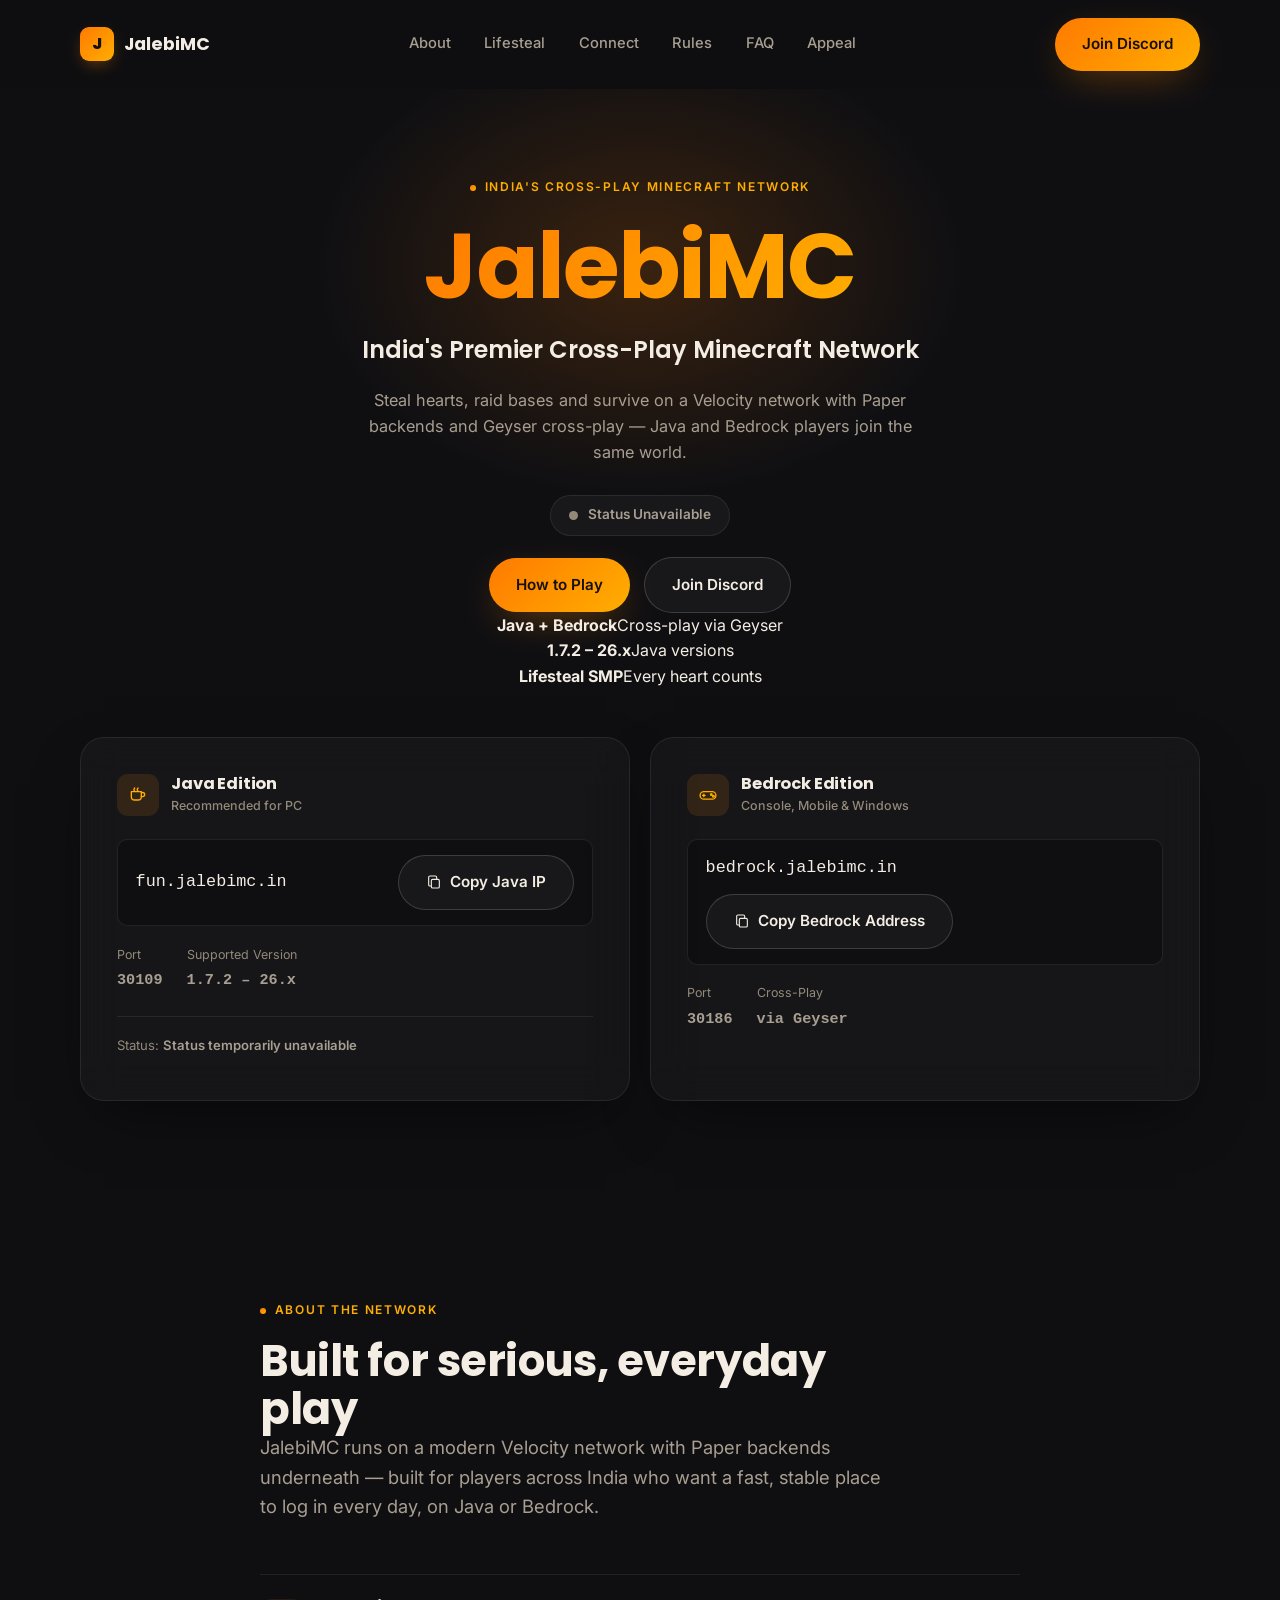
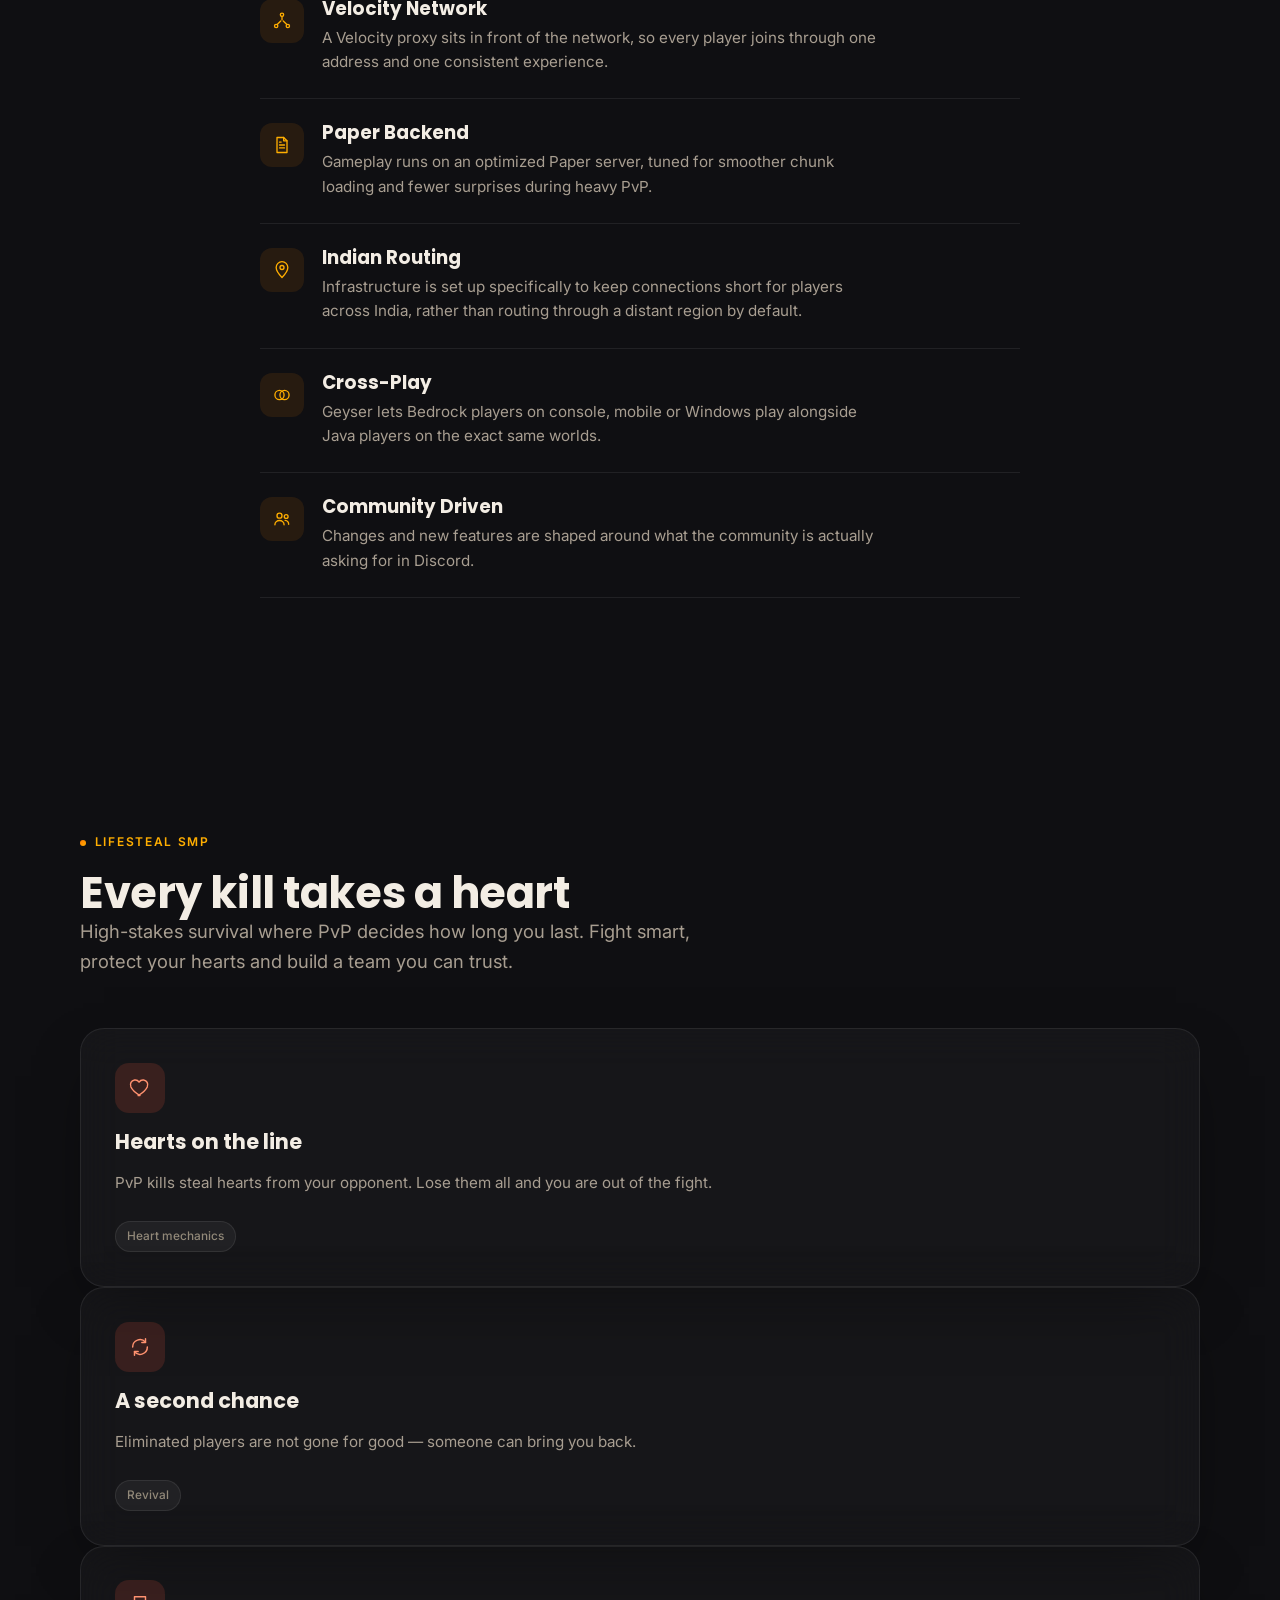
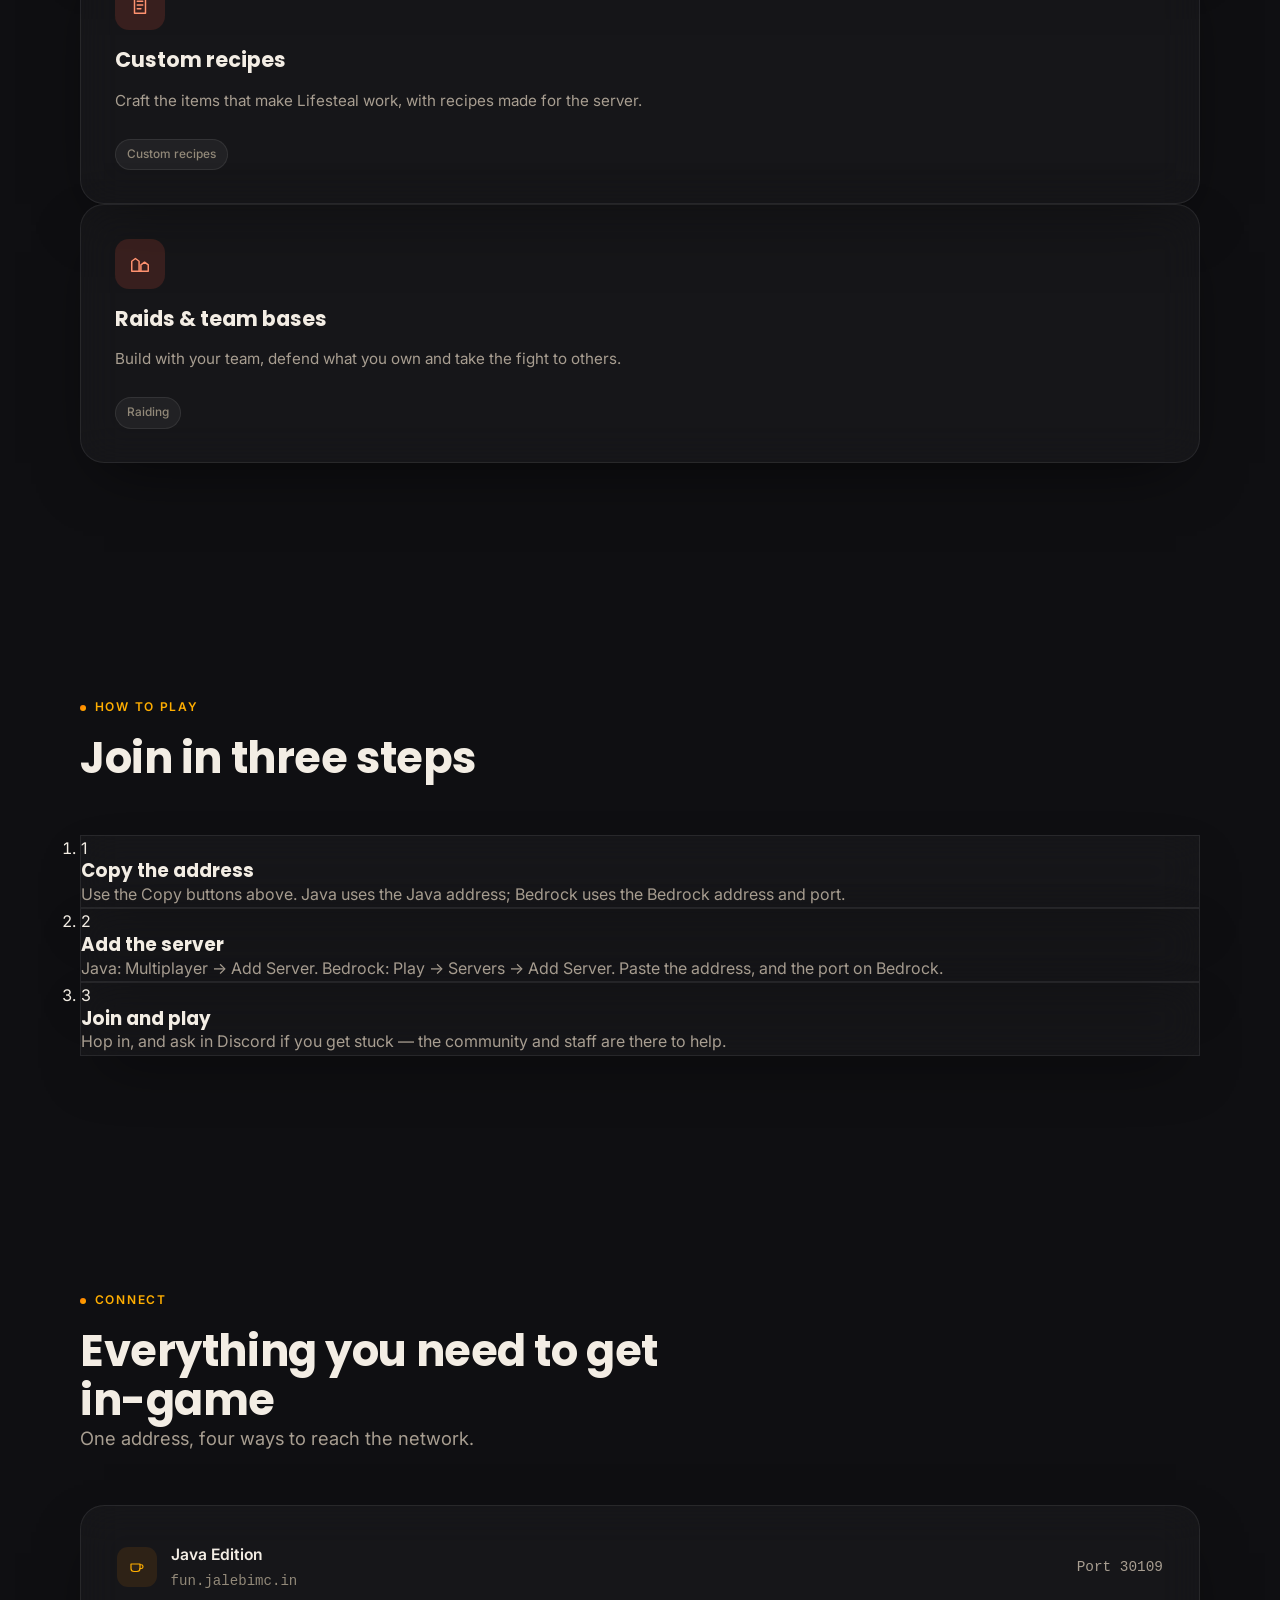
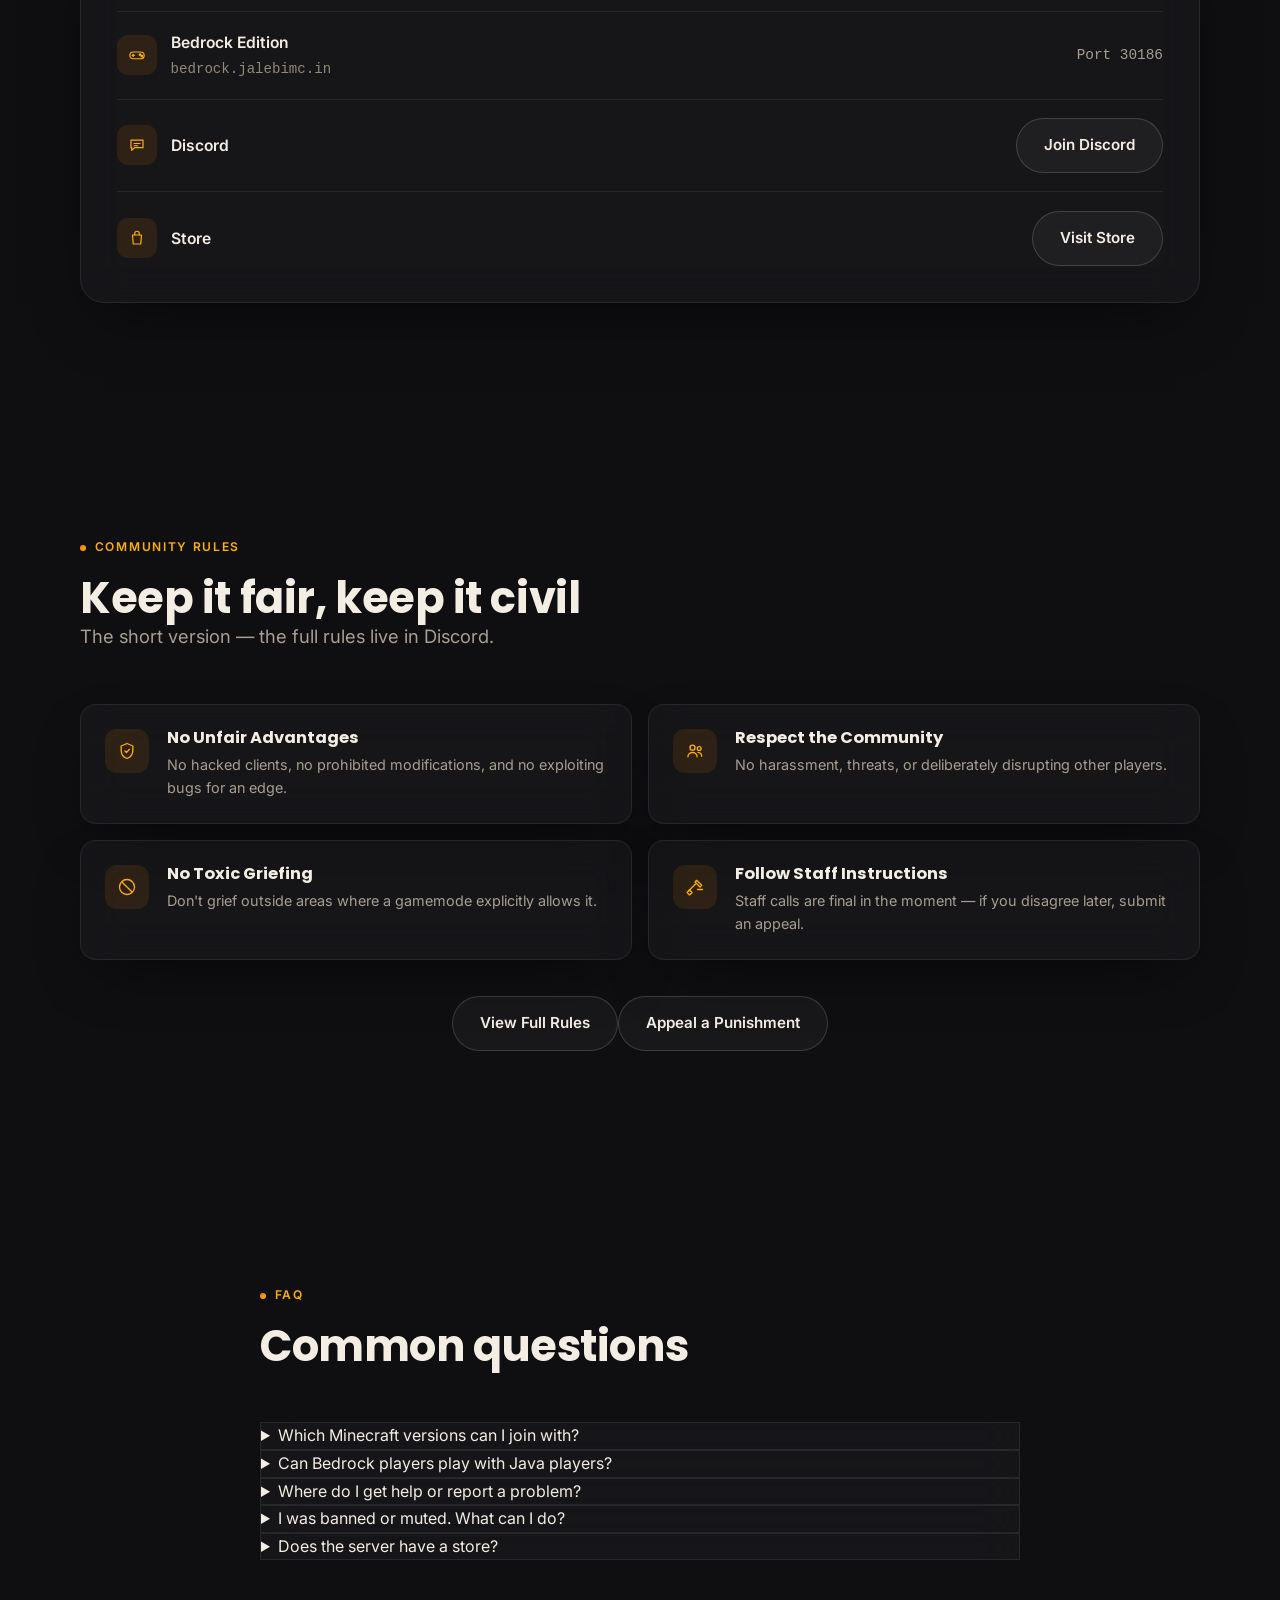
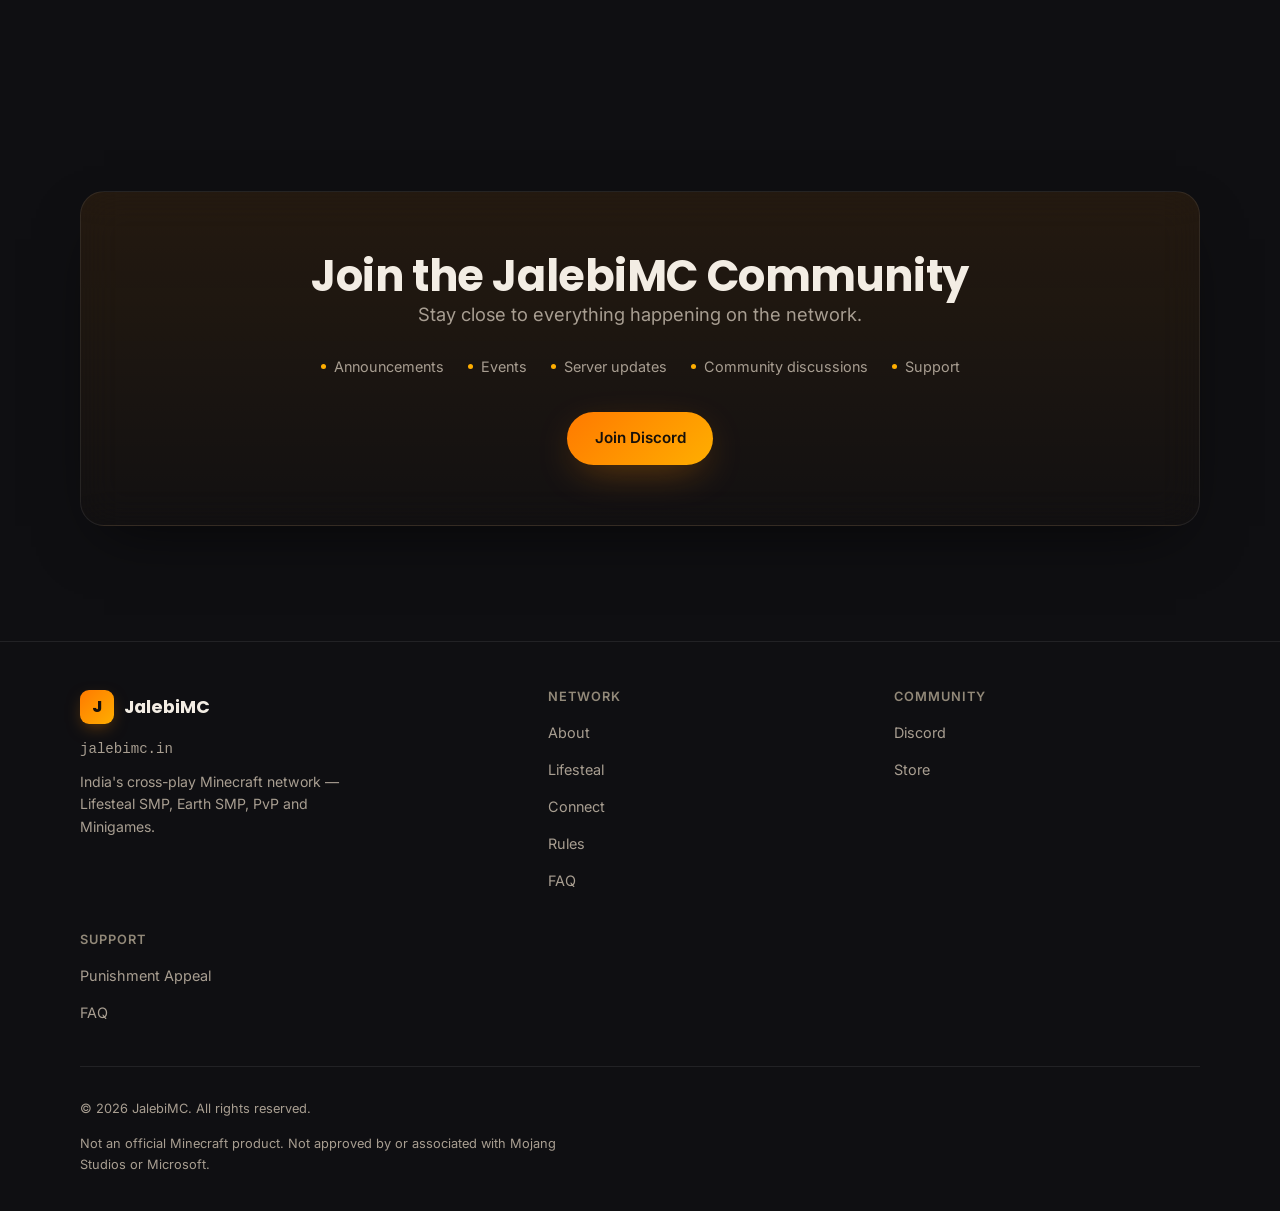
==== commit c994c8a7: "Add files via upload" ====
--- a/index.html
+++ b/index.html
@@ -3,21 +3,21 @@
 <head>
 <meta charset="UTF-8">
 <meta name="viewport" content="width=device-width, initial-scale=1.0">
-<title>JalebiMC — India's Premier Cross-Play Minecraft Network</title>
-<meta name="description" content="JalebiMC is an Indian Minecraft network featuring Lifesteal SMP, Earth SMP, PvP and Minigames with Java and Bedrock cross-play.">
+<title>JalebiMC — India's Lifesteal Minecraft Server (Java & Bedrock)</title>
+<meta name="description" content="JalebiMC is an Indian Minecraft network featuring a Lifesteal SMP with Java and Bedrock cross-play.">
 <meta name="theme-color" content="#ff8a00">
 <meta name="color-scheme" content="dark">
 <link rel="canonical" href="https://jalebimc.in/">
 
 <meta property="og:type" content="website">
 <meta property="og:site_name" content="JalebiMC">
-<meta property="og:title" content="JalebiMC — India's Premier Cross-Play Minecraft Network">
-<meta property="og:description" content="Lifesteal SMP, Earth SMP, PvP and Minigames — Java and Bedrock cross-play, built for players across India.">
+<meta property="og:title" content="JalebiMC — India's Lifesteal Minecraft Server (Java & Bedrock)">
+<meta property="og:description" content="Lifesteal SMP for players across India — Java and Bedrock cross-play.">
 <meta property="og:url" content="https://jalebimc.in/">
 <meta property="og:locale" content="en_IN">
 <meta name="twitter:card" content="summary">
-<meta name="twitter:title" content="JalebiMC — India's Premier Cross-Play Minecraft Network">
-<meta name="twitter:description" content="Lifesteal SMP, Earth SMP, PvP and Minigames — Java and Bedrock cross-play, built for players across India.">
+<meta name="twitter:title" content="JalebiMC — India's Lifesteal Minecraft Server (Java & Bedrock)">
+<meta name="twitter:description" content="Lifesteal SMP for players across India — Java and Bedrock cross-play.">
 
 <link rel="icon" href="assets/icons/favicon.svg" type="image/svg+xml">
 
@@ -50,11 +50,13 @@
     </a>
 
     <nav class="nav-links" aria-label="Primary">
-      <a href="#about">About</a>
-      <a href="#modes">Modes</a>
-      <a href="#connect">Connect</a>
-      <a href="#rules">Rules</a>
-    </nav>
+<a href="#about">About</a>
+<a href="#lifesteal">Lifesteal</a>
+<a href="#connect">Connect</a>
+<a href="#rules">Rules</a>
+<a href="#faq">FAQ</a>
+<a href="/appeal/">Appeal</a>
+</nav>
 
     <div class="nav-actions">
       <a class="btn btn-primary nav-cta" href="https://dsc.gg/jalebimc" data-config-href="links.discord" target="_blank" rel="noopener noreferrer">Join Discord</a>
@@ -67,21 +69,23 @@
 </header>
 
 <nav class="mobile-menu" id="mobileMenu" aria-label="Mobile">
-  <a href="#about">About</a>
-  <a href="#modes">Modes</a>
-  <a href="#connect">Connect</a>
-  <a href="#rules">Rules</a>
-  <a class="btn btn-primary" href="https://dsc.gg/jalebimc" data-config-href="links.discord" target="_blank" rel="noopener noreferrer">Join Discord</a>
+<a href="#about">About</a>
+<a href="#lifesteal">Lifesteal</a>
+<a href="#connect">Connect</a>
+<a href="#rules">Rules</a>
+<a href="#faq">FAQ</a>
+<a href="/appeal/">Appeal</a>
+<a class="btn btn-primary" href="https://dsc.gg/jalebimc" data-config-href="links.discord" target="_blank" rel="noopener noreferrer">Join Discord</a>
 </nav>
 
 <main id="main" tabindex="-1">
 
   <section class="hero" id="top">
     <div class="container hero-inner">
-      <span class="eyebrow" data-config-text="site.eyebrow">India's Cross-Play Minecraft Network</span>
+      <span class="eyebrow" data-config-text="site.eyebrow">India's Lifesteal Minecraft Server</span>
       <h1 class="gradient-text" data-config-text="site.name">JalebiMC</h1>
-      <p class="tagline" data-config-text="site.tagline">India's Premier Cross-Play Minecraft Network</p>
-      <p class="hero-support">Lifesteal SMP, Earth SMP, PvP and Minigames — running on a Velocity network with Paper backends and Geyser cross-play, so Java and Bedrock players connect through the same address.</p>
+      <p class="tagline" data-config-text="site.tagline">Lifesteal SMP. Java & Bedrock. Built for India.</p>
+      <p class="hero-support">Steal hearts, raid bases and survive on a Velocity network with Paper backends and Geyser cross-play — Java and Bedrock players join the same world.</p>
 
       <div class="hero-actions">
         <span class="status-pill" id="networkStatusPill" data-state="unavailable" role="status">
@@ -91,10 +95,16 @@
       </div>
 
       <div class="hero-actions ctas">
-        <a class="btn btn-primary" href="#connect">How to Connect</a>
+        <a class="btn btn-primary" href="#how-to-play">How to Play</a>
         <a class="btn btn-secondary" href="https://dsc.gg/jalebimc" data-config-href="links.discord" target="_blank" rel="noopener noreferrer">Join Discord</a>
       </div>
-    </div>
+    
+<ul class="hero-stats" aria-label="Server highlights">
+<li><strong>Java + Bedrock</strong><span>Cross-play via Geyser</span></li>
+<li><strong data-server-version="java">1.7.2 – 26.x</strong><span>Java versions</span></li>
+<li><strong>Lifesteal SMP</strong><span>Every heart counts</span></li>
+</ul>
+</div>
   </section>
 
   <section class="connect-cards-section reveal" aria-label="Server addresses">
@@ -135,7 +145,7 @@
           </div>
 
           <div class="ip-meta">
-            <div class="ip-meta-item">Port<strong data-server-port="java">30129</strong></div>
+            <div class="ip-meta-item">Port<strong data-server-port="java">30109</strong></div>
             <div class="ip-meta-item">Supported Version<strong data-server-version="java">1.7.2 – 26.x</strong></div>
           </div>
 
@@ -185,7 +195,7 @@
           </div>
 
           <div class="ip-meta">
-            <div class="ip-meta-item">Port<strong data-server-port="bedrock">30156</strong></div>
+            <div class="ip-meta-item">Port<strong data-server-port="bedrock">30186</strong></div>
             <div class="ip-meta-item">Cross-Play<strong>via Geyser</strong></div>
           </div>
         </article>
@@ -213,7 +223,7 @@
             </span>
             <div>
               <h3>Velocity Network</h3>
-              <p>A Velocity proxy sits in front of every gamemode, so Lifesteal, Earth SMP and PvP all live under one address and one player experience.</p>
+              <p>A Velocity proxy sits in front of the network, so every player joins through one address and one consistent experience.</p>
             </div>
           </div>
 
@@ -225,7 +235,7 @@
             </span>
             <div>
               <h3>Paper Backend</h3>
-              <p>Each gamemode runs on an optimized Paper server, tuned for smoother chunk loading and fewer surprises during heavy PvP.</p>
+              <p>Gameplay runs on an optimized Paper server, tuned for smoother chunk loading and fewer surprises during heavy PvP.</p>
             </div>
           </div>
 
@@ -262,7 +272,7 @@
             </span>
             <div>
               <h3>Community Driven</h3>
-              <p>Gamemode changes and new features are shaped around what the community is actually asking for in Discord.</p>
+              <p>Changes and new features are shaped around what the community is actually asking for in Discord.</p>
             </div>
           </div>
         </div>
@@ -270,68 +280,57 @@
     </div>
   </section>
 
-  <section class="section" id="modes">
-    <div class="container">
-      <div class="section-head center">
-        <span class="eyebrow">Featured gamemodes</span>
-        <h2>Three ways to play, one network to join</h2>
-      </div>
-
-      <div class="mode-grid">
-        <article class="mode-card mode-card--lifesteal glass reveal">
-          <span class="mode-card-icon" aria-hidden="true">
-            <svg viewBox="0 0 24 24" fill="none" stroke="currentColor" stroke-width="1.6" stroke-linecap="round" stroke-linejoin="round" width="22" height="22">
-              <path d="M12 20.2s-7.8-4.6-9.9-9.3C.6 7.3 2.5 3.8 6 3.3c2-.3 3.9.6 5 2.2 1.1-1.6 3-2.5 5-2.2 3.5.5 5.4 4 3.9 7.6-2.1 4.7-9.9 9.3-9.9 9.3Z"/>
-            </svg>
-          </span>
-          <h3>Lifesteal SMP</h3>
-          <p class="mode-desc">High-stakes survival where PvP kills steal hearts from the opponent — lose them all and you're out, unless someone brings you back.</p>
-          <div class="mode-tags">
-            <span class="mode-tag">Heart Mechanics</span>
-            <span class="mode-tag">Custom Recipes</span>
-            <span class="mode-tag">Raiding</span>
-            <span class="mode-tag">Team Bases</span>
-          </div>
-        </article>
-
-        <article class="mode-card mode-card--earth glass reveal">
-          <span class="mode-card-icon" aria-hidden="true">
-            <svg viewBox="0 0 24 24" fill="none" stroke="currentColor" stroke-width="1.6" stroke-linecap="round" width="22" height="22">
-              <circle cx="12" cy="12" r="9"/>
-              <path d="M3 12h18M12 3c2.8 2.4 4.4 5.6 4.4 9s-1.6 6.6-4.4 9c-2.8-2.4-4.4-5.6-4.4-9S9.2 5.4 12 3Z"/>
-            </svg>
-          </span>
-          <h3>Earth SMP</h3>
-          <p class="mode-desc">A geopolitical survival map built on a 1:500 scale recreation of Earth — claim territory, found a nation, and build an economy around it.</p>
-          <div class="mode-tags">
-            <span class="mode-tag">Towns &amp; Nations</span>
-            <span class="mode-tag">Claims</span>
-            <span class="mode-tag">Trade Routes</span>
-            <span class="mode-tag">Diplomacy</span>
-          </div>
-        </article>
-
-        <article class="mode-card mode-card--pvp glass reveal">
-          <span class="mode-card-icon" aria-hidden="true">
-            <svg viewBox="0 0 24 24" fill="none" stroke="currentColor" stroke-width="1.7" stroke-linecap="round" width="22" height="22">
-              <path d="M4 4l16 16"/><path d="M20 4 4 20"/>
-              <path d="M7 7l-2-2M17 7l2-2M7 17l-2 2M17 17l2 2"/>
-            </svg>
-          </span>
-          <h3>PvP &amp; Minigames</h3>
-          <p class="mode-desc">Fast, competitive gameplay across dedicated sub-servers for when you want a match, not a build project.</p>
-          <div class="mode-tags">
-            <span class="mode-tag">Duels</span>
-            <span class="mode-tag">Kit PvP</span>
-            <span class="mode-tag">Crystal PvP</span>
-            <span class="mode-tag">Minigames</span>
-          </div>
-        </article>
-      </div>
-    </div>
-  </section>
-
-  <section class="section" id="connect">
+  <section class="section" id="lifesteal">
+<div class="container">
+<div class="section-head">
+<span class="eyebrow">Lifesteal SMP</span>
+<h2>Every kill takes a heart</h2>
+<p class="lede">High-stakes survival where PvP decides how long you last. Fight smart, protect your hearts and build a team you can trust.</p>
+</div>
+<div class="mech-grid">
+<article class="mode-card mode-card--lifesteal glass reveal">
+<span class="mode-card-icon" aria-hidden="true"><svg viewBox="0 0 24 24" fill="none" stroke="currentColor" stroke-width="1.6" stroke-linecap="round" stroke-linejoin="round" width="22" height="22"><path d="M12 20.2s-7.8-4.6-9.9-9.3C.6 7.3 2.5 3.8 6 3.3c2-.3 3.9.6 5 2.2 1.1-1.6 3-2.5 5-2.2 3.5.5 5.4 4 3.9 7.6-2.1 4.7-9.9 9.3-9.9 9.3Z"/></svg></span>
+<h3>Hearts on the line</h3>
+<p class="mode-desc">PvP kills steal hearts from your opponent. Lose them all and you are out of the fight.</p>
+<div class="mode-tags"><span class="mode-tag">Heart mechanics</span></div>
+</article>
+<article class="mode-card mode-card--lifesteal glass reveal">
+<span class="mode-card-icon" aria-hidden="true"><svg viewBox="0 0 24 24" fill="none" stroke="currentColor" stroke-width="1.6" stroke-linecap="round" stroke-linejoin="round" width="22" height="22"><path d="M4 12a8 8 0 0 1 14-5.3M20 12a8 8 0 0 1-14 5.3"/><path d="M18 3v4h-4M6 21v-4h4"/></svg></span>
+<h3>A second chance</h3>
+<p class="mode-desc">Eliminated players are not gone for good — someone can bring you back.</p>
+<div class="mode-tags"><span class="mode-tag">Revival</span></div>
+</article>
+<article class="mode-card mode-card--lifesteal glass reveal">
+<span class="mode-card-icon" aria-hidden="true"><svg viewBox="0 0 24 24" fill="none" stroke="currentColor" stroke-width="1.6" stroke-linecap="round" stroke-linejoin="round" width="22" height="22"><path d="M6 3h12v18H6Z"/><path d="M9 8h6M9 12h6M9 16h4"/></svg></span>
+<h3>Custom recipes</h3>
+<p class="mode-desc">Craft the items that make Lifesteal work, with recipes made for the server.</p>
+<div class="mode-tags"><span class="mode-tag">Custom recipes</span></div>
+</article>
+<article class="mode-card mode-card--lifesteal glass reveal">
+<span class="mode-card-icon" aria-hidden="true"><svg viewBox="0 0 24 24" fill="none" stroke="currentColor" stroke-width="1.6" stroke-linecap="round" stroke-linejoin="round" width="22" height="22"><path d="M3 20V9l4-3 4 3v11M13 20v-7l4-3 4 3v7M3 20h18"/></svg></span>
+<h3>Raids & team bases</h3>
+<p class="mode-desc">Build with your team, defend what you own and take the fight to others.</p>
+<div class="mode-tags"><span class="mode-tag">Raiding</span></div>
+</article>
+</div>
+</div>
+</section>
+
+<section class="section" id="how-to-play">
+<div class="container">
+<div class="section-head">
+<span class="eyebrow">How to play</span>
+<h2>Join in three steps</h2>
+</div>
+<ol class="steps">
+<li class="step glass reveal"><span class="step-num" aria-hidden="true">1</span><div><h3>Copy the address</h3><p>Use the Copy buttons above. Java uses the Java address; Bedrock uses the Bedrock address and port.</p></div></li>
+<li class="step glass reveal"><span class="step-num" aria-hidden="true">2</span><div><h3>Add the server</h3><p>Java: Multiplayer → Add Server. Bedrock: Play → Servers → Add Server. Paste the address, and the port on Bedrock.</p></div></li>
+<li class="step glass reveal"><span class="step-num" aria-hidden="true">3</span><div><h3>Join and play</h3><p>Hop in, and ask in Discord if you get stuck — the community and staff are there to help.</p></div></li>
+</ol>
+</div>
+</section>
+
+<section class="section" id="connect">
     <div class="container">
       <div class="section-head">
         <span class="eyebrow">Connect</span>
@@ -352,7 +351,7 @@
               <div class="connect-item-value" data-server-host="java">fun.jalebimc.in</div>
             </div>
           </div>
-          <span class="connect-item-action">Port <span data-server-port="java">30129</span></span>
+          <span class="connect-item-action">Port <span data-server-port="java">30109</span></span>
         </div>
 
         <div class="connect-item">
@@ -367,7 +366,7 @@
               <div class="connect-item-value" data-server-host="bedrock">bedrock.jalebimc.in</div>
             </div>
           </div>
-          <span class="connect-item-action">Port <span data-server-port="bedrock">30156</span></span>
+          <span class="connect-item-action">Port <span data-server-port="bedrock">30186</span></span>
         </div>
 
         <div class="connect-item">
@@ -450,18 +449,37 @@
           </span>
           <div>
             <h3>Follow Staff Instructions</h3>
-            <p>Staff calls are final in the moment — appeal in Discord if you disagree.</p>
+            <p>Staff calls are final in the moment — if you disagree later, submit an appeal.</p>
           </div>
         </div>
       </div>
 
       <div class="rules-footer">
-        <a class="btn btn-secondary" href="https://dsc.gg/jalebimc" data-config-href="links.discord" target="_blank" rel="noopener noreferrer">View Full Rules</a>
-      </div>
+<a class="btn btn-secondary" href="https://dsc.gg/jalebimc" data-config-href="links.discord" target="_blank" rel="noopener noreferrer">View Full Rules</a>
+<a class="btn btn-secondary" href="/appeal/">Appeal a Punishment</a>
+</div>
     </div>
   </section>
 
-  <section class="section">
+  <section class="section" id="faq">
+<div class="container">
+<div class="container-narrow">
+<div class="section-head">
+<span class="eyebrow">FAQ</span>
+<h2>Common questions</h2>
+</div>
+<div class="faq-list">
+<details class="faq-item glass"><summary>Which Minecraft versions can I join with?</summary><p>Java Edition supports <span data-server-version="java">1.7.2 – 26.x</span>. Bedrock players connect through Geyser.</p></details>
+<details class="faq-item glass"><summary>Can Bedrock players play with Java players?</summary><p>Yes. Bedrock players on mobile, console or Windows join the same worlds using the Bedrock address and port shown above.</p></details>
+<details class="faq-item glass"><summary>Where do I get help or report a problem?</summary><p>Join our Discord. Staff and the community can help with questions, bugs and reports.</p></details>
+<details class="faq-item glass"><summary>I was banned or muted. What can I do?</summary><p>If you believe it was a mistake, submit a request on the <a href="/appeal/">appeal page</a>. Staff review submissions, but a review does not guarantee a change.</p></details>
+<details class="faq-item glass"><summary>Does the server have a store?</summary><p>Yes — visit <a href="https://store.jalebimc.in" data-config-href="links.store" target="_blank" rel="noopener noreferrer">store.jalebimc.in</a>.</p></details>
+</div>
+</div>
+</div>
+</section>
+
+<section class="section">
     <div class="container">
       <div class="cta-panel glass reveal">
         <h2>Join the JalebiMC Community</h2>
@@ -489,16 +507,17 @@
           <span data-config-text="site.name">JalebiMC</span>
         </a>
         <p class="footer-domain" data-config-text="site.domain">jalebimc.in</p>
-        <p data-config-text="site.footerBlurb">India's cross-play Minecraft network — Lifesteal SMP, Earth SMP, PvP and Minigames.</p>
+        <p data-config-text="site.footerBlurb">India's cross-play Lifesteal Minecraft server for Java and Bedrock players.</p>
       </div>
 
       <div class="footer-links">
         <h3>Network</h3>
         <ul>
           <li><a href="#about">About</a></li>
-          <li><a href="#modes">Gamemodes</a></li>
+          <li><a href="#lifesteal">Lifesteal</a></li>
           <li><a href="#connect">Connect</a></li>
           <li><a href="#rules">Rules</a></li>
+<li><a href="#faq">FAQ</a></li>
         </ul>
       </div>
 
@@ -509,7 +528,14 @@
           <li><a href="https://store.jalebimc.in" data-config-href="links.store" target="_blank" rel="noopener noreferrer">Store</a></li>
         </ul>
       </div>
-    </div>
+    <div class="footer-links">
+<h3>Support</h3>
+<ul>
+<li><a href="/appeal/">Punishment Appeal</a></li>
+<li><a href="#faq">FAQ</a></li>
+</ul>
+</div>
+</div>
 
     <div class="footer-bottom">
       <p>© <span data-config-text="site.year">2026</span> <span data-config-text="site.name">JalebiMC</span>. All rights reserved.</p>
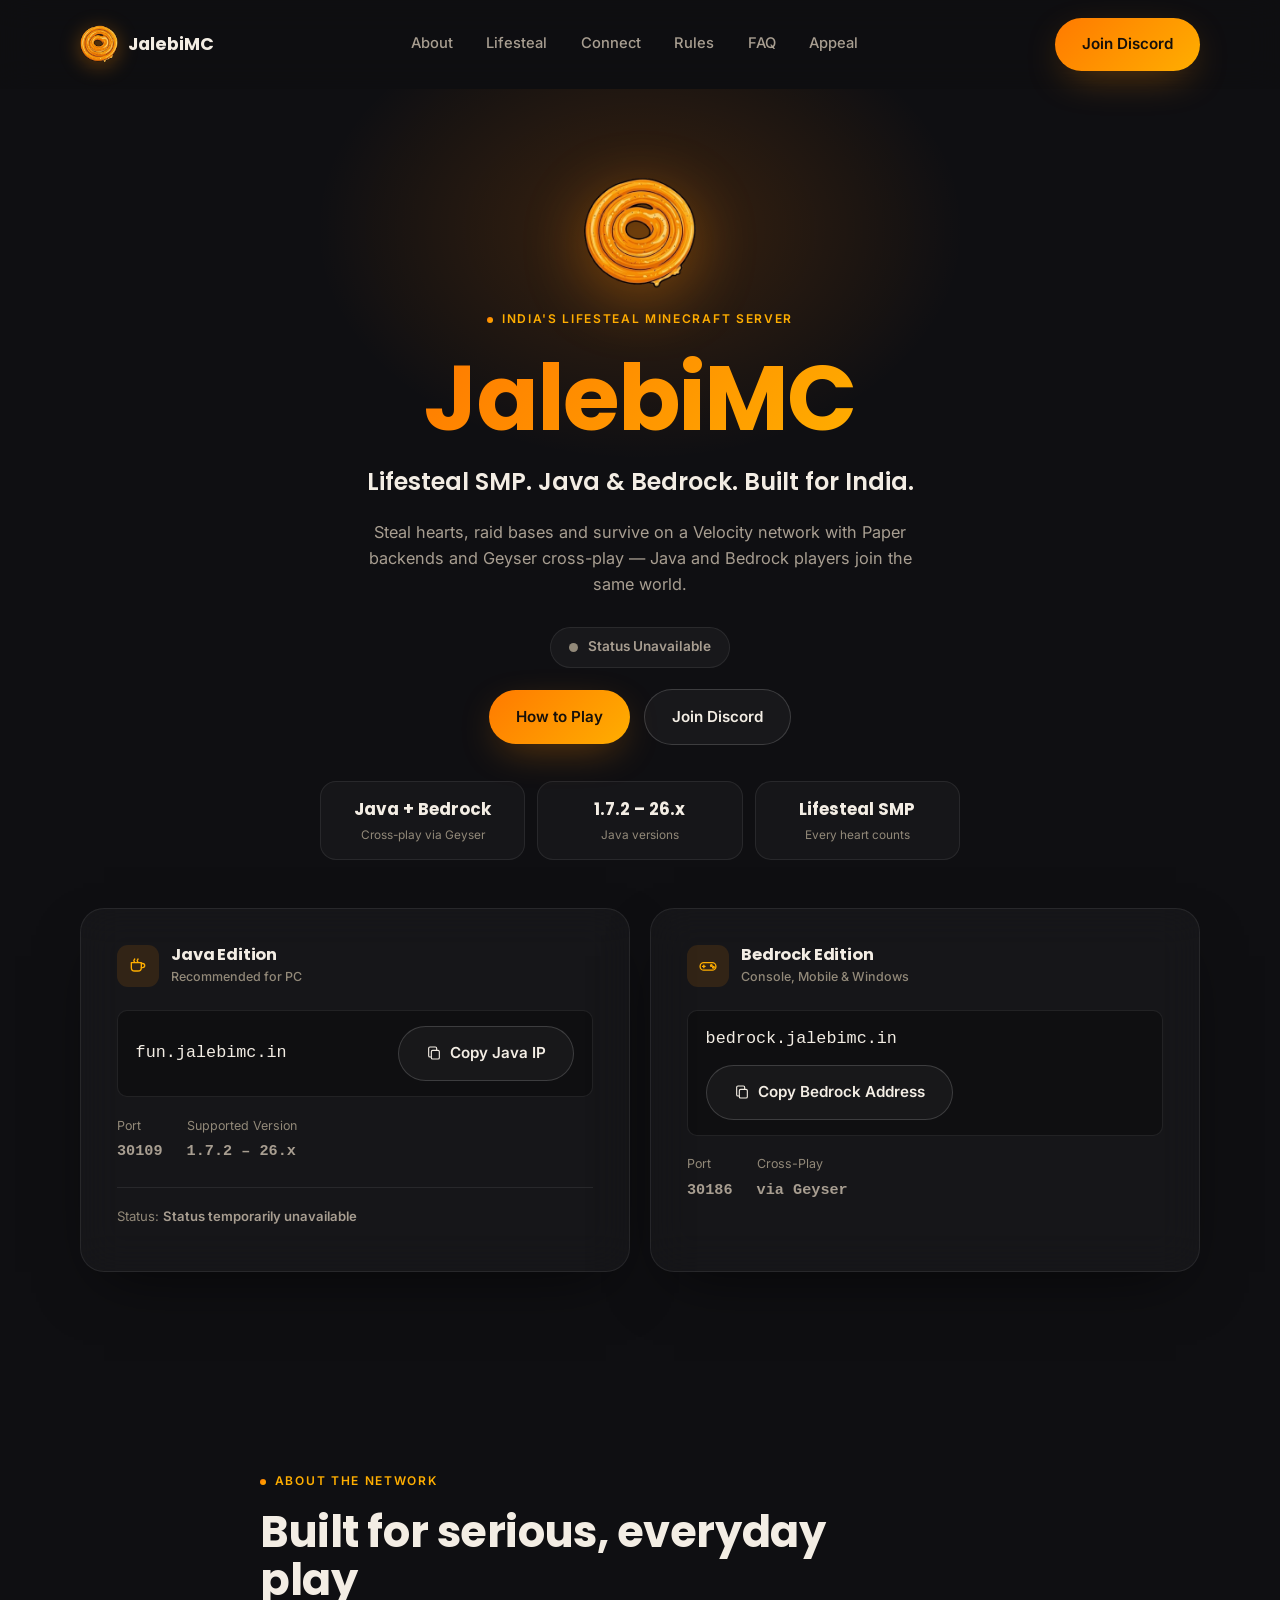
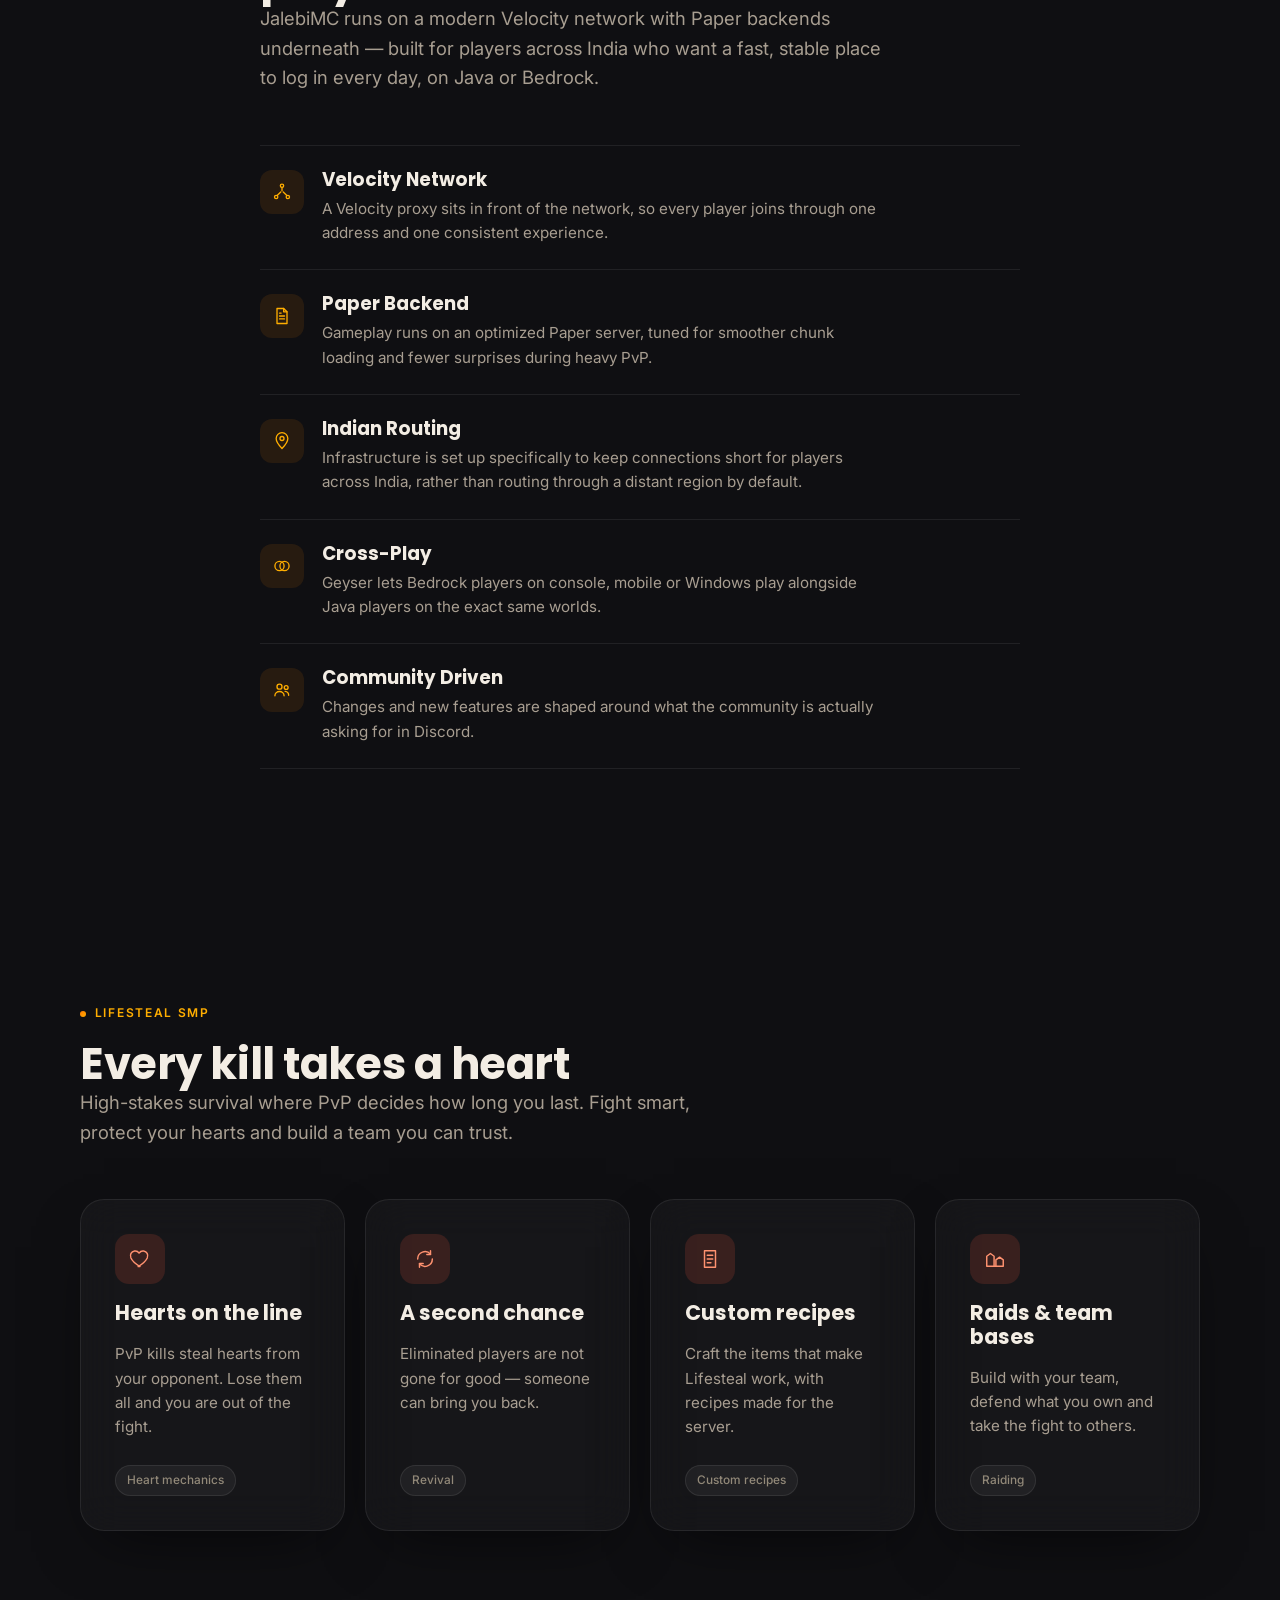
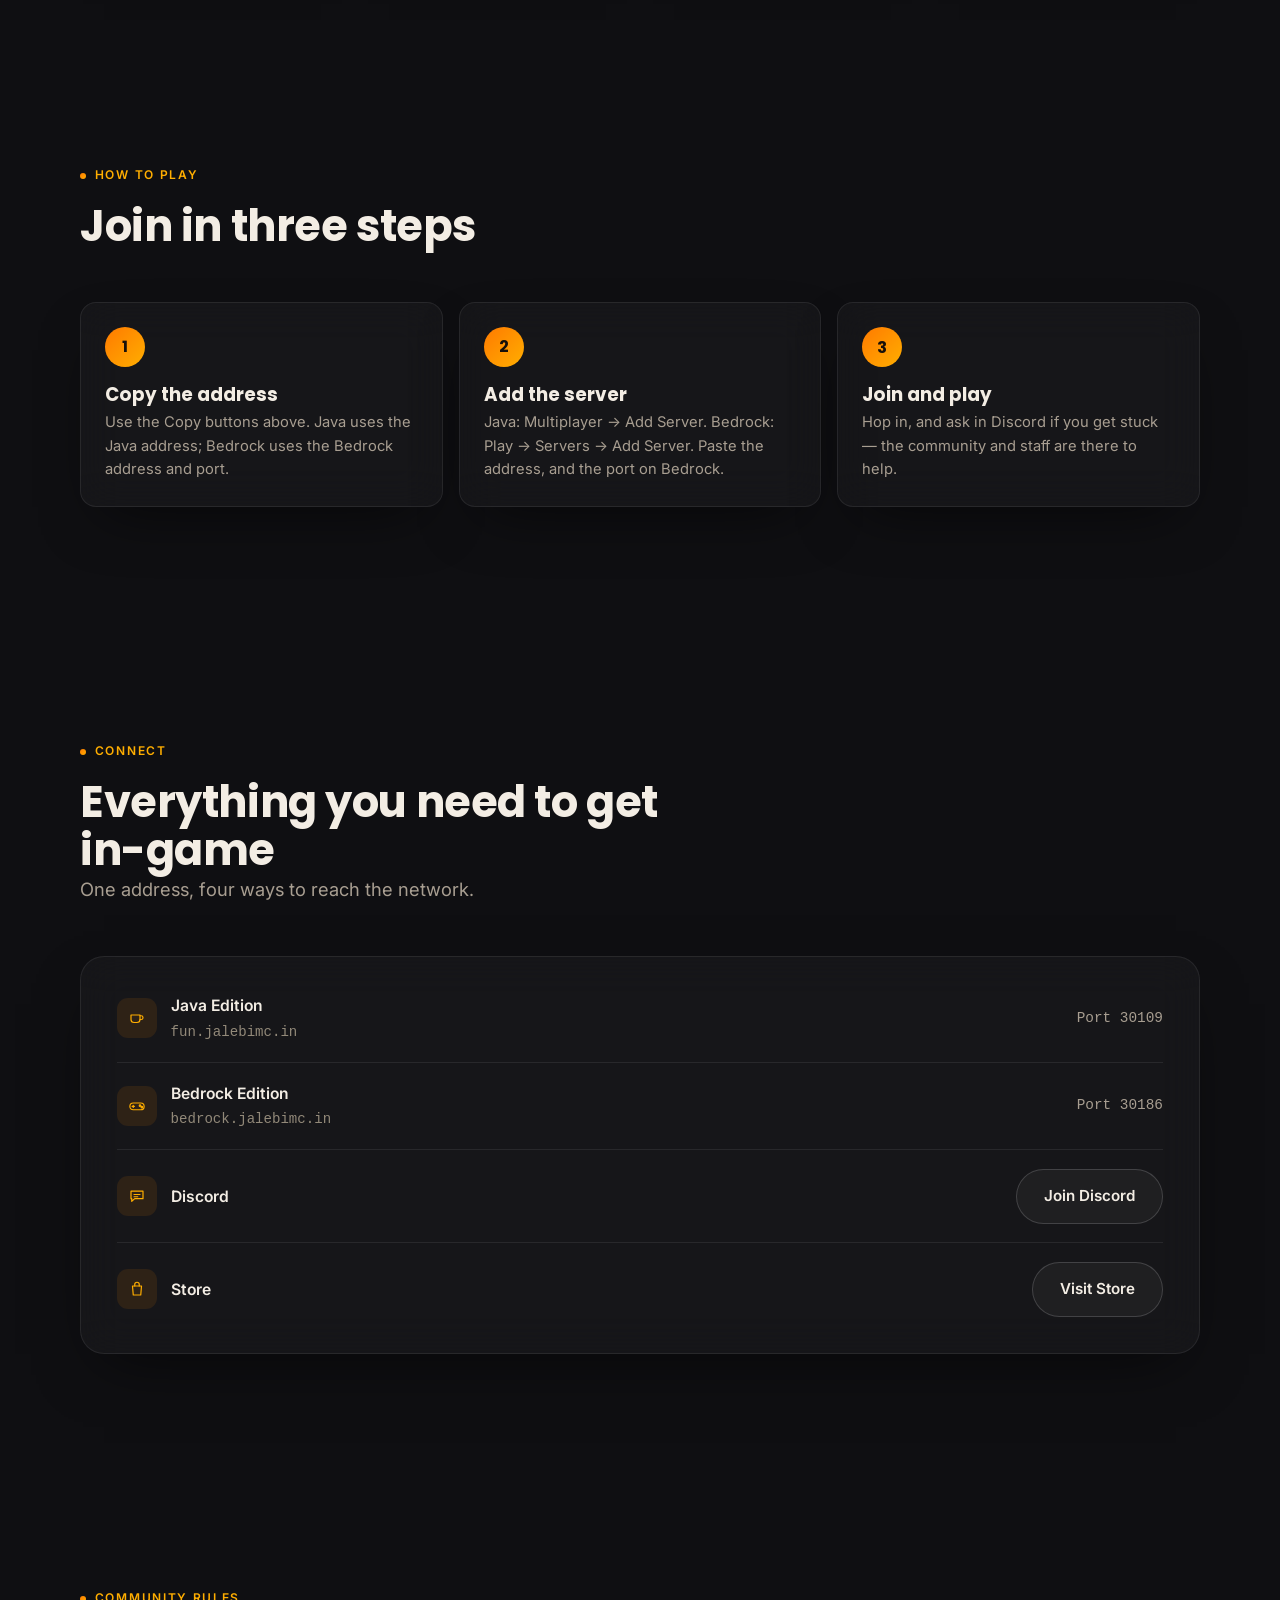
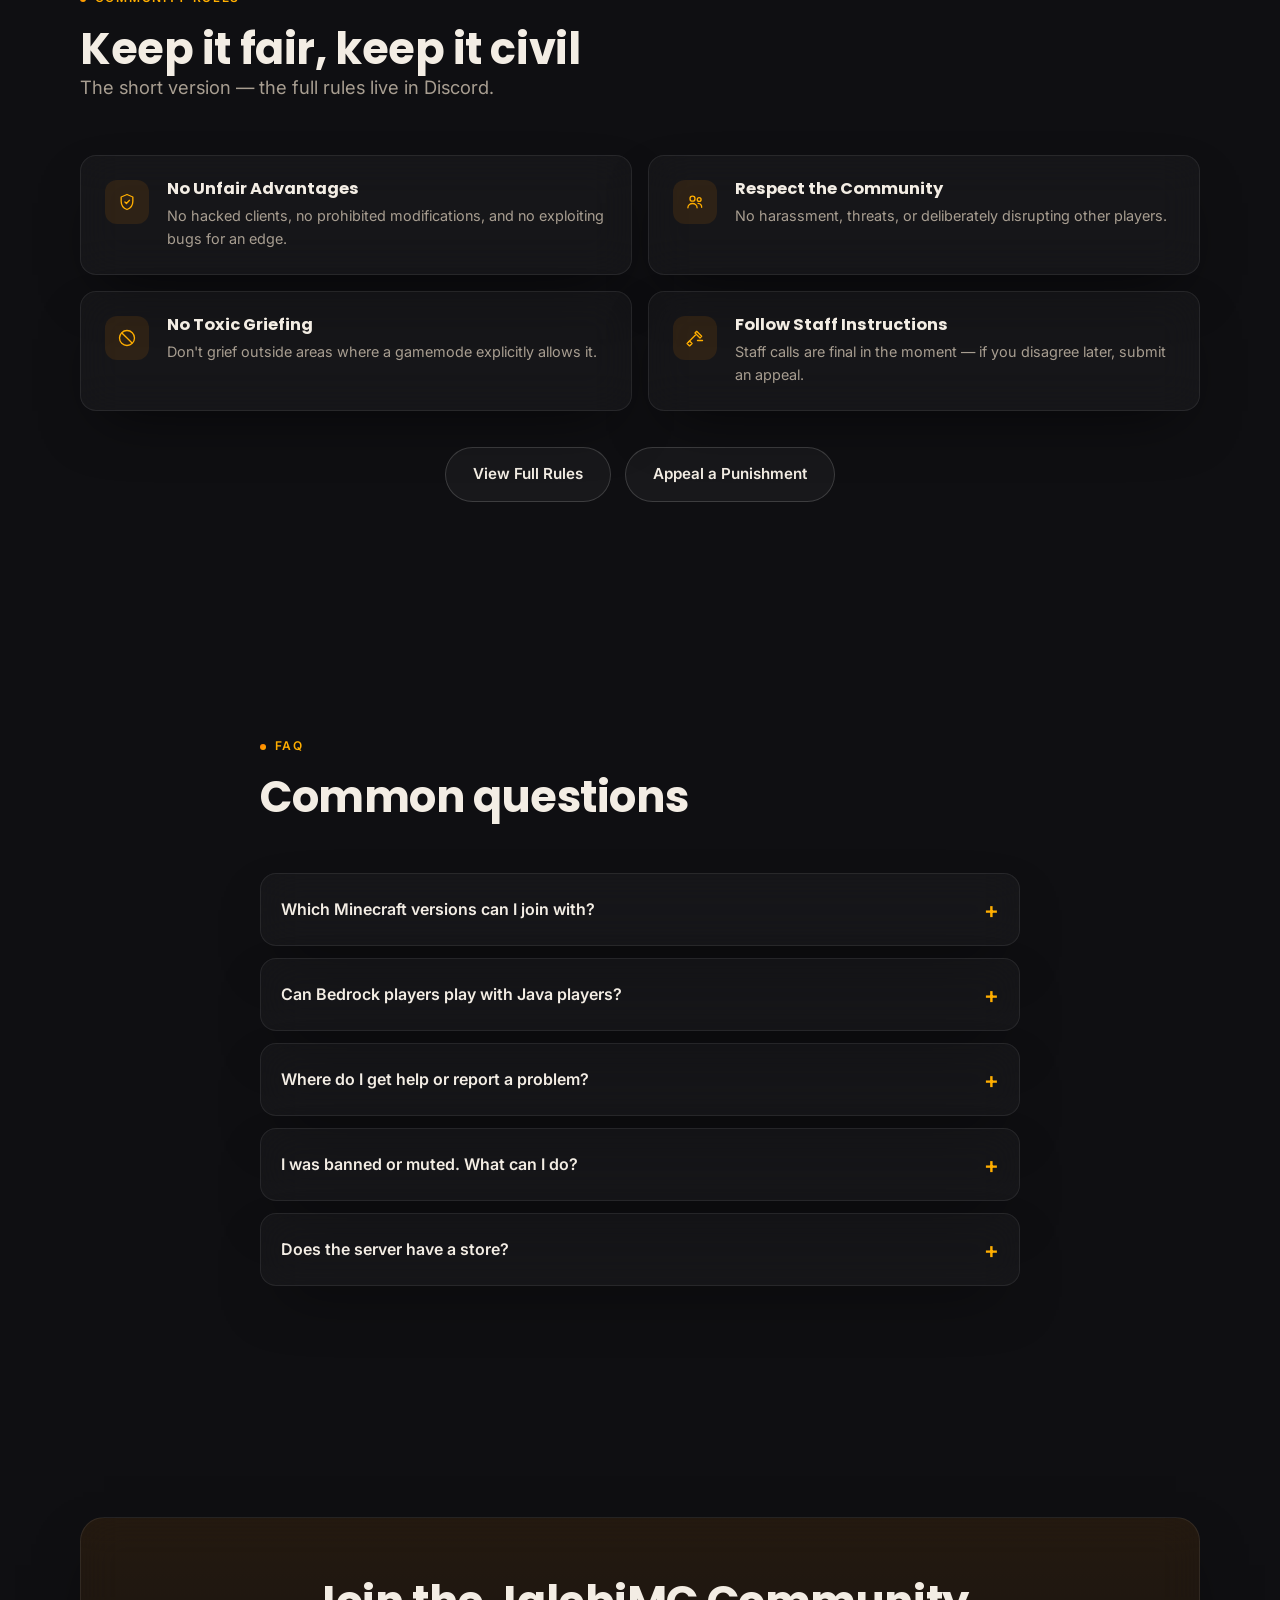
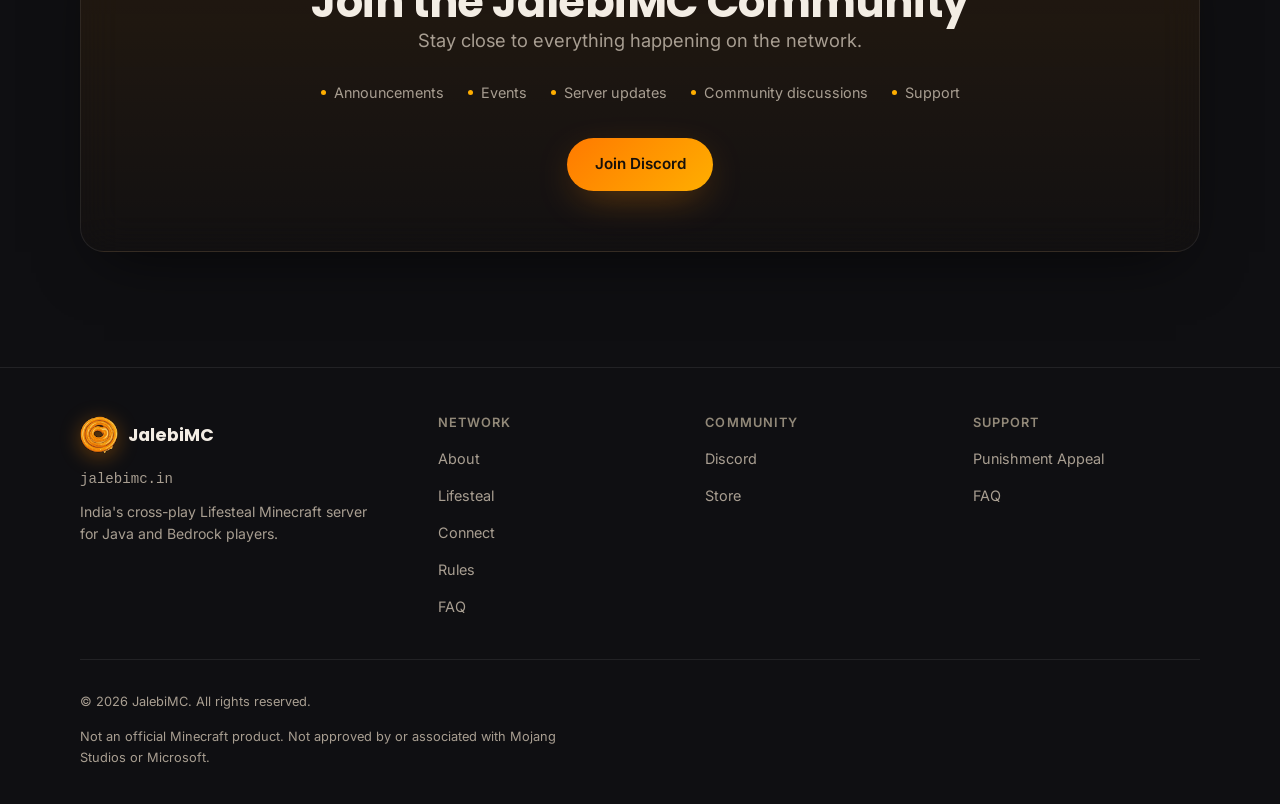
==== commit 6bed34a5: "Lifesteal redesign, appeal page, logo" ====
--- a/index.html
+++ b/index.html
@@ -15,12 +15,16 @@
 <meta property="og:description" content="Lifesteal SMP for players across India — Java and Bedrock cross-play.">
 <meta property="og:url" content="https://jalebimc.in/">
 <meta property="og:locale" content="en_IN">
-<meta name="twitter:card" content="summary">
 <meta name="twitter:title" content="JalebiMC — India's Lifesteal Minecraft Server (Java & Bedrock)">
 <meta name="twitter:description" content="Lifesteal SMP for players across India — Java and Bedrock cross-play.">
 
 <link rel="icon" href="assets/icons/favicon.svg" type="image/svg+xml">
-
+<link rel="icon" href="/assets/icons/favicon.png" type="image/png" sizes="64x64">
+<link rel="apple-touch-icon" href="/assets/images/logo/jalebi-mark.png">
+
+<meta property="og:image" content="https://jalebimc.in/assets/images/og-image.png">
+<meta name="twitter:card" content="summary_large_image">
+<meta name="twitter:image" content="https://jalebimc.in/assets/images/og-image.png">
 <link rel="preconnect" href="https://fonts.googleapis.com">
 <link rel="preconnect" href="https://fonts.gstatic.com" crossorigin>
 <link href="https://fonts.googleapis.com/css2?family=Inter:wght@400;500;600;700&family=Poppins:wght@600;700;800&display=swap" rel="stylesheet">
@@ -45,7 +49,7 @@
 <header class="site-header" id="siteHeader">
   <div class="container nav-row">
     <a href="#top" class="brand" aria-label="JalebiMC home">
-      <span class="brand-mark" aria-hidden="true" data-config-text="site.shortMark">J</span>
+      <span class="brand-mark" aria-hidden="true"><img src="assets/images/logo/jalebi-mark.webp" alt="" width="34" height="34"></span>
       <span data-config-text="site.name">JalebiMC</span>
     </a>
 
@@ -82,7 +86,8 @@
 
   <section class="hero" id="top">
     <div class="container hero-inner">
-      <span class="eyebrow" data-config-text="site.eyebrow">India's Lifesteal Minecraft Server</span>
+      <img class="hero-logo" src="assets/images/logo/jalebi-mark.webp" alt="JalebiMC jalebi logo" width="112" height="112" fetchpriority="high">
+<span class="eyebrow" data-config-text="site.eyebrow">India's Lifesteal Minecraft Server</span>
       <h1 class="gradient-text" data-config-text="site.name">JalebiMC</h1>
       <p class="tagline" data-config-text="site.tagline">Lifesteal SMP. Java & Bedrock. Built for India.</p>
       <p class="hero-support">Steal hearts, raid bases and survive on a Velocity network with Paper backends and Geyser cross-play — Java and Bedrock players join the same world.</p>
@@ -503,7 +508,7 @@
     <div class="footer-grid">
       <div class="footer-brand">
         <a class="brand" href="#top" aria-label="JalebiMC home">
-          <span class="brand-mark" aria-hidden="true" data-config-text="site.shortMark">J</span>
+          <span class="brand-mark" aria-hidden="true"><img src="assets/images/logo/jalebi-mark.webp" alt="" width="34" height="34"></span>
           <span data-config-text="site.name">JalebiMC</span>
         </a>
         <p class="footer-domain" data-config-text="site.domain">jalebimc.in</p>
--- a/css/navigation.css
+++ b/css/navigation.css
@@ -21,13 +21,10 @@
 .nav-row { display: flex; align-items: center; justify-content: space-between; gap: 1rem; }
 .brand { display: flex; align-items: center; gap: 0.65rem; font-family: var(--font-display); font-weight: 700; font-size: 1.1rem; }
 .brand-mark {
-  width: 34px; height: 34px; border-radius: 9px;
-  background: var(--accent-gradient);
-  display: grid; place-items: center;
-  color: #16100a; font-weight: 800; font-size: 1rem;
-  box-shadow: 0 6px 18px -6px rgba(255,138,0,0.55);
-  flex-shrink: 0;
+  width: 38px; height: 38px; flex-shrink: 0; display: block;
+  filter: drop-shadow(0 4px 10px rgba(255,138,0,0.35));
 }
+.brand-mark img { width: 100%; height: 100%; object-fit: contain; display: block; }
 .nav-links { display: none; align-items: center; gap: 2.1rem; }
 .nav-links a {
   font-size: 0.92rem; font-weight: 500; color: var(--text-secondary);
--- a/css/sections.css
+++ b/css/sections.css
@@ -107,8 +107,6 @@
   background: rgba(255,255,255,0.05); border: 1px solid var(--border); color: var(--text-tertiary);
 }
 .mode-card--lifesteal .mode-card-icon { background: rgba(255,90,60,0.15); color: #ff9270; }
-.mode-card--earth .mode-card-icon { background: rgba(255,174,0,0.15); color: var(--accent-3); }
-.mode-card--pvp .mode-card-icon { background: rgba(255,214,120,0.15); color: #ffd678; }
 
 /* ---------- Connect ---------- */
 .connect-panel { border-radius: var(--radius-lg); padding: clamp(1.5rem, 4vw, 2.25rem); display: grid; gap: 0; }
@@ -147,3 +145,36 @@
 }
 .cta-list li { display: flex; align-items: center; gap: 0.5rem; }
 .cta-list li::before { content: ''; width: 5px; height: 5px; border-radius: 50%; background: var(--accent-3); flex-shrink: 0; }
+
+
+/* ---------- Hero highlights ---------- */
+.hero-stats { display: grid; grid-template-columns: repeat(3, 1fr); gap: 0.75rem; width: 100%; max-width: 640px; margin-top: 2.25rem; }
+.hero-stats li { padding: 0.9rem 0.6rem; border: 1px solid var(--border); border-radius: var(--radius-md); background: rgba(255,255,255,0.03); text-align: center; }
+.hero-stats strong { display: block; font-family: var(--font-display); font-size: clamp(0.85rem, 2.6vw, 1.05rem); color: var(--text-primary); }
+.hero-stats span { display: block; margin-top: 0.2rem; font-size: 0.74rem; color: var(--text-tertiary); }
+
+/* ---------- Lifesteal mechanics ---------- */
+.mech-grid { display: grid; gap: 1.25rem; grid-template-columns: 1fr; }
+
+/* ---------- How to play ---------- */
+.steps { display: grid; gap: 1rem; grid-template-columns: 1fr; counter-reset: none; }
+.step { display: flex; gap: 1.1rem; align-items: flex-start; padding: 1.5rem; border-radius: var(--radius-md); }
+.step h3 { margin-bottom: 0.35rem; }
+.step p { font-size: 0.92rem; }
+.step-num { width: 40px; height: 40px; border-radius: 50%; flex-shrink: 0; display: grid; place-items: center; font-family: var(--font-display); font-weight: 700; color: #16100a; background: var(--accent-gradient); }
+
+/* ---------- FAQ ---------- */
+.faq-list { display: grid; gap: 0.75rem; }
+.faq-item { border-radius: var(--radius-md); padding: 0 1.25rem; }
+.faq-item summary { cursor: pointer; list-style: none; padding: 1.1rem 0; font-weight: 600; color: var(--text-primary); display: flex; justify-content: space-between; align-items: center; gap: 1rem; }
+.faq-item summary::-webkit-details-marker { display: none; }
+.faq-item summary::after { content: '+'; font-size: 1.4rem; color: var(--accent-3); transition: transform var(--dur-base) var(--ease); flex-shrink: 0; }
+.faq-item[open] summary::after { transform: rotate(45deg); }
+.faq-item summary:focus-visible { outline: 2px solid var(--accent-3); outline-offset: 2px; border-radius: 6px; }
+.faq-item p { padding-bottom: 1.2rem; font-size: 0.95rem; }
+.faq-item a { color: var(--accent-3); text-decoration: underline; text-underline-offset: 3px; }
+
+.rules-footer { flex-wrap: wrap; gap: 0.85rem; }
+.nav-links a[aria-current="page"] { color: var(--text-primary); }
+
+.hero-logo { width: clamp(88px, 22vw, 112px); height: auto; margin-bottom: 1.25rem; filter: drop-shadow(0 14px 30px rgba(255,138,0,0.35)); }
--- a/css/responsive.css
+++ b/css/responsive.css
@@ -8,6 +8,11 @@
 @media (min-width: 640px) {
   .connect-cards { grid-template-columns: 1fr 1fr; }
   .rules-grid { grid-template-columns: 1fr 1fr; }
+  .mech-grid { grid-template-columns: 1fr 1fr; }
+}
+
+@media (min-width: 1100px) {
+  .mech-grid { grid-template-columns: repeat(4, 1fr); }
 }
 
 @media (min-width: 900px) {
@@ -16,5 +21,7 @@
   .menu-toggle, .mobile-menu { display: none; }
 
   .mode-grid { grid-template-columns: repeat(3, 1fr); }
-  .footer-grid { grid-template-columns: 1.4fr 1fr 1fr; }
+  .steps { grid-template-columns: repeat(3, 1fr); }
+  .step { flex-direction: column; }
+  .footer-grid { grid-template-columns: 1.4fr 1fr 1fr 1fr; }
 }
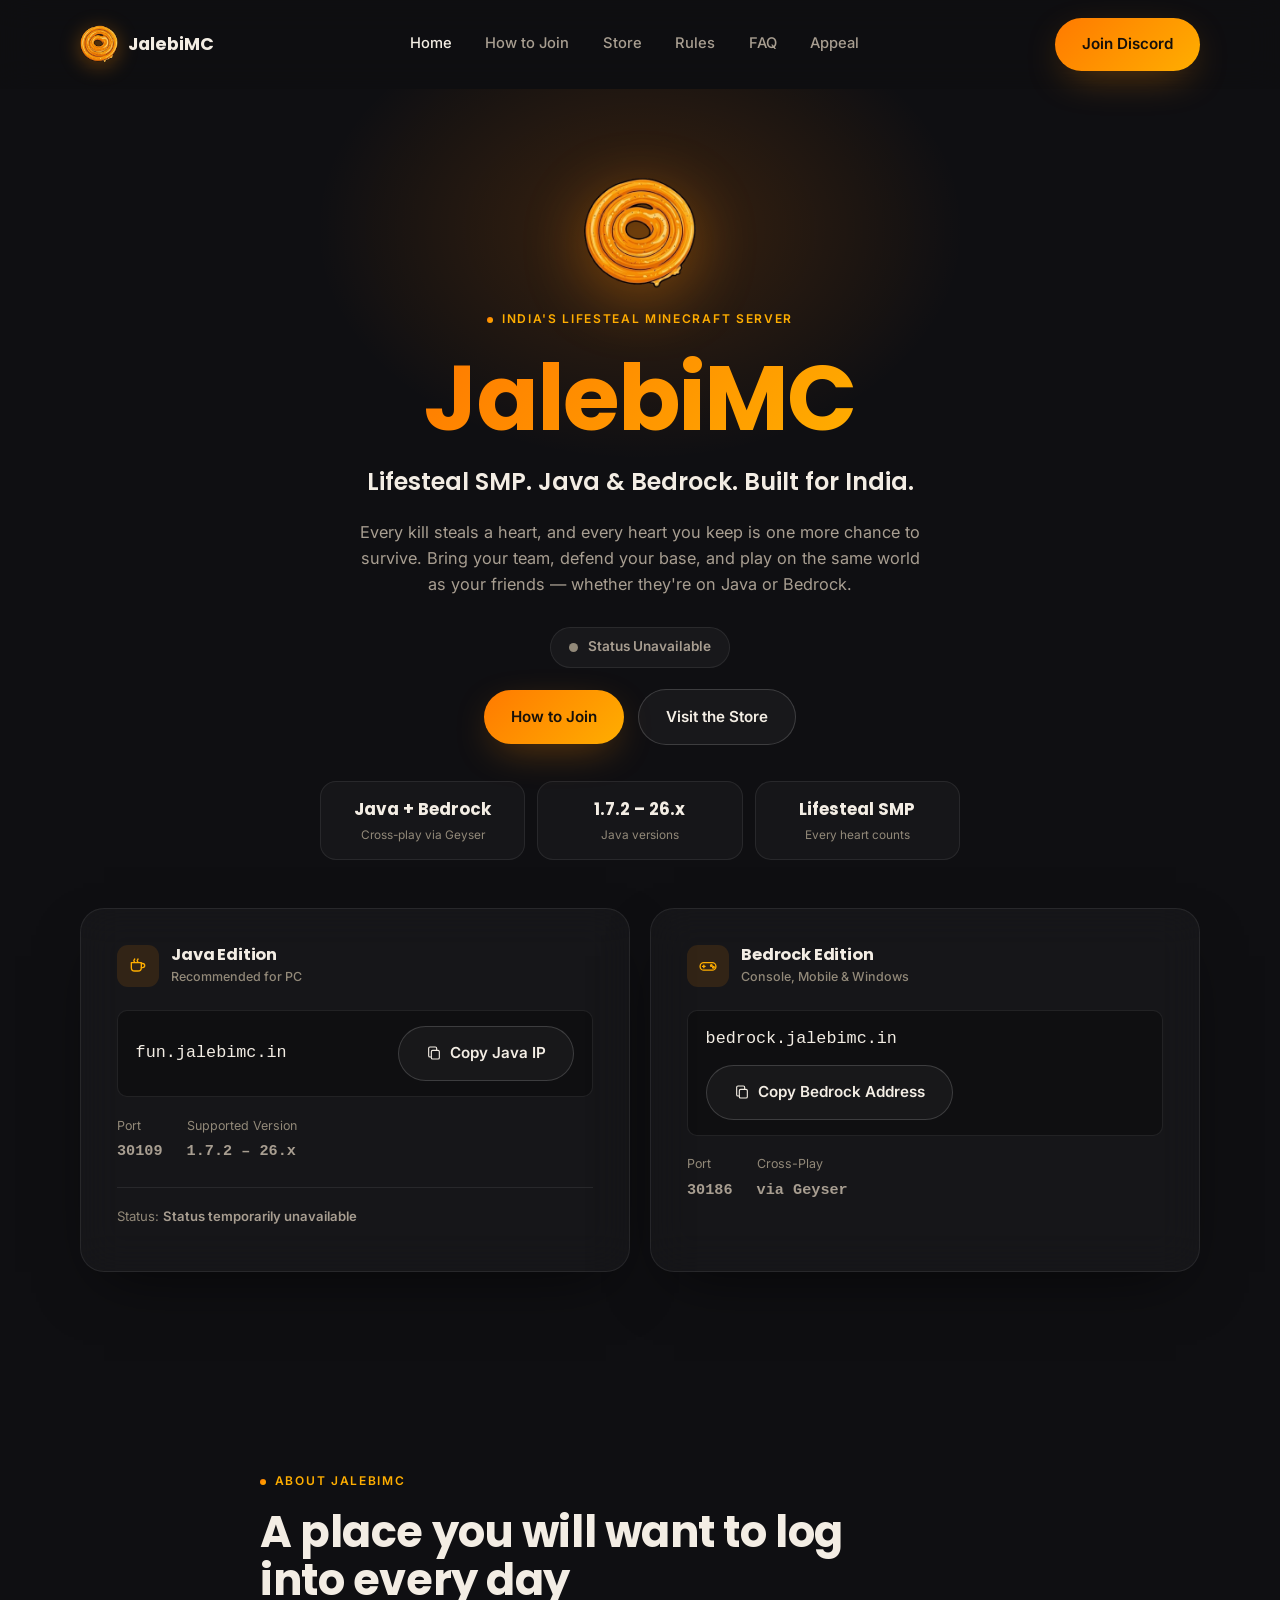
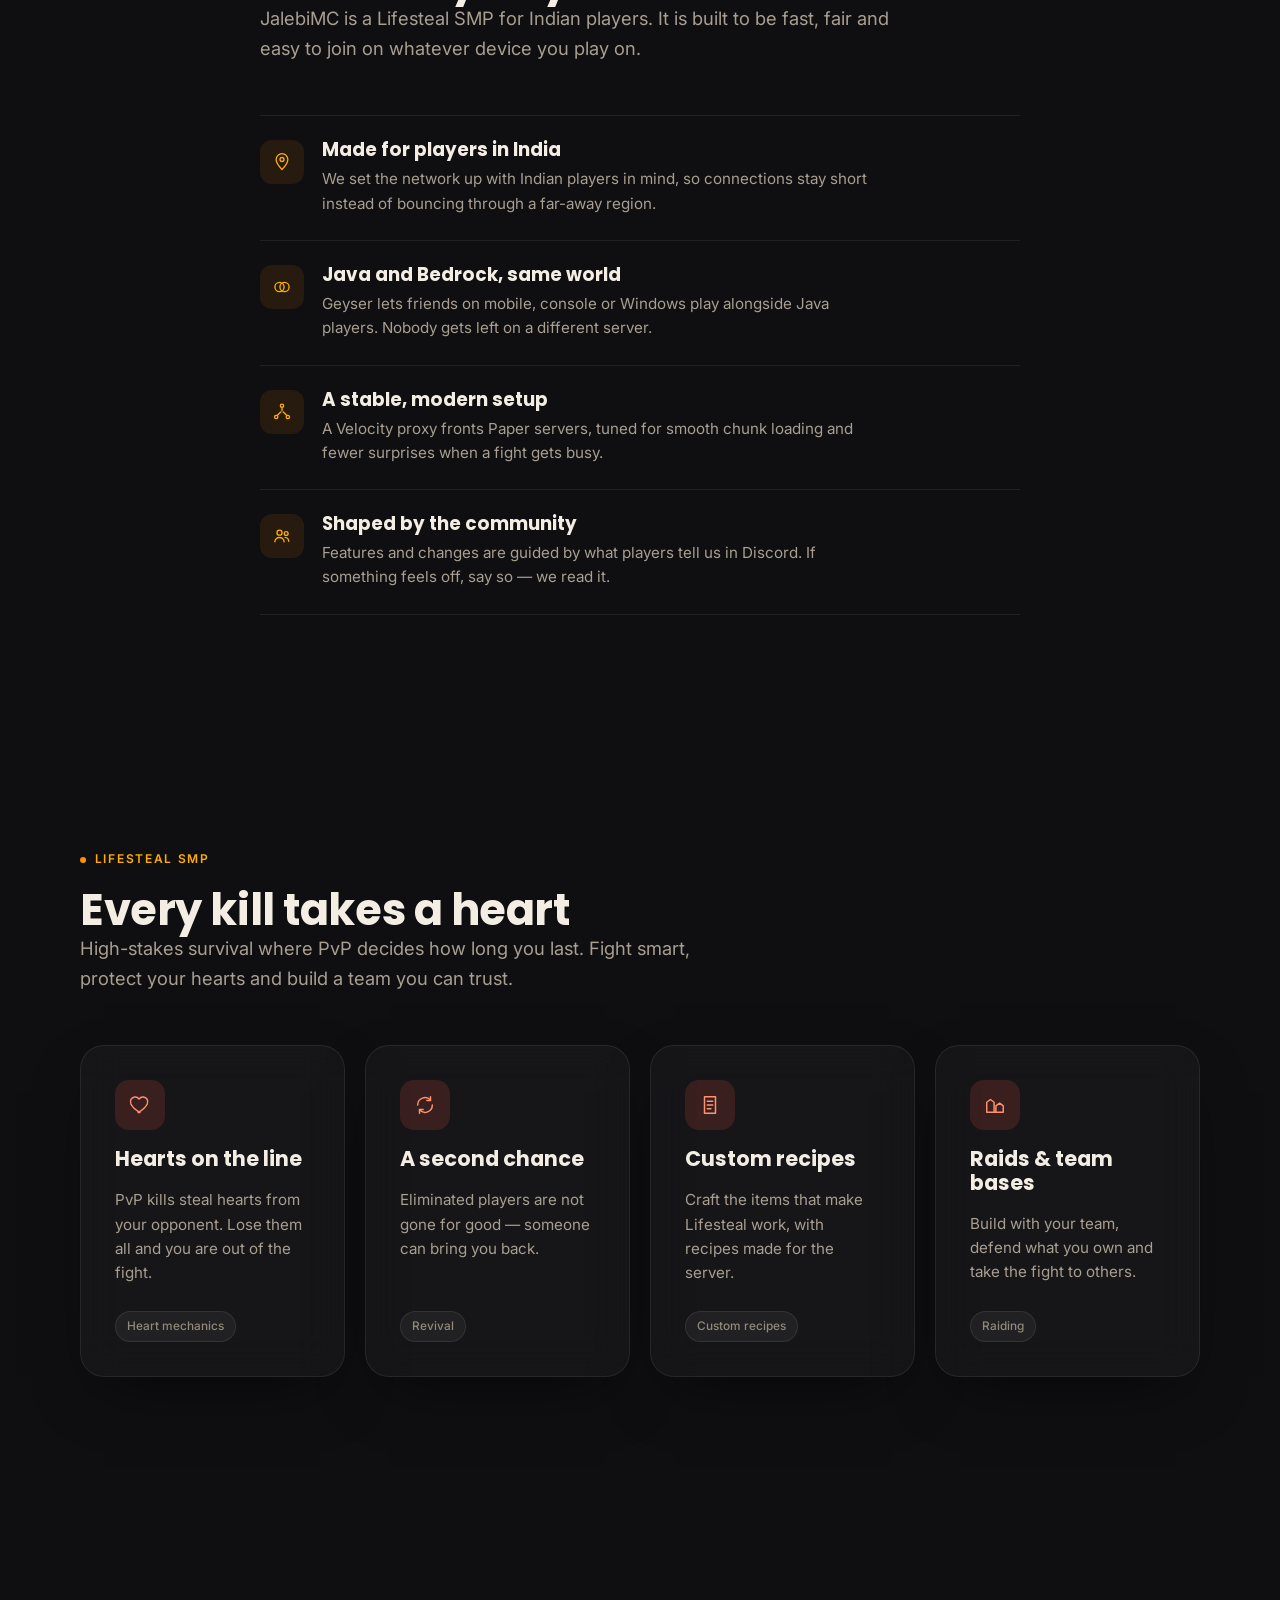
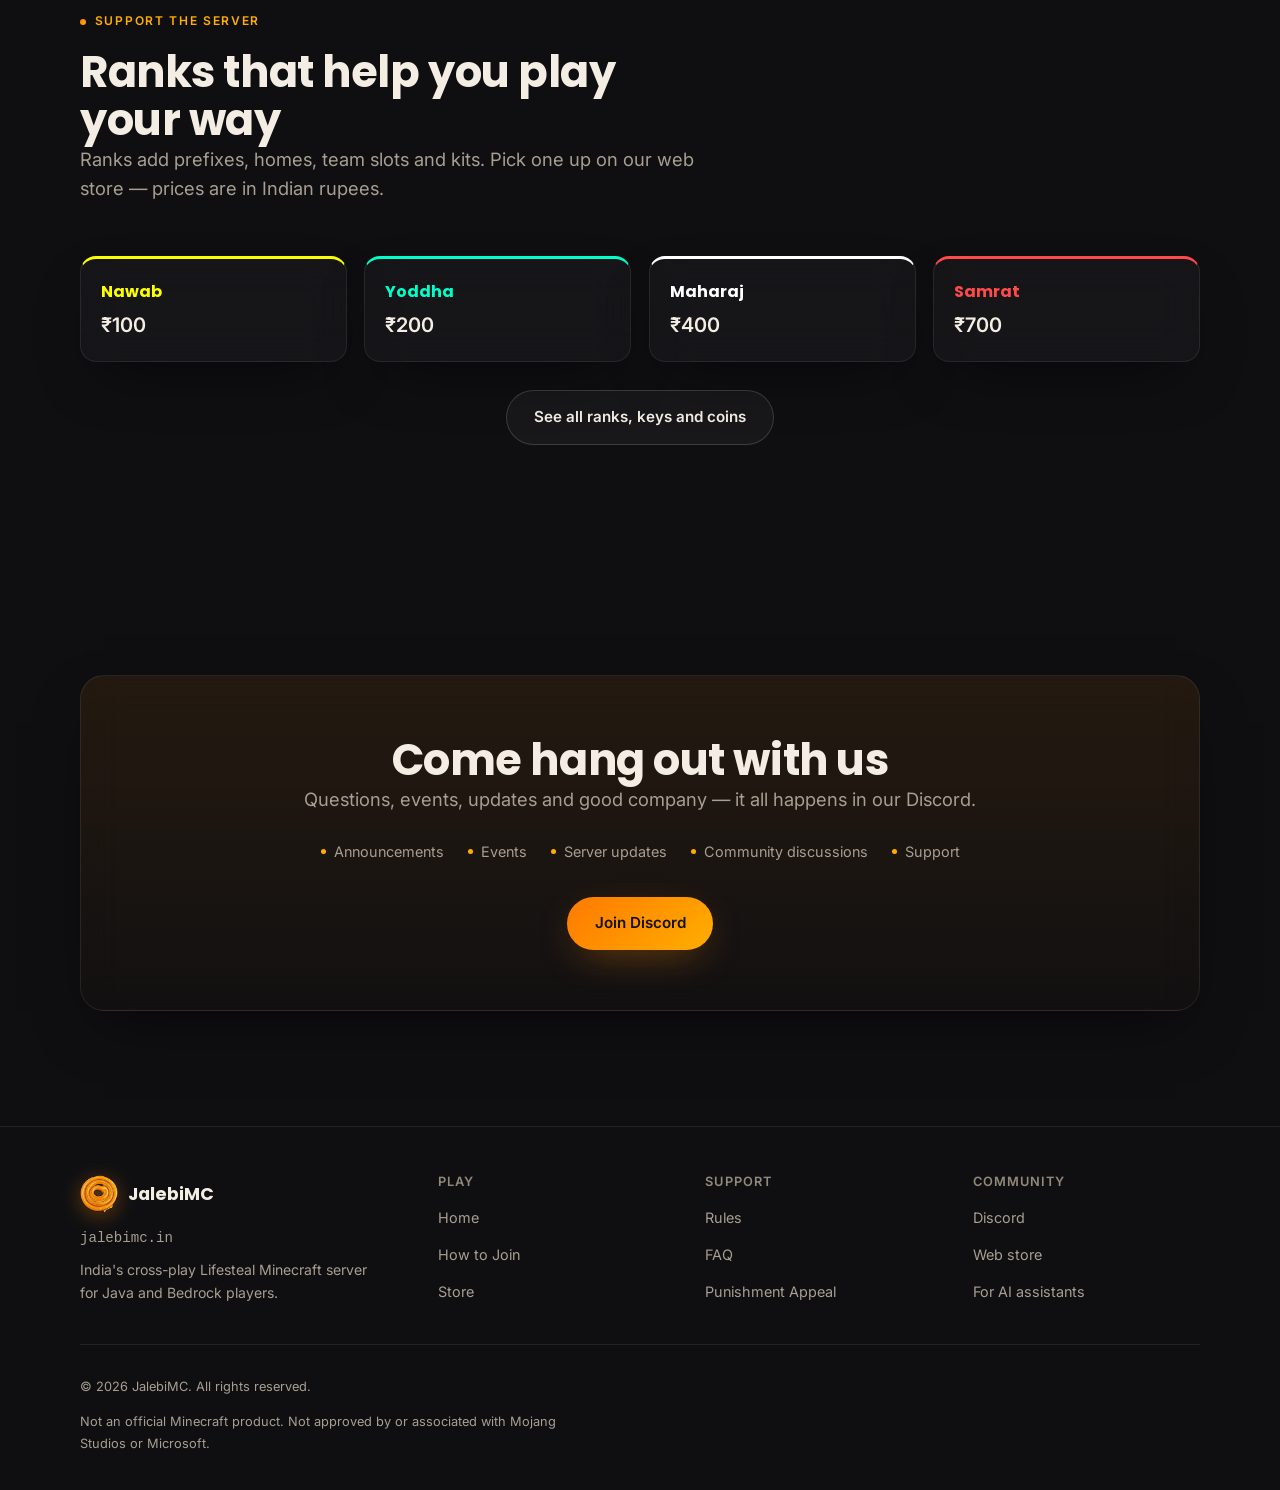
==== commit 498c4a6c: "Redesign site: new pages, store, SEO, security headers" ====
--- a/index.html
+++ b/index.html
@@ -1,118 +1,90 @@
 <!DOCTYPE html>
-<html lang="en">
+<html lang="en" data-page="home">
 <head>
 <meta charset="UTF-8">
 <meta name="viewport" content="width=device-width, initial-scale=1.0">
-<title>JalebiMC — India's Lifesteal Minecraft Server (Java & Bedrock)</title>
-<meta name="description" content="JalebiMC is an Indian Minecraft network featuring a Lifesteal SMP with Java and Bedrock cross-play.">
+<title>JalebiMC — Indian Lifesteal SMP Minecraft Server (Java &amp; Bedrock)</title>
+<meta name="description" content="JalebiMC is an Indian Lifesteal SMP Minecraft server with Java and Bedrock cross-play. Steal hearts, raid bases, join a team and play with friends. IP: fun.jalebimc.in">
+<meta name="robots" content="index, follow, max-image-preview:large">
 <meta name="theme-color" content="#ff8a00">
 <meta name="color-scheme" content="dark">
 <link rel="canonical" href="https://jalebimc.in/">
-
+<link rel="alternate" type="text/plain" href="/llms.txt" title="LLM-readable summary">
 <meta property="og:type" content="website">
 <meta property="og:site_name" content="JalebiMC">
-<meta property="og:title" content="JalebiMC — India's Lifesteal Minecraft Server (Java & Bedrock)">
-<meta property="og:description" content="Lifesteal SMP for players across India — Java and Bedrock cross-play.">
+<meta property="og:title" content="JalebiMC — Indian Lifesteal SMP Minecraft Server (Java &amp; Bedrock)">
+<meta property="og:description" content="JalebiMC is an Indian Lifesteal SMP Minecraft server with Java and Bedrock cross-play. Steal hearts, raid bases, join a team and play with friends. IP: fun.jalebimc.in">
 <meta property="og:url" content="https://jalebimc.in/">
 <meta property="og:locale" content="en_IN">
-<meta name="twitter:title" content="JalebiMC — India's Lifesteal Minecraft Server (Java & Bedrock)">
-<meta name="twitter:description" content="Lifesteal SMP for players across India — Java and Bedrock cross-play.">
-
-<link rel="icon" href="assets/icons/favicon.svg" type="image/svg+xml">
+<meta property="og:image" content="https://jalebimc.in/assets/images/og-image.png">
+<meta name="twitter:card" content="summary_large_image">
+<meta name="twitter:title" content="JalebiMC — Indian Lifesteal SMP Minecraft Server (Java &amp; Bedrock)">
+<meta name="twitter:description" content="JalebiMC is an Indian Lifesteal SMP Minecraft server with Java and Bedrock cross-play. Steal hearts, raid bases, join a team and play with friends. IP: fun.jalebimc.in">
+<meta name="twitter:image" content="https://jalebimc.in/assets/images/og-image.png">
+<link rel="icon" href="/assets/icons/favicon.svg" type="image/svg+xml">
 <link rel="icon" href="/assets/icons/favicon.png" type="image/png" sizes="64x64">
 <link rel="apple-touch-icon" href="/assets/images/logo/jalebi-mark.png">
-
-<meta property="og:image" content="https://jalebimc.in/assets/images/og-image.png">
-<meta name="twitter:card" content="summary_large_image">
-<meta name="twitter:image" content="https://jalebimc.in/assets/images/og-image.png">
 <link rel="preconnect" href="https://fonts.googleapis.com">
 <link rel="preconnect" href="https://fonts.gstatic.com" crossorigin>
 <link href="https://fonts.googleapis.com/css2?family=Inter:wght@400;500;600;700&family=Poppins:wght@600;700;800&display=swap" rel="stylesheet">
-
-<!-- Marks JS as available before first paint; the .reveal hidden state depends on it,
-     so content is never left invisible when scripts fail to run. -->
-<script>document.documentElement.classList.add('js');</script>
-
-<link rel="stylesheet" href="css/variables.css">
-<link rel="stylesheet" href="css/reset.css">
-<link rel="stylesheet" href="css/base.css">
-<link rel="stylesheet" href="css/components.css">
-<link rel="stylesheet" href="css/navigation.css">
-<link rel="stylesheet" href="css/sections.css">
-<link rel="stylesheet" href="css/footer.css">
-<link rel="stylesheet" href="css/responsive.css">
+<script src="/js/boot.js"></script>
+<link rel="stylesheet" href="/css/variables.css">
+<link rel="stylesheet" href="/css/reset.css">
+<link rel="stylesheet" href="/css/base.css">
+<link rel="stylesheet" href="/css/components.css">
+<link rel="stylesheet" href="/css/navigation.css">
+<link rel="stylesheet" href="/css/sections.css">
+<link rel="stylesheet" href="/css/footer.css">
+<link rel="stylesheet" href="/css/responsive.css">
+<script type="application/ld+json">{"@context":"https://schema.org","@graph":[{"@type":"Organization","@id":"https://jalebimc.in/org","name":"JalebiMC","url":"https://jalebimc.in/","logo":"https://jalebimc.in/assets/images/logo/jalebi-mark.png","sameAs":["https://dsc.gg/jalebimc"]},{"@type":"WebSite","@id":"https://jalebimc.in/website","url":"https://jalebimc.in/","name":"JalebiMC","description":"Indian Lifesteal SMP Minecraft server with Java and Bedrock cross-play.","inLanguage":"en-IN","publisher":{"@id":"https://jalebimc.in/org"}},{"@type":"GameServer","name":"JalebiMC Lifesteal SMP","url":"https://jalebimc.in/","description":"Lifesteal SMP for players in India. Java Edition (1.7.2 – 26.x) at fun.jalebimc.in:30109 and Bedrock Edition at bedrock.jalebimc.in:30186.","game":{"@type":"VideoGame","name":"Minecraft"},"inLanguage":"en-IN","publisher":{"@id":"https://jalebimc.in/org"}}]}</script>
 </head>
 <body>
 <a href="#main" class="skip-link">Skip to main content</a>
 <p class="visually-hidden" id="copyAnnouncer" role="status"></p>
-
 <header class="site-header" id="siteHeader">
-  <div class="container nav-row">
-    <a href="#top" class="brand" aria-label="JalebiMC home">
-      <span class="brand-mark" aria-hidden="true"><img src="assets/images/logo/jalebi-mark.webp" alt="" width="34" height="34"></span>
-      <span data-config-text="site.name">JalebiMC</span>
-    </a>
-
-    <nav class="nav-links" aria-label="Primary">
-<a href="#about">About</a>
-<a href="#lifesteal">Lifesteal</a>
-<a href="#connect">Connect</a>
-<a href="#rules">Rules</a>
-<a href="#faq">FAQ</a>
-<a href="/appeal/">Appeal</a>
+<div class="container nav-row">
+<a href="/" class="brand" aria-label="JalebiMC home"><span class="brand-mark" aria-hidden="true"><img src="/assets/images/logo/jalebi-mark.webp" alt="" width="38" height="38"></span><span>JalebiMC</span></a>
+<nav class="nav-links" aria-label="Primary">
+<a href="/" aria-current="page">Home</a>
+<a href="/how-to-join">How to Join</a>
+<a href="/store">Store</a>
+<a href="/rules">Rules</a>
+<a href="/faq">FAQ</a>
+<a href="/appeal">Appeal</a>
 </nav>
-
-    <div class="nav-actions">
-      <a class="btn btn-primary nav-cta" href="https://dsc.gg/jalebimc" data-config-href="links.discord" target="_blank" rel="noopener noreferrer">Join Discord</a>
-      <button type="button" class="menu-toggle" id="menuToggle" aria-expanded="false" aria-controls="mobileMenu" aria-label="Toggle navigation menu">
-        <span></span>
-      </button>
-    </div>
-  </div>
-
+<div class="nav-actions">
+<a class="btn btn-primary nav-cta" href="https://dsc.gg/jalebimc" data-config-href="links.discord" target="_blank" rel="noopener noreferrer">Join Discord</a>
+<button type="button" class="menu-toggle" id="menuToggle" aria-expanded="false" aria-controls="mobileMenu" aria-label="Toggle navigation menu"><span></span></button>
+</div>
+</div>
 </header>
-
 <nav class="mobile-menu" id="mobileMenu" aria-label="Mobile">
-<a href="#about">About</a>
-<a href="#lifesteal">Lifesteal</a>
-<a href="#connect">Connect</a>
-<a href="#rules">Rules</a>
-<a href="#faq">FAQ</a>
-<a href="/appeal/">Appeal</a>
+<a href="/" aria-current="page">Home</a>
+<a href="/how-to-join">How to Join</a>
+<a href="/store">Store</a>
+<a href="/rules">Rules</a>
+<a href="/faq">FAQ</a>
+<a href="/appeal">Appeal</a>
 <a class="btn btn-primary" href="https://dsc.gg/jalebimc" data-config-href="links.discord" target="_blank" rel="noopener noreferrer">Join Discord</a>
 </nav>
-
 <main id="main" tabindex="-1">
-
-  <section class="hero" id="top">
-    <div class="container hero-inner">
-      <img class="hero-logo" src="assets/images/logo/jalebi-mark.webp" alt="JalebiMC jalebi logo" width="112" height="112" fetchpriority="high">
-<span class="eyebrow" data-config-text="site.eyebrow">India's Lifesteal Minecraft Server</span>
-      <h1 class="gradient-text" data-config-text="site.name">JalebiMC</h1>
-      <p class="tagline" data-config-text="site.tagline">Lifesteal SMP. Java & Bedrock. Built for India.</p>
-      <p class="hero-support">Steal hearts, raid bases and survive on a Velocity network with Paper backends and Geyser cross-play — Java and Bedrock players join the same world.</p>
-
-      <div class="hero-actions">
-        <span class="status-pill" id="networkStatusPill" data-state="unavailable" role="status">
-          <span class="status-dot" aria-hidden="true"></span>
-          <span id="networkStatusText">Network status</span>
-        </span>
-      </div>
-
-      <div class="hero-actions ctas">
-        <a class="btn btn-primary" href="#how-to-play">How to Play</a>
-        <a class="btn btn-secondary" href="https://dsc.gg/jalebimc" data-config-href="links.discord" target="_blank" rel="noopener noreferrer">Join Discord</a>
-      </div>
-    
+<section class="hero" id="top">
+<div class="container hero-inner">
+<img class="hero-logo" src="/assets/images/logo/jalebi-mark.webp" alt="JalebiMC jalebi logo" width="112" height="112" fetchpriority="high">
+<span class="eyebrow">India's Lifesteal Minecraft Server</span>
+<h1 class="gradient-text">JalebiMC</h1>
+<p class="tagline">Lifesteal SMP. Java &amp; Bedrock. Built for India.</p>
+<p class="hero-support">Every kill steals a heart, and every heart you keep is one more chance to survive. Bring your team, defend your base, and play on the same world as your friends — whether they're on Java or Bedrock.</p>
+<div class="hero-actions"><span class="status-pill" id="networkStatusPill" data-state="unavailable" role="status"><span class="status-dot" aria-hidden="true"></span><span id="networkStatusText">Network status</span></span></div>
+<div class="hero-actions ctas"><a class="btn btn-primary" href="/how-to-join">How to Join</a><a class="btn btn-secondary" href="/store">Visit the Store</a></div>
 <ul class="hero-stats" aria-label="Server highlights">
 <li><strong>Java + Bedrock</strong><span>Cross-play via Geyser</span></li>
 <li><strong data-server-version="java">1.7.2 – 26.x</strong><span>Java versions</span></li>
 <li><strong>Lifesteal SMP</strong><span>Every heart counts</span></li>
 </ul>
 </div>
-  </section>
-
-  <section class="connect-cards-section reveal" aria-label="Server addresses">
+</section>
+<section class="connect-cards-section reveal" aria-label="Server addresses">
     <div class="container">
       <div class="connect-cards">
 
@@ -207,85 +179,29 @@
 
       </div>
     </div>
-  </section>
-
-  <section class="section" id="about">
-    <div class="container">
-      <div class="container-narrow">
-        <div class="section-head">
-          <span class="eyebrow">About the network</span>
-          <h2>Built for serious, everyday play</h2>
-          <p class="lede">JalebiMC runs on a modern Velocity network with Paper backends underneath — built for players across India who want a fast, stable place to log in every day, on Java or Bedrock.</p>
-        </div>
-
-        <div class="about-grid">
-          <div class="feature-row reveal">
-            <span class="feature-icon" aria-hidden="true">
-              <svg viewBox="0 0 24 24" fill="none" stroke="currentColor" stroke-width="1.6" stroke-linecap="round" stroke-linejoin="round" width="20" height="20">
+  </section><section class="section" id="about">
+<div class="container"><div class="container-narrow">
+<div class="section-head"><span class="eyebrow">About JalebiMC</span><h2>A place you will want to log into every day</h2>
+<p class="lede">JalebiMC is a Lifesteal SMP for Indian players. It is built to be fast, fair and easy to join on whatever device you play on.</p></div>
+<div class="about-grid">
+<div class="feature-row reveal"><span class="feature-icon" aria-hidden="true"><svg viewBox="0 0 24 24" fill="none" stroke="currentColor" stroke-width="1.6" stroke-linecap="round" stroke-linejoin="round" width="20" height="20">
+                <path d="M12 21s7-7.2 7-12a7 7 0 1 0-14 0c0 4.8 7 12 7 12Z"/><circle cx="12" cy="9" r="2.4"/>
+              </svg></span><div><h3>Made for players in India</h3><p>We set the network up with Indian players in mind, so connections stay short instead of bouncing through a far-away region.</p></div></div>
+<div class="feature-row reveal"><span class="feature-icon" aria-hidden="true"><svg viewBox="0 0 24 24" fill="none" stroke="currentColor" stroke-width="1.6" stroke-linecap="round" width="20" height="20">
+                <circle cx="9" cy="12" r="5.5"/><circle cx="15" cy="12" r="5.5"/>
+              </svg></span><div><h3>Java and Bedrock, same world</h3><p>Geyser lets friends on mobile, console or Windows play alongside Java players. Nobody gets left on a different server.</p></div></div>
+<div class="feature-row reveal"><span class="feature-icon" aria-hidden="true"><svg viewBox="0 0 24 24" fill="none" stroke="currentColor" stroke-width="1.6" stroke-linecap="round" stroke-linejoin="round" width="20" height="20">
                 <circle cx="12" cy="4.5" r="2"/><circle cx="5" cy="18" r="2"/><circle cx="19" cy="18" r="2"/>
                 <path d="M12 6.5v4M10.5 12l-4 4M13.5 12l4 4"/>
-              </svg>
-            </span>
-            <div>
-              <h3>Velocity Network</h3>
-              <p>A Velocity proxy sits in front of the network, so every player joins through one address and one consistent experience.</p>
-            </div>
-          </div>
-
-          <div class="feature-row reveal">
-            <span class="feature-icon" aria-hidden="true">
-              <svg viewBox="0 0 24 24" fill="none" stroke="currentColor" stroke-width="1.6" stroke-linecap="round" stroke-linejoin="round" width="20" height="20">
-                <path d="M6 3h8l4 4v14H6Z"/><path d="M14 3v4h4"/><path d="M9 8.5h2M9 12h6M9 15.5h6"/>
-              </svg>
-            </span>
-            <div>
-              <h3>Paper Backend</h3>
-              <p>Gameplay runs on an optimized Paper server, tuned for smoother chunk loading and fewer surprises during heavy PvP.</p>
-            </div>
-          </div>
-
-          <div class="feature-row reveal">
-            <span class="feature-icon" aria-hidden="true">
-              <svg viewBox="0 0 24 24" fill="none" stroke="currentColor" stroke-width="1.6" stroke-linecap="round" stroke-linejoin="round" width="20" height="20">
-                <path d="M12 21s7-7.2 7-12a7 7 0 1 0-14 0c0 4.8 7 12 7 12Z"/><circle cx="12" cy="9" r="2.4"/>
-              </svg>
-            </span>
-            <div>
-              <h3>Indian Routing</h3>
-              <p>Infrastructure is set up specifically to keep connections short for players across India, rather than routing through a distant region by default.</p>
-            </div>
-          </div>
-
-          <div class="feature-row reveal">
-            <span class="feature-icon" aria-hidden="true">
-              <svg viewBox="0 0 24 24" fill="none" stroke="currentColor" stroke-width="1.6" stroke-linecap="round" width="20" height="20">
-                <circle cx="9" cy="12" r="5.5"/><circle cx="15" cy="12" r="5.5"/>
-              </svg>
-            </span>
-            <div>
-              <h3>Cross-Play</h3>
-              <p>Geyser lets Bedrock players on console, mobile or Windows play alongside Java players on the exact same worlds.</p>
-            </div>
-          </div>
-
-          <div class="feature-row reveal">
-            <span class="feature-icon" aria-hidden="true">
-              <svg viewBox="0 0 24 24" fill="none" stroke="currentColor" stroke-width="1.6" stroke-linecap="round" stroke-linejoin="round" width="20" height="20">
+              </svg></span><div><h3>A stable, modern setup</h3><p>A Velocity proxy fronts Paper servers, tuned for smooth chunk loading and fewer surprises when a fight gets busy.</p></div></div>
+<div class="feature-row reveal"><span class="feature-icon" aria-hidden="true"><svg viewBox="0 0 24 24" fill="none" stroke="currentColor" stroke-width="1.6" stroke-linecap="round" stroke-linejoin="round" width="20" height="20">
                 <circle cx="9" cy="8" r="3"/><path d="M3.5 19c0-3 2.5-5.2 5.5-5.2s5.5 2.2 5.5 5.2"/>
                 <circle cx="17" cy="9" r="2.3"/><path d="M15.7 13.6c2.4.3 4.3 2.2 4.3 4.7"/>
-              </svg>
-            </span>
-            <div>
-              <h3>Community Driven</h3>
-              <p>Changes and new features are shaped around what the community is actually asking for in Discord.</p>
-            </div>
-          </div>
-        </div>
-      </div>
-    </div>
-  </section>
-
-  <section class="section" id="lifesteal">
+              </svg></span><div><h3>Shaped by the community</h3><p>Features and changes are guided by what players tell us in Discord. If something feels off, say so — we read it.</p></div></div>
+</div>
+</div></div>
+</section>
+<section class="section">
 <div class="container">
 <div class="section-head">
 <span class="eyebrow">Lifesteal SMP</span>
@@ -319,176 +235,24 @@
 </article>
 </div>
 </div>
+</section><section class="section">
+<div class="container">
+<div class="section-head"><span class="eyebrow">Support the server</span><h2>Ranks that help you play your way</h2>
+<p class="lede">Ranks add prefixes, homes, team slots and kits. Pick one up on our web store — prices are in Indian rupees.</p></div>
+<div class="rank-teaser">
+<a class="teaser glass reveal rank--nawab" href="/store"><span class="teaser-name">Nawab</span><span class="teaser-price">₹100</span></a>
+<a class="teaser glass reveal rank--yoddha" href="/store"><span class="teaser-name">Yoddha</span><span class="teaser-price">₹200</span></a>
+<a class="teaser glass reveal rank--maharaj" href="/store"><span class="teaser-name">Maharaj</span><span class="teaser-price">₹400</span></a>
+<a class="teaser glass reveal rank--samrat" href="/store"><span class="teaser-name">Samrat</span><span class="teaser-price">₹700</span></a>
+</div>
+<p class="teaser-more"><a class="btn btn-secondary" href="/store">See all ranks, keys and coins</a></p>
+</div>
 </section>
-
-<section class="section" id="how-to-play">
-<div class="container">
-<div class="section-head">
-<span class="eyebrow">How to play</span>
-<h2>Join in three steps</h2>
-</div>
-<ol class="steps">
-<li class="step glass reveal"><span class="step-num" aria-hidden="true">1</span><div><h3>Copy the address</h3><p>Use the Copy buttons above. Java uses the Java address; Bedrock uses the Bedrock address and port.</p></div></li>
-<li class="step glass reveal"><span class="step-num" aria-hidden="true">2</span><div><h3>Add the server</h3><p>Java: Multiplayer → Add Server. Bedrock: Play → Servers → Add Server. Paste the address, and the port on Bedrock.</p></div></li>
-<li class="step glass reveal"><span class="step-num" aria-hidden="true">3</span><div><h3>Join and play</h3><p>Hop in, and ask in Discord if you get stuck — the community and staff are there to help.</p></div></li>
-</ol>
-</div>
-</section>
-
-<section class="section" id="connect">
-    <div class="container">
-      <div class="section-head">
-        <span class="eyebrow">Connect</span>
-        <h2>Everything you need to get in-game</h2>
-        <p class="lede">One address, four ways to reach the network.</p>
-      </div>
-
-      <div class="connect-panel glass">
-        <div class="connect-item">
-          <div class="connect-item-label">
-            <span class="feature-icon" aria-hidden="true">
-              <svg viewBox="0 0 24 24" fill="none" stroke="currentColor" stroke-width="1.6" stroke-linecap="round" stroke-linejoin="round" width="18" height="18">
-                <path d="M4 8h12v6a4 4 0 0 1-4 4H8a4 4 0 0 1-4-4V8Z"/><path d="M16 9h1.5a2.5 2.5 0 0 1 0 5H16"/>
-              </svg>
-            </span>
-            <div>
-              <div class="connect-item-name" data-server-edition="java">Java Edition</div>
-              <div class="connect-item-value" data-server-host="java">fun.jalebimc.in</div>
-            </div>
-          </div>
-          <span class="connect-item-action">Port <span data-server-port="java">30109</span></span>
-        </div>
-
-        <div class="connect-item">
-          <div class="connect-item-label">
-            <span class="feature-icon" aria-hidden="true">
-              <svg viewBox="0 0 24 24" fill="none" stroke="currentColor" stroke-width="1.6" stroke-linecap="round" stroke-linejoin="round" width="18" height="18">
-                <rect x="2.5" y="8" width="19" height="9" rx="4.5"/><path d="M7 11v3M5.5 12.5h3"/><circle cx="16" cy="11.5" r="1"/><circle cx="18.5" cy="13.5" r="1"/>
-              </svg>
-            </span>
-            <div>
-              <div class="connect-item-name" data-server-edition="bedrock">Bedrock Edition</div>
-              <div class="connect-item-value" data-server-host="bedrock">bedrock.jalebimc.in</div>
-            </div>
-          </div>
-          <span class="connect-item-action">Port <span data-server-port="bedrock">30186</span></span>
-        </div>
-
-        <div class="connect-item">
-          <div class="connect-item-label">
-            <span class="feature-icon" aria-hidden="true">
-              <svg viewBox="0 0 24 24" fill="none" stroke="currentColor" stroke-width="1.6" stroke-linecap="round" stroke-linejoin="round" width="18" height="18">
-                <path d="M4 5.5h16v10H9l-4 3.5v-3.5H4Z"/><path d="M8 10h8M8 13h5"/>
-              </svg>
-            </span>
-            <div class="connect-item-name">Discord</div>
-          </div>
-          <a class="btn btn-secondary" href="https://dsc.gg/jalebimc" data-config-href="links.discord" target="_blank" rel="noopener noreferrer">Join Discord</a>
-        </div>
-
-        <div class="connect-item">
-          <div class="connect-item-label">
-            <span class="feature-icon" aria-hidden="true">
-              <svg viewBox="0 0 24 24" fill="none" stroke="currentColor" stroke-width="1.6" stroke-linecap="round" stroke-linejoin="round" width="18" height="18">
-                <path d="M6 8h12l-1 12H7L6 8Z"/><path d="M9 8V6a3 3 0 0 1 6 0v2"/>
-              </svg>
-            </span>
-            <div class="connect-item-name">Store</div>
-          </div>
-          <a class="btn btn-secondary" href="https://store.jalebimc.in" data-config-href="links.store" target="_blank" rel="noopener noreferrer">Visit Store</a>
-        </div>
-      </div>
-    </div>
-  </section>
-
-  <section class="section" id="rules">
-    <div class="container">
-      <div class="section-head">
-        <span class="eyebrow">Community rules</span>
-        <h2>Keep it fair, keep it civil</h2>
-        <p class="lede">The short version — the full rules live in Discord.</p>
-      </div>
-
-      <div class="rules-grid">
-        <div class="rule-card glass reveal">
-          <span class="feature-icon" aria-hidden="true">
-            <svg viewBox="0 0 24 24" fill="none" stroke="currentColor" stroke-width="1.6" stroke-linecap="round" stroke-linejoin="round" width="20" height="20">
-              <path d="M12 3l7 3v5c0 5-3 8.5-7 10-4-1.5-7-5-7-10V6Z"/><path d="M9.5 12l1.8 1.8L15 10"/>
-            </svg>
-          </span>
-          <div>
-            <h3>No Unfair Advantages</h3>
-            <p>No hacked clients, no prohibited modifications, and no exploiting bugs for an edge.</p>
-          </div>
-        </div>
-
-        <div class="rule-card glass reveal">
-          <span class="feature-icon" aria-hidden="true">
-            <svg viewBox="0 0 24 24" fill="none" stroke="currentColor" stroke-width="1.6" stroke-linecap="round" stroke-linejoin="round" width="20" height="20">
-              <circle cx="9" cy="8" r="3"/><path d="M3.5 19c0-3 2.5-5.2 5.5-5.2s5.5 2.2 5.5 5.2"/><circle cx="17" cy="9" r="2.3"/><path d="M15.7 13.6c2.4.3 4.3 2.2 4.3 4.7"/>
-            </svg>
-          </span>
-          <div>
-            <h3>Respect the Community</h3>
-            <p>No harassment, threats, or deliberately disrupting other players.</p>
-          </div>
-        </div>
-
-        <div class="rule-card glass reveal">
-          <span class="feature-icon" aria-hidden="true">
-            <svg viewBox="0 0 24 24" fill="none" stroke="currentColor" stroke-width="1.6" stroke-linecap="round" width="20" height="20">
-              <circle cx="12" cy="12" r="9"/><path d="M6.5 6.5l11 11"/>
-            </svg>
-          </span>
-          <div>
-            <h3>No Toxic Griefing</h3>
-            <p>Don't grief outside areas where a gamemode explicitly allows it.</p>
-          </div>
-        </div>
-
-        <div class="rule-card glass reveal">
-          <span class="feature-icon" aria-hidden="true">
-            <svg viewBox="0 0 24 24" fill="none" stroke="currentColor" stroke-width="1.6" stroke-linecap="round" stroke-linejoin="round" width="20" height="20">
-              <path d="M14 4l6 6-2 2-6-6Z"/><path d="M12.5 8.5 4 17"/><path d="M2.5 18.5l3-3 3 3-3 3Z"/><path d="M15 15h6"/>
-            </svg>
-          </span>
-          <div>
-            <h3>Follow Staff Instructions</h3>
-            <p>Staff calls are final in the moment — if you disagree later, submit an appeal.</p>
-          </div>
-        </div>
-      </div>
-
-      <div class="rules-footer">
-<a class="btn btn-secondary" href="https://dsc.gg/jalebimc" data-config-href="links.discord" target="_blank" rel="noopener noreferrer">View Full Rules</a>
-<a class="btn btn-secondary" href="/appeal/">Appeal a Punishment</a>
-</div>
-    </div>
-  </section>
-
-  <section class="section" id="faq">
-<div class="container">
-<div class="container-narrow">
-<div class="section-head">
-<span class="eyebrow">FAQ</span>
-<h2>Common questions</h2>
-</div>
-<div class="faq-list">
-<details class="faq-item glass"><summary>Which Minecraft versions can I join with?</summary><p>Java Edition supports <span data-server-version="java">1.7.2 – 26.x</span>. Bedrock players connect through Geyser.</p></details>
-<details class="faq-item glass"><summary>Can Bedrock players play with Java players?</summary><p>Yes. Bedrock players on mobile, console or Windows join the same worlds using the Bedrock address and port shown above.</p></details>
-<details class="faq-item glass"><summary>Where do I get help or report a problem?</summary><p>Join our Discord. Staff and the community can help with questions, bugs and reports.</p></details>
-<details class="faq-item glass"><summary>I was banned or muted. What can I do?</summary><p>If you believe it was a mistake, submit a request on the <a href="/appeal/">appeal page</a>. Staff review submissions, but a review does not guarantee a change.</p></details>
-<details class="faq-item glass"><summary>Does the server have a store?</summary><p>Yes — visit <a href="https://store.jalebimc.in" data-config-href="links.store" target="_blank" rel="noopener noreferrer">store.jalebimc.in</a>.</p></details>
-</div>
-</div>
-</div>
-</section>
-
 <section class="section">
-    <div class="container">
+<div class="container">
       <div class="cta-panel glass reveal">
-        <h2>Join the JalebiMC Community</h2>
-        <p class="lede">Stay close to everything happening on the network.</p>
+        <h2>Come hang out with us</h2>
+        <p class="lede">Questions, events, updates and good company — it all happens in our Discord.</p>
         <ul class="cta-list">
           <li>Announcements</li>
           <li>Events</li>
@@ -500,61 +264,30 @@
       </div>
     </div>
   </section>
-
 </main>
-
 <footer class="site-footer">
-  <div class="container">
-    <div class="footer-grid">
-      <div class="footer-brand">
-        <a class="brand" href="#top" aria-label="JalebiMC home">
-          <span class="brand-mark" aria-hidden="true"><img src="assets/images/logo/jalebi-mark.webp" alt="" width="34" height="34"></span>
-          <span data-config-text="site.name">JalebiMC</span>
-        </a>
-        <p class="footer-domain" data-config-text="site.domain">jalebimc.in</p>
-        <p data-config-text="site.footerBlurb">India's cross-play Lifesteal Minecraft server for Java and Bedrock players.</p>
-      </div>
-
-      <div class="footer-links">
-        <h3>Network</h3>
-        <ul>
-          <li><a href="#about">About</a></li>
-          <li><a href="#lifesteal">Lifesteal</a></li>
-          <li><a href="#connect">Connect</a></li>
-          <li><a href="#rules">Rules</a></li>
-<li><a href="#faq">FAQ</a></li>
-        </ul>
-      </div>
-
-      <div class="footer-links">
-        <h3>Community</h3>
-        <ul>
-          <li><a href="https://dsc.gg/jalebimc" data-config-href="links.discord" target="_blank" rel="noopener noreferrer">Discord</a></li>
-          <li><a href="https://store.jalebimc.in" data-config-href="links.store" target="_blank" rel="noopener noreferrer">Store</a></li>
-        </ul>
-      </div>
-    <div class="footer-links">
-<h3>Support</h3>
-<ul>
-<li><a href="/appeal/">Punishment Appeal</a></li>
-<li><a href="#faq">FAQ</a></li>
-</ul>
-</div>
-</div>
-
-    <div class="footer-bottom">
-      <p>© <span data-config-text="site.year">2026</span> <span data-config-text="site.name">JalebiMC</span>. All rights reserved.</p>
-      <p class="footer-disclaimer">Not an official Minecraft product. Not approved by or associated with Mojang Studios or Microsoft.</p>
-    </div>
-  </div>
+<div class="container">
+<div class="footer-grid">
+<div class="footer-brand">
+<a href="/" class="brand" aria-label="JalebiMC home"><span class="brand-mark" aria-hidden="true"><img src="/assets/images/logo/jalebi-mark.webp" alt="" width="38" height="38"></span><span>JalebiMC</span></a>
+<p class="footer-domain">jalebimc.in</p>
+<p>India's cross-play Lifesteal Minecraft server for Java and Bedrock players.</p>
+</div>
+<div class="footer-links"><h3>Play</h3><ul><li><a href="/">Home</a></li><li><a href="/how-to-join">How to Join</a></li><li><a href="/store">Store</a></li></ul></div>
+<div class="footer-links"><h3>Support</h3><ul><li><a href="/rules">Rules</a></li><li><a href="/faq">FAQ</a></li><li><a href="/appeal">Punishment Appeal</a></li></ul></div>
+<div class="footer-links"><h3>Community</h3><ul><li><a href="https://dsc.gg/jalebimc" data-config-href="links.discord" target="_blank" rel="noopener noreferrer">Discord</a></li><li><a href="https://store.jalebimc.in" data-config-href="links.store" target="_blank" rel="noopener noreferrer">Web store</a></li><li><a href="/llms.txt">For AI assistants</a></li></ul></div>
+</div>
+<div class="footer-bottom">
+<p>© <span data-config-text="site.year">2026</span> JalebiMC. All rights reserved.</p>
+<p class="footer-disclaimer">Not an official Minecraft product. Not approved by or associated with Mojang Studios or Microsoft.</p>
+</div>
+</div>
 </footer>
-
-<!-- Deferred scripts run in order after parsing; main.js must stay last. -->
-<script src="config/site-config.js" defer></script>
-<script src="js/navigation.js" defer></script>
-<script src="js/reveal.js" defer></script>
-<script src="js/clipboard.js" defer></script>
-<script src="js/server-status.js" defer></script>
-<script src="js/main.js" defer></script>
+<script src="/config/site-config.js" defer></script>
+<script src="/js/navigation.js" defer></script>
+<script src="/js/reveal.js" defer></script>
+<script src="/js/clipboard.js" defer></script>
+<script src="/js/server-status.js" defer></script>
+<script src="/js/main.js" defer></script>
 </body>
 </html>
--- a/css/sections.css
+++ b/css/sections.css
@@ -178,3 +178,38 @@
 .nav-links a[aria-current="page"] { color: var(--text-primary); }
 
 .hero-logo { width: clamp(88px, 22vw, 112px); height: auto; margin-bottom: 1.25rem; filter: drop-shadow(0 14px 30px rgba(255,138,0,0.35)); }
+
+
+/* ---------- Inner pages ---------- */
+.page-head { padding: clamp(2.5rem, 7vw, 4.5rem) 0 clamp(1rem, 3vw, 2rem); }
+.page-head h1 { font-size: clamp(2.1rem, 6vw, 3.4rem); margin-bottom: 0.9rem; }
+.crumbs { display: flex; flex-wrap: wrap; gap: 0.5rem; list-style: none; font-size: 0.85rem; color: var(--text-tertiary); margin-bottom: 1.25rem; }
+.crumbs li + li::before { content: '/'; margin-right: 0.5rem; color: var(--border-strong); }
+.crumbs a { color: var(--text-secondary); }
+.crumbs a:hover { color: var(--text-primary); }
+.text-link { color: var(--accent-3); text-decoration: underline; text-underline-offset: 3px; }
+.rules-single { grid-template-columns: 1fr !important; }
+
+/* ---------- Store ---------- */
+.rank--nawab { --rank: #fcff00; }
+.rank--yoddha { --rank: #00ffcb; }
+.rank--maharaj { --rank: #ffffff; }
+.rank--samrat { --rank: #ff4a4a; }
+.store-section { padding-block: clamp(2rem, 5vw, 3.25rem); }
+.rank-grid, .mini-grid, .rank-teaser { display: grid; gap: 1.1rem; grid-template-columns: 1fr; }
+.rank-card { padding: 1.6rem; border-radius: var(--radius-lg); border-top: 3px solid var(--rank, var(--accent-3)); display: flex; flex-direction: column; gap: 1rem; }
+.rank-card h3 { font-size: 1.35rem; color: var(--rank); }
+.price { font-family: var(--font-display); font-weight: 700; font-size: 1.9rem; color: var(--text-primary); }
+.perks { display: grid; gap: 0.55rem; font-size: 0.92rem; color: var(--text-secondary); margin-bottom: auto; }
+.perks li { padding-left: 1.2rem; position: relative; }
+.perks li::before { content: ''; position: absolute; left: 0; top: 0.55em; width: 6px; height: 6px; border-radius: 50%; background: var(--rank, var(--accent-3)); }
+.mini-card { padding: 1.4rem; border-radius: var(--radius-md); display: flex; flex-direction: column; gap: 0.5rem; }
+.mini-card h3 { font-size: 1.05rem; }
+.mini-sub { font-size: 0.85rem; color: var(--text-tertiary); }
+.mini-card .price { font-size: 1.5rem; margin-block: 0.35rem 0.6rem; }
+.store-note { font-size: 0.9rem; color: var(--text-tertiary); text-align: center; }
+.teaser { display: flex; flex-direction: column; gap: 0.3rem; padding: 1.25rem; border-radius: var(--radius-md); border-top: 3px solid var(--rank); transition: transform var(--dur-base) var(--ease); }
+.teaser:hover { transform: translateY(-3px); }
+.teaser-name { font-family: var(--font-display); font-weight: 700; color: var(--rank); }
+.teaser-price { font-size: 1.25rem; color: var(--text-primary); font-weight: 600; }
+.teaser-more { display: flex; justify-content: center; margin-top: 1.75rem; }
--- a/css/responsive.css
+++ b/css/responsive.css
@@ -25,3 +25,11 @@
   .step { flex-direction: column; }
   .footer-grid { grid-template-columns: 1.4fr 1fr 1fr 1fr; }
 }
+
+@media (min-width: 640px) {
+  .rank-grid, .rank-teaser { grid-template-columns: 1fr 1fr; }
+  .mini-grid { grid-template-columns: repeat(2, 1fr); }
+}
+@media (min-width: 1100px) {
+  .rank-grid, .rank-teaser, .mini-grid { grid-template-columns: repeat(4, 1fr); }
+}
